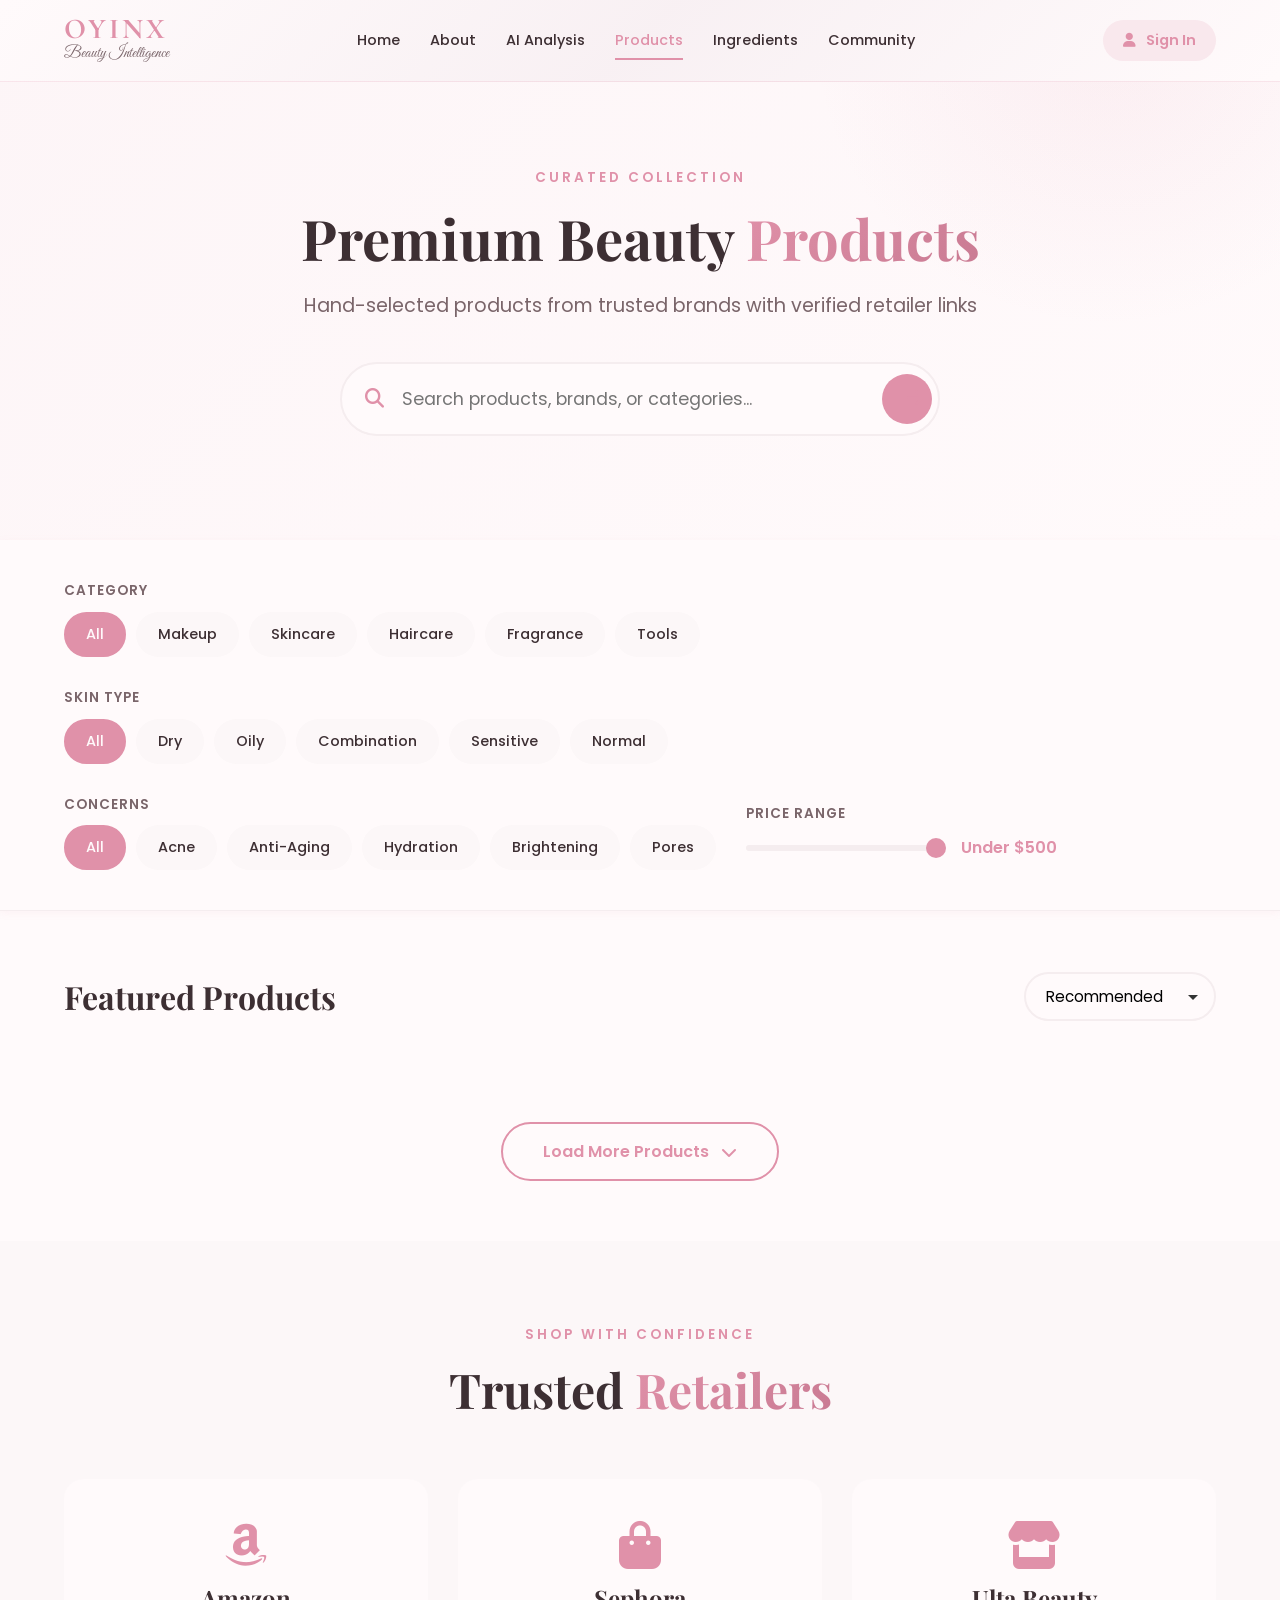
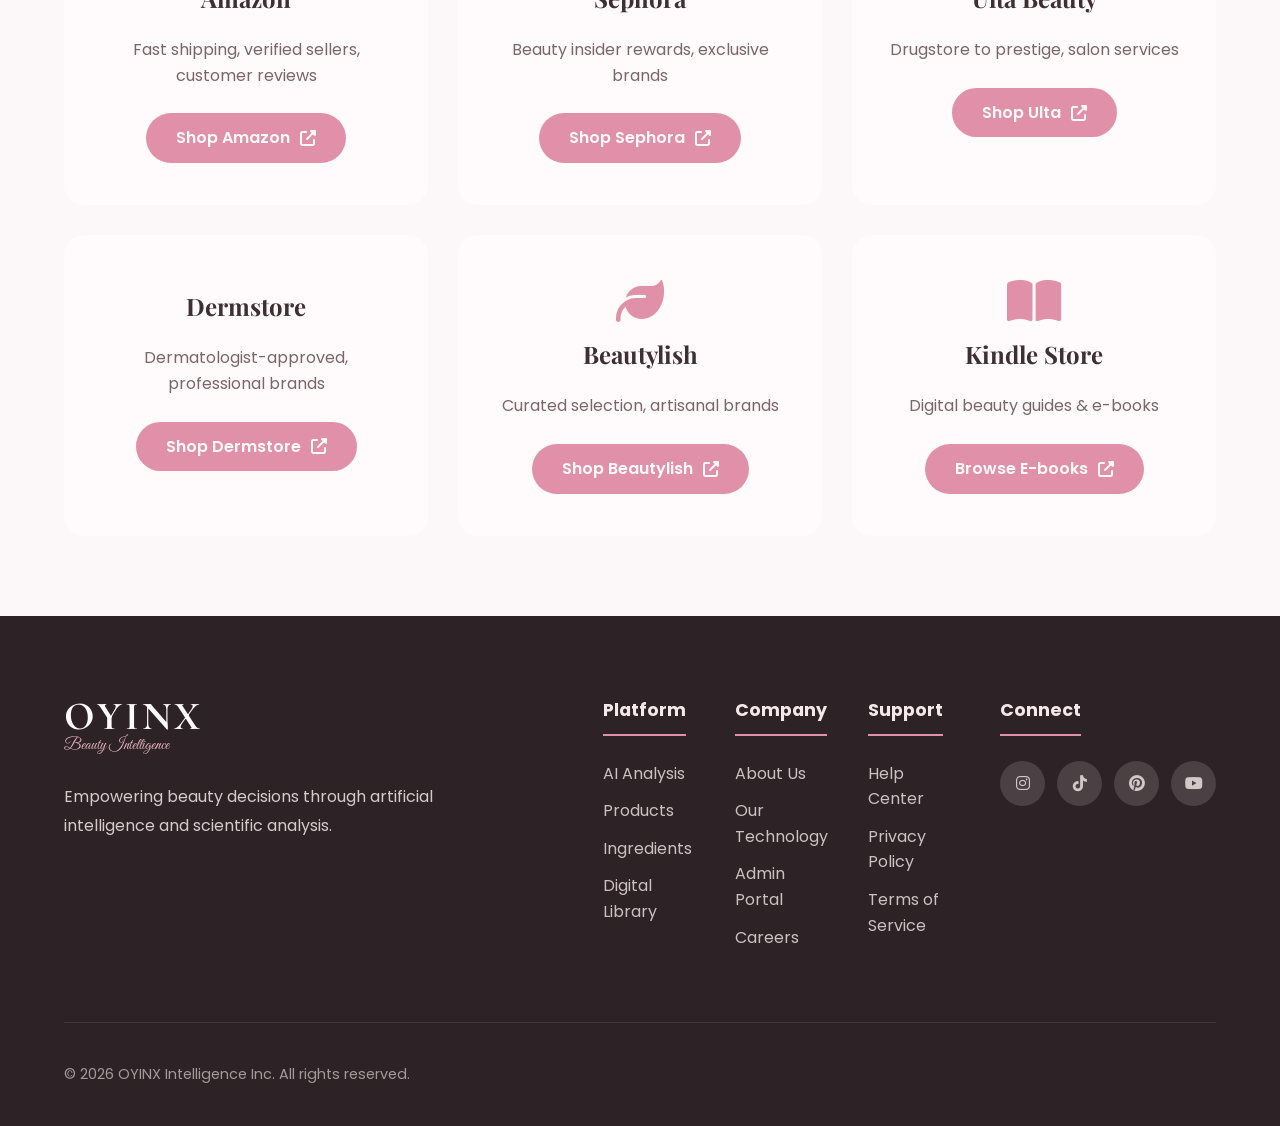
==== products.html @ 7af66461 "Reupdated" ====
<!-- products.html -->
<!DOCTYPE html>
<html lang="en">
<head>
    <meta charset="UTF-8">
    <meta name="viewport" content="width=device-width, initial-scale=1.0, maximum-scale=1.0, user-scalable=no">
    <title>Products | OYINX Beauty Intelligence</title>
    <link rel="stylesheet" href="style.css">
    <link rel="stylesheet" href="products.css">
    <link href="https://fonts.googleapis.com/css2?family=Poppins:wght@300;400;500;600;700&family=Great+Vibes&family=Playfair+Display:wght@400;500;600;700&family=Cormorant+Garamond:wght@400;500;600&display=swap" rel="stylesheet">
    <link rel="stylesheet" href="https://cdnjs.cloudflare.com/ajax/libs/font-awesome/6.4.0/css/all.min.css">
</head>
<body>

<!-- Loading Screen -->
<div class="loading-screen" id="loadingScreen">
    <div class="loader-container">
        <div class="loader-ring"></div>
        <div class="loader-ring"></div>
        <div class="loader-ring"></div>
        <div class="loader-text">OYINX</div>
    </div>
    <div class="loader-tagline">Loading Products...</div>
</div>

<!-- Header -->
<header id="header">
    <div class="header-inner">
        <div class="logo">
            <h1>OYINX</h1>
            <span class="cursive-logo">Beauty Intelligence</span>
        </div>

        <nav id="nav-links">
            <a href="index.html" class="nav-link">Home</a>
            <a href="index.html#about" class="nav-link">About</a>
            <a href="index.html#finder" class="nav-link">AI Analysis</a>
            <a href="products.html" class="nav-link active">Products</a>
            <a href="index.html#ingredients" class="nav-link">Ingredients</a>
            <a href="index.html#community" class="nav-link">Community</a>
        </nav>

        <div class="header-actions">
            <button class="user-btn" id="userBtn" onclick="toggleUserMenu()">
                <i class="fas fa-user"></i>
                <span>Sign In</span>
            </button>
            <div class="hamburger" id="hamburger">
                <span></span>
                <span></span>
                <span></span>
            </div>
        </div>
    </div>
</header>

<!-- Products Hero -->
<section class="products-hero">
    <div class="products-hero-content">
        <span class="section-subtitle">Curated Collection</span>
        <h1>Premium Beauty <span class="gradient-text">Products</span></h1>
        <p>Hand-selected products from trusted brands with verified retailer links</p>
        
        <div class="products-search-bar">
            <i class="fas fa-search"></i>
            <input type="text" placeholder="Search products, brands, or categories..." id="productSearch">
            <button class="search-btn"><i class="fas fa-arrow-right"></i></button>
        </div>
    </div>
</section>

<!-- Filters Section -->
<section class="products-filters-section">
    <div class="filters-container">
        <div class="filter-group">
            <label>Category</label>
            <div class="filter-chips" id="categoryFilters">
                <button class="filter-chip active" data-filter="all">All</button>
                <button class="filter-chip" data-filter="makeup">Makeup</button>
                <button class="filter-chip" data-filter="skincare">Skincare</button>
                <button class="filter-chip" data-filter="haircare">Haircare</button>
                <button class="filter-chip" data-filter="fragrance">Fragrance</button>
                <button class="filter-chip" data-filter="tools">Tools</button>
            </div>
        </div>
        
        <div class="filter-group">
            <label>Skin Type</label>
            <div class="filter-chips" id="skinTypeFilters">
                <button class="filter-chip active" data-filter="all">All</button>
                <button class="filter-chip" data-filter="dry">Dry</button>
                <button class="filter-chip" data-filter="oily">Oily</button>
                <button class="filter-chip" data-filter="combination">Combination</button>
                <button class="filter-chip" data-filter="sensitive">Sensitive</button>
                <button class="filter-chip" data-filter="normal">Normal</button>
            </div>
        </div>
        
        <div class="filter-group">
            <label>Concerns</label>
            <div class="filter-chips" id="concernFilters">
                <button class="filter-chip active" data-filter="all">All</button>
                <button class="filter-chip" data-filter="acne">Acne</button>
                <button class="filter-chip" data-filter="aging">Anti-Aging</button>
                <button class="filter-chip" data-filter="hydration">Hydration</button>
                <button class="filter-chip" data-filter="brightening">Brightening</button>
                <button class="filter-chip" data-filter="pores">Pores</button>
            </div>
        </div>
        
        <div class="filter-group">
            <label>Price Range</label>
            <div class="price-range">
                <input type="range" min="0" max="500" value="500" id="priceRange">
                <span id="priceValue">Under $500</span>
            </div>
        </div>
    </div>
</section>

<!-- Products Grid -->
<section class="products-grid-section">
    <div class="products-header">
        <h2>Featured Products</h2>
        <div class="sort-dropdown">
            <select id="sortProducts">
                <option value="recommended">Recommended</option>
                <option value="price-low">Price: Low to High</option>
                <option value="price-high">Price: High to Low</option>
                <option value="rating">Highest Rated</option>
                <option value="newest">Newest Arrivals</option>
            </select>
        </div>
    </div>
    
    <div class="products-grid" id="productsGrid">
        <!-- Products will be dynamically loaded -->
    </div>
    
    <div class="load-more-container">
        <button class="btn-outline load-more-btn" id="loadMoreBtn">
            <span>Load More Products</span>
            <i class="fas fa-chevron-down"></i>
        </button>
    </div>
</section>

<!-- Trusted Retailers -->
<section class="retailers-section">
    <div class="section-header">
        <span class="section-subtitle">Shop With Confidence</span>
        <h2 class="section-title">Trusted <span class="gradient-text">Retailers</span></h2>
    </div>
    
    <div class="retailers-grid">
        <div class="retailer-card">
            <div class="retailer-logo-large">
                <i class="fab fa-amazon"></i>
                <span>Amazon</span>
            </div>
            <p>Fast shipping, verified sellers, customer reviews</p>
            <a href="https://amazon.com" target="_blank" class="retailer-link-btn">Shop Amazon <i class="fas fa-external-link-alt"></i></a>
        </div>
        
        <div class="retailer-card">
            <div class="retailer-logo-large">
                <i class="fas fa-shopping-bag"></i>
                <span>Sephora</span>
            </div>
            <p>Beauty insider rewards, exclusive brands</p>
            <a href="https://sephora.com" target="_blank" class="retailer-link-btn">Shop Sephora <i class="fas fa-external-link-alt"></i></a>
        </div>
        
        <div class="retailer-card">
            <div class="retailer-logo-large">
                <i class="fas fa-store"></i>
                <span>Ulta Beauty</span>
            </div>
            <p>Drugstore to prestige, salon services</p>
            <a href="https://ulta.com" target="_blank" class="retailer-link-btn">Shop Ulta <i class="fas fa-external-link-alt"></i></a>
        </div>
        
        <div class="retailer-card">
            <div class="retailer-logo-large">
                <i class="fas fa-sparkles"></i>
                <span>Dermstore</span>
            </div>
            <p>Dermatologist-approved, professional brands</p>
            <a href="https://dermstore.com" target="_blank" class="retailer-link-btn">Shop Dermstore <i class="fas fa-external-link-alt"></i></a>
        </div>
        
        <div class="retailer-card">
            <div class="retailer-logo-large">
                <i class="fas fa-leaf"></i>
                <span>Beautylish</span>
            </div>
            <p>Curated selection, artisanal brands</p>
            <a href="https://beautylish.com" target="_blank" class="retailer-link-btn">Shop Beautylish <i class="fas fa-external-link-alt"></i></a>
        </div>
        
        <div class="retailer-card">
            <div class="retailer-logo-large">
                <i class="fas fa-book-open"></i>
                <span>Kindle Store</span>
            </div>
            <p>Digital beauty guides & e-books</p>
            <a href="https://amazon.com/kindle" target="_blank" class="retailer-link-btn">Browse E-books <i class="fas fa-external-link-alt"></i></a>
        </div>
    </div>
</section>

<!-- Product Detail Modal -->
<div class="product-modal" id="productModal">
    <div class="product-modal-content">
        <button class="close-modal" onclick="closeProductModal()"><i class="fas fa-times"></i></button>
        
        <div class="product-modal-grid">
            <div class="product-modal-images">
                <div class="main-image">
                    <img id="modalMainImage" src="" alt="">
                </div>
                <div class="thumbnail-grid" id="modalThumbnails"></div>
            </div>
            
            <div class="product-modal-info">
                <div class="modal-brand" id="modalBrand"></div>
                <h2 id="modalProductName"></h2>
                
                <div class="modal-rating">
                    <div class="stars" id="modalStars"></div>
                    <span id="modalReviewCount"></span>
                </div>
                
                <div class="modal-price" id="modalPrice"></div>
                
                <div class="modal-description" id="modalDescription"></div>
                
                <div class="modal-ingredients">
                    <h4>Key Ingredients</h4>
                    <div class="ingredient-tags" id="modalIngredients"></div>
                </div>
                
                <div class="modal-safety" id="modalSafety">
                    <div class="safety-badge safe" id="modalAllergyBadge">
                        <i class="fas fa-check-circle"></i>
                        <span>Safe for your allergies</span>
                    </div>
                </div>
                
                <div class="modal-retailers">
                    <h4>Available At</h4>
                    <div class="retailer-buttons" id="modalRetailers"></div>
                </div>
                
                <div class="modal-actions">
                    <button class="btn-primary save-to-profile" onclick="saveToProfile()">
                        <i class="fas fa-heart"></i> Save to Profile
                    </button>
                    <button class="btn-outline share-product" onclick="shareProduct()">
                        <i class="fas fa-share-alt"></i> Share
                    </button>
                </div>
            </div>
        </div>
        
        <div class="product-modal-details">
            <div class="details-tabs">
                <button class="detail-tab active" onclick="switchTab('details')">Details</button>
                <button class="detail-tab" onclick="switchTab('ingredients')">Full Ingredients</button>
                <button class="detail-tab" onclick="switchTab('reviews')">Reviews</button>
                <button class="detail-tab" onclick="switchTab('howToUse')">How to Use</button>
            </div>
            
            <div class="details-content" id="tabDetails">
                <div class="detail-section" id="tabContentDetails"></div>
            </div>
        </div>
    </div>
</div>

<!-- Footer -->
<footer class="footer">
    <div class="footer-main">
        <div class="footer-brand-section">
            <div class="logo">
                <h1>OYINX</h1>
                <span class="cursive-logo">Beauty Intelligence</span>
            </div>
            <p class="brand-mission">
                Empowering beauty decisions through artificial intelligence and scientific analysis.
            </p>
        </div>

        <div class="footer-links-grid">
            <div class="footer-column">
                <h4>Platform</h4>
                <ul>
                    <li><a href="index.html#finder">AI Analysis</a></li>
                    <li><a href="products.html">Products</a></li>
                    <li><a href="index.html#ingredients">Ingredients</a></li>
                    <li><a href="index.html#resources">Digital Library</a></li>
                </ul>
            </div>
            
            <div class="footer-column">
                <h4>Company</h4>
                <ul>
                    <li><a href="#">About Us</a></li>
                    <li><a href="#">Our Technology</a></li>
                    <li><a href="admin.html">Admin Portal</a></li>
                    <li><a href="#">Careers</a></li>
                </ul>
            </div>
            
            <div class="footer-column">
                <h4>Support</h4>
                <ul>
                    <li><a href="#">Help Center</a></li>
                    <li><a href="#">Privacy Policy</a></li>
                    <li><a href="#">Terms of Service</a></li>
                </ul>
            </div>
            
            <div class="footer-column">
                <h4>Connect</h4>
                <div class="social-grid">
                    <a href="#" class="social-icon"><i class="fab fa-instagram"></i></a>
                    <a href="#" class="social-icon"><i class="fab fa-tiktok"></i></a>
                    <a href="#" class="social-icon"><i class="fab fa-pinterest"></i></a>
                    <a href="#" class="social-icon"><i class="fab fa-youtube"></i></a>
                </div>
            </div>
        </div>
    </div>
    
    <div class="footer-bottom">
        <p class="copyright">© 2026 OYINX Intelligence Inc. All rights reserved.</p>
    </div>
</footer>

<!-- Toast Container -->
<div class="toast-container" id="toastContainer"></div>

<script src="https://cdnjs.cloudflare.com/ajax/libs/aos/2.3.4/aos.js"></script>
<script src="products.js"></script>
</body>
</html>
---- style.css ----
/* style.css */
:root {
  --primary-color: #E091A9;
  --primary-dark: #C97A92;
  --primary-light: #F9E8ED;
  --secondary-color: #FDF5F7;
  --accent-color: #F4D4DE;
  --text-color: #3D2F33;
  --text-light: #7A656A;
  --white: #FFFAFB;
  --black: #3D3235;
  --gray-100: #FCF7F8;
  --gray-200: #F5EDEF;
  --success: #7CB89F;
  --warning: #E6B86A;
  --error: #D67B7B;
  --info: #8AAAC7;
  --shadow-sm: 0 2px 8px rgba(224, 145, 169, 0.08);
  --shadow-md: 0 8px 30px rgba(224, 145, 169, 0.12);
  --shadow-lg: 0 20px 60px rgba(224, 145, 169, 0.15);
  --shadow-xl: 0 25px 80px rgba(224, 145, 169, 0.2);
  --transition: all 0.3s cubic-bezier(0.4, 0, 0.2, 1);
  --radius: 20px;
  --radius-sm: 12px;
  --radius-xs: 8px;
}

* {
  margin: 0;
  padding: 0;
  box-sizing: border-box;
}

html {
  scroll-behavior: smooth;
  font-size: 16px;
}

body {
  font-family: 'Poppins', sans-serif;
  background: var(--white);
  color: var(--text-color);
  overflow-x: hidden;
  line-height: 1.6;
  -webkit-font-smoothing: antialiased;
  -moz-osx-font-smoothing: grayscale;
}

/* Loading Screen */
.loading-screen {
  position: fixed;
  top: 0;
  left: 0;
  width: 100%;
  height: 100%;
  background: linear-gradient(135deg, var(--secondary-color), var(--white));
  display: flex;
  flex-direction: column;
  justify-content: center;
  align-items: center;
  z-index: 9999;
  transition: opacity 0.6s, visibility 0.6s;
}

.loading-screen.hidden {
  opacity: 0;
  visibility: hidden;
}

.loader-container {
  position: relative;
  width: 120px;
  height: 120px;
}

.loader-ring {
  position: absolute;
  border-radius: 50%;
  border: 3px solid transparent;
  border-top-color: var(--primary-color);
  animation: rotate 2s linear infinite;
}

.loader-ring:nth-child(1) {
  width: 120px;
  height: 120px;
  top: 0;
  left: 0;
  animation-duration: 2s;
}

.loader-ring:nth-child(2) {
  width: 90px;
  height: 90px;
  top: 15px;
  left: 15px;
  border-top-color: var(--accent-color);
  animation-duration: 1.5s;
  animation-direction: reverse;
}

.loader-ring:nth-child(3) {
  width: 60px;
  height: 60px;
  top: 30px;
  left: 30px;
  border-top-color: var(--primary-dark);
  animation-duration: 1s;
}

.loader-text {
  position: absolute;
  top: 50%;
  left: 50%;
  transform: translate(-50%, -50%);
  font-family: 'Great Vibes', cursive;
  font-size: 2rem;
  color: var(--primary-color);
  font-weight: 600;
}

.loader-tagline {
  margin-top: 30px;
  color: var(--text-light);
  font-size: 0.95rem;
  letter-spacing: 3px;
  text-transform: uppercase;
  animation: pulse 2s infinite;
}

@keyframes rotate {
  to { transform: rotate(360deg); }
}

@keyframes pulse {
  0%, 100% { opacity: 0.5; }
  50% { opacity: 1; }
}

/* Authentication Modal */
.auth-modal {
  position: fixed;
  top: 0;
  left: 0;
  width: 100%;
  height: 100%;
  background: rgba(90, 74, 78, 0.85);
  backdrop-filter: blur(10px);
  z-index: 3000;
  display: flex;
  align-items: center;
  justify-content: center;
  opacity: 0;
  visibility: hidden;
  transition: var(--transition);
  padding: 20px;
}

.auth-modal.active {
  opacity: 1;
  visibility: visible;
}

.auth-container {
  background: var(--white);
  border-radius: var(--radius);
  width: 100%;
  max-width: 500px;
  max-height: 90vh;
  overflow-y: auto;
  padding: 40px;
  position: relative;
  transform: scale(0.9) translateY(20px);
  transition: transform 0.4s ease;
  box-shadow: var(--shadow-xl);
}

.auth-modal.active .auth-container {
  transform: scale(1) translateY(0);
}

.close-auth {
  position: absolute;
  top: 20px;
  right: 20px;
  background: var(--gray-100);
  border: none;
  width: 40px;
  height: 40px;
  border-radius: 50%;
  cursor: pointer;
  font-size: 1.2rem;
  color: var(--text-color);
  transition: var(--transition);
}

.close-auth:hover {
  background: var(--primary-color);
  color: var(--white);
  transform: rotate(90deg);
}

.auth-tabs {
  display: flex;
  gap: 10px;
  margin-bottom: 30px;
  border-bottom: 2px solid var(--gray-200);
  padding-bottom: 20px;
}

.auth-tab {
  flex: 1;
  padding: 15px;
  background: none;
  border: none;
  font-family: 'Poppins', sans-serif;
  font-size: 1rem;
  font-weight: 600;
  color: var(--text-light);
  cursor: pointer;
  position: relative;
  transition: var(--transition);
}

.auth-tab.active {
  color: var(--primary-color);
}

.auth-tab.active::after {
  content: '';
  position: absolute;
  bottom: -22px;
  left: 0;
  width: 100%;
  height: 3px;
  background: var(--primary-color);
  border-radius: 3px;
}

.auth-form {
  display: none;
}

.auth-form.active {
  display: block;
  animation: fadeIn 0.4s ease;
}

@keyframes fadeIn {
  from { opacity: 0; transform: translateY(10px); }
  to { opacity: 1; transform: translateY(0); }
}

.auth-form h2 {
  font-family: 'Playfair Display', serif;
  font-size: 1.8rem;
  color: var(--text-color);
  margin-bottom: 8px;
}

.auth-subtitle {
  color: var(--text-light);
  margin-bottom: 30px;
  font-size: 0.95rem;
}

.input-group {
  position: relative;
  margin-bottom: 20px;
}

.input-group i {
  position: absolute;
  left: 18px;
  top: 50%;
  transform: translateY(-50%);
  color: var(--text-light);
  transition: var(--transition);
}

.input-group input,
.input-group select {
  width: 100%;
  padding: 16px 18px 16px 50px;
  border: 2px solid var(--gray-200);
  border-radius: var(--radius-sm);
  font-family: 'Poppins', sans-serif;
  font-size: 0.95rem;
  transition: var(--transition);
  background: var(--white);
}

.input-group input:focus,
.input-group select:focus {
  outline: none;
  border-color: var(--primary-color);
  box-shadow: 0 0 0 4px var(--primary-light);
}

.input-group input:focus + i {
  color: var(--primary-color);
}

.toggle-password {
  position: absolute;
  right: 15px;
  top: 50%;
  transform: translateY(-50%);
  background: none;
  border: none;
  color: var(--text-light);
  cursor: pointer;
  padding: 5px;
}

.input-row {
  display: grid;
  grid-template-columns: 1fr 1fr;
  gap: 15px;
}

.password-strength {
  height: 4px;
  background: var(--gray-200);
  border-radius: 2px;
  margin-top: 8px;
  overflow: hidden;
  position: relative;
}

.password-strength::after {
  content: '';
  position: absolute;
  left: 0;
  top: 0;
  height: 100%;
  width: 0;
  background: var(--error);
  transition: width 0.3s, background 0.3s;
}

.password-strength.weak::after { width: 33%; background: var(--error); }
.password-strength.medium::after { width: 66%; background: var(--warning); }
.password-strength.strong::after { width: 100%; background: var(--success); }

.form-options {
  display: flex;
  justify-content: space-between;
  align-items: center;
  margin-bottom: 25px;
  font-size: 0.9rem;
}

.remember-me {
  display: flex;
  align-items: center;
  gap: 8px;
  cursor: pointer;
  color: var(--text-color);
}

.remember-me input {
  width: 18px;
  height: 18px;
  accent-color: var(--primary-color);
}

.forgot-password {
  color: var(--primary-color);
  text-decoration: none;
  font-weight: 500;
}

.forgot-password:hover {
  text-decoration: underline;
}

.terms-check {
  margin-bottom: 25px;
  font-size: 0.9rem;
}

.terms-check label {
  display: flex;
  gap: 12px;
  cursor: pointer;
  color: var(--text-color);
  line-height: 1.5;
}

.terms-check input {
  width: 20px;
  height: 20px;
  accent-color: var(--primary-color);
  flex-shrink: 0;
  margin-top: 2px;
}

.terms-check a {
  color: var(--primary-color);
  text-decoration: none;
}

.auth-btn {
  width: 100%;
  padding: 18px;
  background: linear-gradient(135deg, var(--primary-color), var(--primary-dark));
  color: var(--white);
  border: none;
  border-radius: var(--radius-sm);
  font-size: 1rem;
  font-weight: 600;
  cursor: pointer;
  display: flex;
  align-items: center;
  justify-content: center;
  gap: 10px;
  transition: var(--transition);
  position: relative;
  overflow: hidden;
}

.auth-btn::before {
  content: '';
  position: absolute;
  top: 0;
  left: -100%;
  width: 100%;
  height: 100%;
  background: linear-gradient(90deg, transparent, rgba(255,255,255,0.3), transparent);
  transition: left 0.5s;
}

.auth-btn:hover::before {
  left: 100%;
}

.auth-btn:hover {
  transform: translateY(-2px);
  box-shadow: var(--shadow-md);
}

.social-auth {
  margin-top: 30px;
  text-align: center;
}

.social-auth p {
  color: var(--text-light);
  font-size: 0.9rem;
  margin-bottom: 20px;
  position: relative;
}

.social-auth p::before,
.social-auth p::after {
  content: '';
  position: absolute;
  top: 50%;
  width: 30%;
  height: 1px;
  background: var(--gray-200);
}

.social-auth p::before { left: 0; }
.social-auth p::after { right: 0; }

.social-buttons {
  display: flex;
  justify-content: center;
  gap: 15px;
}

.social-btn {
  width: 50px;
  height: 50px;
  border-radius: 50%;
  border: 2px solid var(--gray-200);
  background: var(--white);
  cursor: pointer;
  font-size: 1.3rem;
  transition: var(--transition);
  display: flex;
  align-items: center;
  justify-content: center;
}

.social-btn.google { color: #DB4437; }
.social-btn.apple { color: var(--black); }
.social-btn.facebook { color: #4267B2; }

.social-btn:hover {
  transform: translateY(-3px);
  box-shadow: var(--shadow-sm);
  border-color: currentColor;
}

/* User Menu */
.user-btn {
  display: flex;
  align-items: center;
  gap: 10px;
  padding: 10px 20px;
  background: var(--primary-light);
  border: none;
  border-radius: 30px;
  color: var(--primary-color);
  font-family: 'Poppins', sans-serif;
  font-weight: 600;
  cursor: pointer;
  transition: var(--transition);
  font-size: 0.9rem;
  white-space: nowrap;
}

.user-btn:hover {
  background: var(--primary-color);
  color: var(--white);
}

.user-btn.logged-in {
  background: var(--white);
  border: 2px solid var(--primary-light);
  padding: 5px 5px 5px 15px;
}

.user-menu {
  position: fixed;
  top: 80px;
  right: 30px;
  width: 320px;
  background: var(--white);
  border-radius: var(--radius);
  box-shadow: var(--shadow-xl);
  z-index: 2000;
  opacity: 0;
  visibility: hidden;
  transform: translateY(-10px);
  transition: var(--transition);
  padding: 25px;
}

.user-menu.active {
  opacity: 1;
  visibility: visible;
  transform: translateY(0);
}

.user-header {
  display: flex;
  align-items: center;
  gap: 15px;
  padding-bottom: 20px;
  border-bottom: 1px solid var(--gray-200);
  margin-bottom: 15px;
}

.user-avatar {
  width: 50px;
  height: 50px;
  border-radius: 50%;
  background: linear-gradient(135deg, var(--primary-color), var(--primary-dark));
  display: flex;
  align-items: center;
  justify-content: center;
  color: var(--white);
  font-weight: 600;
  font-size: 1.2rem;
  position: relative;
  overflow: hidden;
}

.user-avatar img {
  width: 100%;
  height: 100%;
  object-fit: cover;
}

.user-info h4 {
  color: var(--text-color);
  font-size: 1rem;
  margin-bottom: 3px;
}

.user-info span {
  color: var(--text-light);
  font-size: 0.85rem;
}

.user-links a {
  display: flex;
  align-items: center;
  gap: 12px;
  padding: 12px;
  color: var(--text-color);
  text-decoration: none;
  border-radius: var(--radius-xs);
  transition: var(--transition);
  font-size: 0.95rem;
}

.user-links a:hover {
  background: var(--primary-light);
  color: var(--primary-color);
}

.user-links a i {
  width: 20px;
  color: var(--text-light);
}

.user-links .divider {
  height: 1px;
  background: var(--gray-200);
  margin: 10px 0;
}

.logout-link {
  color: var(--error) !important;
}

.logout-link i {
  color: var(--error) !important;
}

/* Header */
header {
  position: fixed;
  top: 0;
  left: 0;
  right: 0;
  z-index: 1000;
 background: linear-gradient(135deg, rgba(255,250,251,0.98) 0%, rgba(248,240,243,0.98) 50%, rgba(255,250,251,0.98) 100%);
  backdrop-filter: blur(20px);
  -webkit-backdrop-filter: blur(20px);
  border-bottom: 1px solid rgba(224,145,169,0.2);
  transition: var(--transition);
  padding: 0;
}

.header-inner {
  display: flex;
  justify-content: space-between;
  align-items: center;
  padding: 15px 5%;
  max-width: 1600px;
  margin: 0 auto;
  width: 100%;
}

.header-scrolled {
  box-shadow: var(--shadow-sm);
}

.logo {
  display: flex;
  flex-direction: column;
  align-items: flex-start;
  gap: 2px;
}

.logo h1 {
  color: var(--primary-color);
  font-size: 1.8rem;
  font-weight: 700;
  letter-spacing: 3px;
  font-family: 'Cormorant Garamond', serif;
  line-height: 1;
}

.cursive-logo {
  font-family: 'Great Vibes', cursive;
  color: var(--text-light);
  font-size: 1rem;
  margin-top: -5px;
}

/* Navigation */
nav {
  display: flex;
  gap: 30px;
  align-items: center;
}

.nav-link {
  text-decoration: none;
  color: var(--text-color);
  font-weight: 500;
  font-size: 0.9rem;
  position: relative;
  transition: var(--transition);
  padding: 8px 0;
  white-space: nowrap;
}

.nav-link::after {
  content: '';
  position: absolute;
  bottom: 0;
  left: 0;
  width: 0;
  height: 2px;
  background: var(--primary-color);
  transition: width 0.3s ease;
}

.nav-link:hover,
.nav-link.active {
  color: var(--primary-color);
}

.nav-link:hover::after,
.nav-link.active::after {
  width: 100%;
}

/* Header Actions */
.header-actions {
  display: flex;
  align-items: center;
  gap: 15px;
}

/* Hamburger */
.hamburger {
  display: none;
  flex-direction: column;
  cursor: pointer;
  gap: 6px;
  z-index: 1001;
  padding: 10px;
  background: none;
  border: none;
}

.hamburger span {
  display: block;
  width: 28px;
  height: 2px;
  background: var(--text-color);
  border-radius: 2px;
  transition: 0.3s all ease;
}

.hamburger.active span:nth-child(1) {
  transform: rotate(45deg) translate(6px, 6px);
  background: var(--primary-color);
}

.hamburger.active span:nth-child(2) {
  opacity: 0;
}

.hamburger.active span:nth-child(3) {
  transform: rotate(-45deg) translate(6px, -6px);
  background: var(--primary-color);
}

/* Hero Section */
.hero {
  min-height: 100vh;
  position: relative;
  display: flex;
  align-items: center;
  justify-content: center;
  overflow: hidden;
  padding-top: 100px;
  padding-bottom: 60px;
}

.hero-particles {
  position: absolute;
  top: 0;
  left: 0;
  width: 100%;
  height: 100%;
  z-index: -3;
  opacity: 0.3;
}

.hero-bg-slider {
  position: absolute;
  top: 0;
  left: 0;
  width: 100%;
  height: 100%;
  z-index: -2;
}

.hero-slide {
  position: absolute;
  top: 0;
  left: 0;
  width: 100%;
  height: 100%;
  background-size: cover;
  background-position: center;
  opacity: 0;
  transition: opacity 1.5s ease-in-out;
}

.hero-slide.active {
  opacity: 1;
}

.hero-overlay {
  position: absolute;
  top: 0;
  left: 0;
  width: 100%;
  height: 100%;
  background: linear-gradient(135deg, rgba(253,245,247,0.95) 0%, rgba(255,250,251,0.9) 50%, rgba(224,145,169,0.05) 100%);
  z-index: -1;
}

.hero-content {
  text-align: center;
  max-width: 900px;
  padding: 0 20px;
  z-index: 1;
  width: 100%;
  margin: 0 auto;
  display: flex;
  flex-direction: column;
  align-items: center;
  justify-content: center;
}

.hero-badge {
  display: inline-flex;
  align-items: center;
  gap: 10px;
  background: rgba(224,145,169,0.12);
  color: var(--primary-color);
  padding: 12px 24px;
  border-radius: 50px;
  font-size: 0.9rem;
  font-weight: 600;
  margin-bottom: 30px;
  animation: float 3s ease-in-out infinite;
  white-space: nowrap;
}

@keyframes float {
  0%, 100% { transform: translateY(0); }
  50% { transform: translateY(-10px); }
}

.hero-title {
  font-family: 'Playfair Display', serif;
  font-size: 4rem;
  font-weight: 700;
  color: var(--text-color);
  line-height: 1.1;
  margin-bottom: 25px;
  text-align: center;
}

.highlight-text {
  background: linear-gradient(135deg, var(--primary-color), var(--primary-dark));
  -webkit-background-clip: text;
  -webkit-text-fill-color: transparent;
  background-clip: text;
}

.hero-subtitle {
  font-size: 1.2rem;
  color: var(--text-light);
  max-width: 600px;
  margin: 0 auto 40px;
  line-height: 1.7;
  text-align: center;
}

.hero-buttons {
  display: flex;
  gap: 20px;
  justify-content: center;
  margin-bottom: 60px;
  flex-wrap: wrap;
}

.btn-primary,
.btn-secondary,
.btn-outline {
  display: inline-flex;
  align-items: center;
  gap: 12px;
  padding: 18px 36px;
  border-radius: 50px;
  font-size: 1rem;
  font-weight: 600;
  cursor: pointer;
  transition: var(--transition);
  border: none;
  text-decoration: none;
  font-family: 'Poppins', sans-serif;
  white-space: nowrap;
}

.btn-primary {
  background: linear-gradient(135deg, var(--primary-color), var(--primary-dark));
  color: var(--white);
  box-shadow: 0 10px 30px rgba(224,145,169,0.3);
}

.btn-primary:hover {
  transform: translateY(-3px);
  box-shadow: 0 15px 40px rgba(224,145,169,0.4);
}

.btn-secondary {
  background: transparent;
  color: var(--text-color);
  border: 2px solid var(--text-color);
}

.btn-secondary:hover {
  background: var(--text-color);
  color: var(--white);
  transform: translateY(-3px);
}

.btn-outline {
  background: transparent;
  color: var(--primary-color);
  border: 2px solid var(--primary-color);
}

.btn-outline:hover {
  background: var(--primary-color);
  color: var(--white);
}

.btn-text-link {
  background: none;
  border: none;
  color: var(--primary-color);
  font-weight: 600;
  cursor: pointer;
  display: inline-flex;
  align-items: center;
  gap: 8px;
  font-family: 'Poppins', sans-serif;
  font-size: 0.95rem;
  transition: var(--transition);
}

.btn-text-link:hover {
  gap: 12px;
}

.hero-stats {
  display: flex;
  justify-content: center;
  gap: 60px;
  flex-wrap: wrap;
}

.stat-item {
  text-align: center;
}

.stat-number {
  display: block;
  font-family: 'Playfair Display', serif;
  font-size: 2.8rem;
  font-weight: 700;
  color: var(--primary-color);
  line-height: 1;
}

.stat-label {
  font-size: 0.9rem;
  color: var(--text-light);
  margin-top: 8px;
}

/* Section Styles */
section {
  padding: 100px 5%;
}

.section-header {
  text-align: center;
  margin-bottom: 60px;
}

.section-subtitle {
  display: inline-block;
  color: var(--primary-color);
  font-size: 0.85rem;
  font-weight: 600;
  text-transform: uppercase;
  letter-spacing: 3px;
  margin-bottom: 15px;
}

.section-title {
  font-family: 'Playfair Display', serif;
  font-size: 3rem;
  color: var(--text-color);
  margin-bottom: 20px;
  line-height: 1.2;
}

.section-description {
  color: var(--text-light);
  max-width: 600px;
  margin: 0 auto;
  font-size: 1.1rem;
}

.gradient-text {
  background: linear-gradient(135deg, var(--primary-color), var(--primary-dark));
  -webkit-background-clip: text;
  -webkit-text-fill-color: transparent;
  background-clip: text;
}

/* About Section */
.about {
  background: var(--gray-100);
}

.about-container {
  max-width: 1400px;
  margin: 0 auto;
  display: grid;
  grid-template-columns: 1fr 1fr;
  gap: 80px;
  align-items: center;
}

.about-image {
  position: relative;
}

.about-img-wrapper {
  position: relative;
  border-radius: var(--radius);
  overflow: hidden;
  box-shadow: var(--shadow-xl);
}

.about-img-wrapper img {
  width: 100%;
  height: auto;
  display: block;
}

.floating-card {
  position: absolute;
  background: var(--white);
  padding: 15px 20px;
  border-radius: var(--radius-sm);
  box-shadow: var(--shadow-lg);
  display: flex;
  align-items: center;
  gap: 12px;
  font-weight: 600;
  font-size: 0.9rem;
  animation: float 4s ease-in-out infinite;
  z-index: 2;
}

.floating-card i {
  color: var(--primary-color);
  font-size: 1.2rem;
}

.card-1 {
  top: 10%;
  right: -20px;
  animation-delay: 0s;
}

.card-2 {
  bottom: 15%;
  left: -20px;
  animation-delay: 2s;
}

.about-content {
  padding-left: 20px;
}

.about-text {
  font-size: 1.1rem;
  color: var(--text-light);
  margin-bottom: 40px;
  line-height: 1.8;
}

.about-features {
  display: flex;
  flex-direction: column;
  gap: 25px;
  margin-bottom: 40px;
}

.feature-item {
  display: flex;
  align-items: flex-start;
  gap: 20px;
}

.feature-icon {
  width: 55px;
  height: 55px;
  background: var(--white);
  border-radius: 15px;
  display: flex;
  align-items: center;
  justify-content: center;
  color: var(--primary-color);
  font-size: 1.4rem;
  flex-shrink: 0;
  box-shadow: var(--shadow-sm);
  transition: var(--transition);
}

.feature-item:hover .feature-icon {
  transform: scale(1.1) rotate(5deg);
  background: var(--primary-color);
  color: var(--white);
}

.feature-text h4 {
  color: var(--text-color);
  margin-bottom: 5px;
  font-size: 1.1rem;
}

.feature-text p {
  color: var(--text-light);
  font-size: 0.95rem;
  line-height: 1.6;
}

/* Finder Section */
.finder {
  background: linear-gradient(180deg, var(--secondary-color) 0%, var(--white) 100%);
}

.finder-description {
  max-width: 700px;
  margin: 0 auto;
  color: var(--text-light);
  font-size: 1.1rem;
}

.finder-container {
  max-width: 1400px;
  margin: 60px auto 0;
}

/* Steps */
.finder-steps {
  display: flex;
  justify-content: center;
  align-items: center;
  gap: 20px;
  margin-bottom: 50px;
  flex-wrap: wrap;
}

.step {
  display: flex;
  flex-direction: column;
  align-items: center;
  gap: 12px;
  opacity: 0.4;
  transition: var(--transition);
}

.step.active {
  opacity: 1;
}

.step.completed {
  opacity: 1;
}

.step.completed .step-icon {
  background: var(--success);
  border-color: var(--success);
  color: var(--white);
}

.step-icon {
  width: 60px;
  height: 60px;
  border-radius: 50%;
  background: var(--white);
  border: 3px solid var(--primary-light);
  color: var(--primary-color);
  display: flex;
  align-items: center;
  justify-content: center;
  font-size: 1.3rem;
  transition: var(--transition);
}

.step.active .step-icon {
  background: var(--primary-color);
  border-color: var(--primary-color);
  color: var(--white);
  box-shadow: 0 10px 30px rgba(224,145,169,0.3);
}

.step span {
  font-size: 0.85rem;
  font-weight: 600;
  color: var(--text-color);
}

.step-line {
  width: 60px;
  height: 3px;
  background: var(--primary-light);
  position: relative;
  border-radius: 3px;
}

.step-line::after {
  content: '';
  position: absolute;
  top: 0;
  left: 0;
  height: 100%;
  width: 0;
  background: var(--primary-color);
  border-radius: 3px;
  transition: width 0.5s ease;
}

.step-line.active::after {
  width: 100%;
}

/* Finder Workspace */
.finder-workspace {
  display: grid;
  grid-template-columns: 1fr 1fr;
  gap: 40px;
  margin-bottom: 60px;
}

.finder-panel {
  background: var(--white);
  border-radius: var(--radius);
  padding: 40px;
  box-shadow: var(--shadow-md);
  border: 1px solid var(--gray-200);
}

.panel-header {
  display: flex;
  align-items: center;
  gap: 15px;
  margin-bottom: 30px;
  padding-bottom: 20px;
  border-bottom: 2px solid var(--gray-100);
}

.panel-header i {
  font-size: 1.5rem;
  color: var(--primary-color);
}

.panel-header h3 {
  color: var(--text-color);
  font-size: 1.3rem;
}

/* Upload Zone */
.upload-zone {
  border: 3px dashed var(--primary-light);
  border-radius: var(--radius);
  padding: 40px;
  text-align: center;
  transition: var(--transition);
  cursor: pointer;
  margin-bottom: 30px;
  position: relative;
  overflow: hidden;
  background: var(--gray-100);
}

.upload-zone:hover {
  border-color: var(--primary-color);
  background: var(--primary-light);
  transform: translateY(-2px);
}

.upload-illustration {
  position: relative;
  width: 100px;
  height: 100px;
  margin: 0 auto 25px;
}

.face-outline {
  width: 100%;
  height: 100%;
  border: 3px solid var(--primary-color);
  border-radius: 50%;
  display: flex;
  align-items: center;
  justify-content: center;
  font-size: 2.5rem;
  color: var(--primary-color);
  position: relative;
  z-index: 1;
  background: var(--white);
}

.scan-line {
  position: absolute;
  top: 0;
  left: 0;
  width: 100%;
  height: 4px;
  background: linear-gradient(90deg, transparent, var(--primary-color), transparent);
  animation: scan 2s linear infinite;
  z-index: 2;
}

@keyframes scan {
  0% { top: 0; opacity: 0; }
  10% { opacity: 1; }
  90% { opacity: 1; }
  100% { top: 100%; opacity: 0; }
}

.upload-placeholder h4 {
  color: var(--text-color);
  font-size: 1.2rem;
  margin-bottom: 10px;
}

.upload-placeholder p {
  color: var(--text-light);
  margin-bottom: 15px;
  font-size: 0.95rem;
}

.upload-hint {
  display: inline-block;
  background: var(--white);
  padding: 8px 16px;
  border-radius: 20px;
  font-size: 0.8rem;
  color: var(--text-light);
}

.upload-preview {
  position: relative;
}

.upload-preview img {
  width: 100%;
  max-height: 300px;
  object-fit: cover;
  border-radius: var(--radius-sm);
}

.photo-actions {
  display: flex;
  gap: 10px;
  justify-content: center;
  margin-top: 20px;
}

.change-photo,
.enhance-photo {
  padding: 10px 20px;
  border-radius: 25px;
  border: none;
  cursor: pointer;
  font-family: 'Poppins', sans-serif;
  font-size: 0.9rem;
  display: flex;
  align-items: center;
  gap: 8px;
  transition: var(--transition);
}

.change-photo {
  background: var(--white);
  color: var(--text-color);
  box-shadow: var(--shadow-sm);
}

.enhance-photo {
  background: var(--primary-color);
  color: var(--white);
}

.change-photo:hover,
.enhance-photo:hover {
  transform: translateY(-2px);
  box-shadow: var(--shadow-md);
}

/* Form Styles */
.profile-form h4 {
  color: var(--text-color);
  margin-bottom: 25px;
  font-size: 1.1rem;
  display: flex;
  align-items: center;
  gap: 10px;
}

.form-grid {
  display: grid;
  grid-template-columns: 1fr 1fr;
  gap: 25px;
  margin-bottom: 25px;
}

.form-group {
  display: flex;
  flex-direction: column;
  gap: 10px;
}

.form-group label {
  font-size: 0.9rem;
  font-weight: 600;
  color: var(--text-color);
}

/* Tone Selector */
.tone-selector {
  display: flex;
  gap: 8px;
  flex-wrap: wrap;
}

.tone-option {
  width: 40px;
  height: 40px;
  border-radius: 50%;
  cursor: pointer;
  border: 3px solid transparent;
  transition: var(--transition);
  position: relative;
}

.tone-option:hover {
  transform: scale(1.1);
}

.tone-option.selected {
  border-color: var(--primary-color);
  box-shadow: 0 0 0 4px var(--primary-light);
}

.tone-option.selected::after {
  content: '\f00c';
  font-family: 'Font Awesome 6 Free';
  font-weight: 900;
  position: absolute;
  top: 50%;
  left: 50%;
  transform: translate(-50%, -50%);
  color: var(--white);
  font-size: 0.8rem;
  text-shadow: 0 1px 3px rgba(0,0,0,0.3);
}

/* Undertone Cards */
.undertone-cards {
  display: flex;
  gap: 10px;
}

.undertone-card {
  flex: 1;
  background: var(--white);
  border: 2px solid var(--gray-200);
  border-radius: var(--radius-sm);
  padding: 15px 10px;
  text-align: center;
  cursor: pointer;
  transition: var(--transition);
}

.undertone-card:hover {
  border-color: var(--primary-light);
  transform: translateY(-2px);
}

.undertone-card.selected {
  border-color: var(--primary-color);
  background: var(--primary-light);
}

.undertone-visual {
  width: 35px;
  height: 35px;
  border-radius: 50%;
  margin: 0 auto 10px;
  border: 3px solid var(--white);
  box-shadow: var(--shadow-sm);
}

.undertone-visual.cool {
  background: linear-gradient(135deg, #E8D5E0, #D8E0F0);
}

.undertone-visual.warm {
  background: linear-gradient(135deg, #F5E6D3, #F0D5C0);
}

.undertone-visual.neutral {
  background: linear-gradient(135deg, #F0E8E0, #E0D8D0);
}

.undertone-card span {
  display: block;
  font-weight: 600;
  font-size: 0.85rem;
  color: var(--text-color);
  margin-bottom: 3px;
}

.undertone-card small {
  font-size: 0.7rem;
  color: var(--text-light);
}

.form-group select {
  padding: 14px 18px;
  border: 2px solid var(--gray-200);
  border-radius: var(--radius-sm);
  background: var(--white);
  font-family: 'Poppins', sans-serif;
  font-size: 0.95rem;
  cursor: pointer;
  transition: var(--transition);
}

.form-group select:focus {
  outline: none;
  border-color: var(--primary-color);
}

.checkbox-group {
  margin-top: 10px;
}

.checkbox-label {
  display: flex;
  align-items: flex-start;
  gap: 15px;
  cursor: pointer;
  padding: 15px;
  background: var(--gray-100);
  border-radius: var(--radius-sm);
  transition: var(--transition);
}

.checkbox-label:hover {
  background: var(--primary-light);
}

.checkbox-label input {
  display: none;
}

.checkmark {
  width: 24px;
  height: 24px;
  border: 2px solid var(--gray-200);
  border-radius: 6px;
  display: flex;
  align-items: center;
  justify-content: center;
  transition: var(--transition);
  flex-shrink: 0;
  margin-top: 2px;
}

.checkbox-label input:checked + .checkmark {
  background: var(--primary-color);
  border-color: var(--primary-color);
}

.checkbox-label input:checked + .checkmark::after {
  content: '\f00c';
  font-family: 'Font Awesome 6 Free';
  font-weight: 900;
  color: var(--white);
  font-size: 0.8rem;
}

.checkbox-content strong {
  display: block;
  color: var(--text-color);
  margin-bottom: 3px;
  font-size: 0.95rem;
}

.checkbox-content small {
  color: var(--text-light);
  font-size: 0.85rem;
}

.allergy-input {
  margin-top: 15px;
  animation: slideDown 0.3s ease;
}

.allergy-input label {
  display: block;
  margin-bottom: 8px;
  font-size: 0.9rem;
  color: var(--text-color);
}

.allergy-input input {
  width: 100%;
  padding: 14px 18px;
  border: 2px solid var(--gray-200);
  border-radius: var(--radius-sm);
  font-family: 'Poppins', sans-serif;
  font-size: 0.95rem;
}

@keyframes slideDown {
  from { opacity: 0; transform: translateY(-10px); }
  to { opacity: 1; transform: translateY(0); }
}

/* Analyze Button */
.analyze-btn {
  width: 100%;
  padding: 20px;
  background: linear-gradient(135deg, var(--primary-color), var(--primary-dark));
  color: var(--white);
  border: none;
  border-radius: var(--radius-sm);
  font-size: 1.1rem;
  font-weight: 600;
  cursor: pointer;
  display: flex;
  align-items: center;
  justify-content: center;
  gap: 12px;
  transition: var(--transition);
  margin-top: 25px;
  position: relative;
  overflow: hidden;
}

.analyze-btn:hover:not(:disabled) {
  transform: translateY(-2px);
  box-shadow: var(--shadow-lg);
}

.analyze-btn:disabled {
  opacity: 0.8;
  cursor: not-allowed;
}

.btn-loader {
  display: flex;
  align-items: center;
  gap: 12px;
}

.spinner {
  width: 20px;
  height: 20px;
  border: 3px solid rgba(255,255,255,0.3);
  border-top-color: var(--white);
  border-radius: 50%;
  animation: spin 0.8s linear infinite;
}

@keyframes spin {
  to { transform: rotate(360deg); }
}

/* Results Panel */
.results-comparison {
  display: grid;
  grid-template-columns: 1fr auto 1fr;
  gap: 20px;
  margin-bottom: 30px;
  align-items: center;
}

.comparison-item {
  text-align: center;
}

.comparison-label {
  display: inline-block;
  background: var(--gray-100);
  padding: 8px 20px;
  border-radius: 20px;
  font-size: 0.85rem;
  font-weight: 600;
  color: var(--text-color);
  margin-bottom: 15px;
}

.image-container {
  position: relative;
  border-radius: var(--radius);
  overflow: hidden;
  box-shadow: var(--shadow-md);
  background: var(--gray-100);
  min-height: 300px;
}

.image-container img {
  width: 100%;
  height: 300px;
  object-fit: cover;
  display: block;
}

.comparison-divider {
  display: flex;
  flex-direction: column;
  align-items: center;
  gap: 10px;
}

.vs-badge {
  width: 50px;
  height: 50px;
  background: linear-gradient(135deg, var(--primary-color), var(--primary-dark));
  color: var(--white);
  border-radius: 50%;
  display: flex;
  align-items: center;
  justify-content: center;
  font-weight: 700;
  font-size: 0.9rem;
  box-shadow: var(--shadow-md);
}

/* Face Mesh Animation */
.face-mesh {
  position: absolute;
  top: 0;
  left: 0;
  width: 100%;
  height: 100%;
  pointer-events: none;
  opacity: 0;
  transition: opacity 0.5s;
}

.face-mesh.active {
  opacity: 1;
}

.face-mesh::before {
  content: '';
  position: absolute;
  top: 20%;
  left: 20%;
  right: 20%;
  bottom: 20%;
  border: 2px dashed var(--primary-color);
  border-radius: 50% 50% 45% 45%;
  animation: meshPulse 2s infinite;
}

@keyframes meshPulse {
  0%, 100% { transform: scale(1); opacity: 0.5; }
  50% { transform: scale(1.05); opacity: 1; }
}

/* Feature Markers */
.feature-markers {
  position: absolute;
  top: 0;
  left: 0;
  width: 100%;
  height: 100%;
}

.feature-marker {
  position: absolute;
  width: 40px;
  height: 40px;
  border: 3px solid var(--primary-color);
  border-radius: 50%;
  animation: markerPulse 2s infinite;
}

.feature-marker::after {
  content: attr(data-label);
  position: absolute;
  bottom: -25px;
  left: 50%;
  transform: translateX(-50%);
  background: var(--primary-color);
  color: var(--white);
  padding: 4px 12px;
  border-radius: 15px;
  font-size: 0.75rem;
  white-space: nowrap;
  font-weight: 600;
}

@keyframes markerPulse {
  0%, 100% { transform: scale(1); box-shadow: 0 0 0 0 rgba(224,145,169,0.4); }
  50% { transform: scale(1.1); box-shadow: 0 0 0 10px rgba(224,145,169,0); }
}

/* Analysis Dashboard */
.analysis-dashboard {
  display: grid;
  grid-template-columns: repeat(3, 1fr);
  gap: 20px;
}

.dashboard-card {
  background: var(--gray-100);
  border-radius: var(--radius-sm);
  padding: 25px;
  transition: var(--transition);
}

.dashboard-card:hover {
  transform: translateY(-5px);
  box-shadow: var(--shadow-md);
  background: var(--white);
}

.card-icon {
  width: 50px;
  height: 50px;
  background: var(--white);
  border-radius: 12px;
  display: flex;
  align-items: center;
  justify-content: center;
  color: var(--primary-color);
  font-size: 1.3rem;
  margin-bottom: 15px;
  box-shadow: var(--shadow-sm);
}

.dashboard-card h4 {
  color: var(--text-color);
  font-size: 1rem;
  margin-bottom: 10px;
}

.dashboard-card p {
  color: var(--text-light);
  font-size: 0.9rem;
  line-height: 1.5;
}

.profile-badges {
  display: flex;
  flex-wrap: wrap;
  gap: 8px;
  margin-top: 15px;
}

.profile-badge {
  background: var(--primary-color);
  color: var(--white);
  padding: 6px 14px;
  border-radius: 20px;
  font-size: 0.8rem;
  font-weight: 500;
}

.season-palette {
  display: flex;
  gap: 8px;
  margin-top: 15px;
  flex-wrap: wrap;
}

.season-color {
  width: 35px;
  height: 35px;
  border-radius: 50%;
  border: 3px solid var(--white);
  box-shadow: var(--shadow-sm);
  position: relative;
  cursor: pointer;
}

.season-color:hover::after {
  content: attr(data-name);
  position: absolute;
  bottom: -30px;
  left: 50%;
  transform: translateX(-50%);
  background: var(--text-color);
  color: var(--white);
  padding: 4px 10px;
  border-radius: 6px;
  font-size: 0.75rem;
  white-space: nowrap;
  z-index: 10;
}

.save-analysis {
  display: flex;
  gap: 15px;
  justify-content: center;
  margin-top: 30px;
  padding-top: 30px;
  border-top: 1px solid var(--gray-200);
  flex-wrap: wrap;
}

/* Recommendations Section */
.recommendations-section {
  background: var(--white);
  border-radius: var(--radius);
  padding: 50px;
  box-shadow: var(--shadow-md);
  display: none;
  border: 1px solid var(--gray-200);
}

.recommendations-section.active {
  display: block;
  animation: fadeIn 0.5s ease;
}

.recommendations-header {
  text-align: center;
  margin-bottom: 40px;
}

.recommendations-header h3 {
  font-family: 'Playfair Display', serif;
  font-size: 1.8rem;
  color: var(--text-color);
  margin-bottom: 15px;
  display: flex;
  align-items: center;
  justify-content: center;
  gap: 12px;
  flex-wrap: wrap;
}

.recommendations-header h3 i {
  color: var(--primary-color);
}

.affiliate-disclosure {
  color: var(--text-light);
  font-size: 0.9rem;
  display: flex;
  align-items: center;
  justify-content: center;
  gap: 8px;
  flex-wrap: wrap;
}

.affiliate-disclosure i {
  color: var(--info);
}

/* Category Tabs */
.category-tabs {
  display: flex;
  justify-content: center;
  gap: 10px;
  margin-bottom: 40px;
  flex-wrap: wrap;
}

.cat-tab {
  padding: 12px 24px;
  background: var(--gray-100);
  border: none;
  border-radius: 30px;
  font-family: 'Poppins', sans-serif;
  font-size: 0.9rem;
  font-weight: 500;
  color: var(--text-color);
  cursor: pointer;
  transition: var(--transition);
}

.cat-tab:hover {
  background: var(--primary-light);
  color: var(--primary-color);
}

.cat-tab.active {
  background: var(--primary-color);
  color: var(--white);
}

/* Product Recommendations Grid */
.recommendations-grid {
  display: grid;
  grid-template-columns: repeat(auto-fit, minmax(280px, 1fr));
  gap: 30px;
  margin-bottom: 50px;
}

.product-recommendation {
  background: var(--gray-100);
  border-radius: var(--radius);
  overflow: hidden;
  transition: var(--transition);
  border: 2px solid transparent;
}

.product-recommendation:hover {
  transform: translateY(-5px);
  box-shadow: var(--shadow-lg);
  border-color: var(--primary-light);
}

.product-rec-image {
  position: relative;
  height: 200px;
  overflow: hidden;
}

.product-rec-image img {
  width: 100%;
  height: 100%;
  object-fit: cover;
  transition: transform 0.5s ease;
}

.product-recommendation:hover .product-rec-image img {
  transform: scale(1.05);
}

.match-badge {
  position: absolute;
  top: 15px;
  left: 15px;
  background: linear-gradient(135deg, var(--success), #5A9A82);
  color: var(--white);
  padding: 8px 16px;
  border-radius: 20px;
  font-size: 0.85rem;
  font-weight: 700;
  display: flex;
  align-items: center;
  gap: 6px;
}

.match-badge::before {
  content: '';
  width: 8px;
  height: 8px;
  background: var(--white);
  border-radius: 50%;
  animation: pulse 2s infinite;
}

.allergy-warning {
  position: absolute;
  top: 15px;
  left: 15px;
  background: var(--error);
  color: var(--white);
  padding: 8px 16px;
  border-radius: 20px;
  font-size: 0.85rem;
  font-weight: 700;
  display: flex;
  align-items: center;
  gap: 6px;
}

.save-product {
  position: absolute;
  top: 15px;
  right: 15px;
  width: 40px;
  height: 40px;
  border-radius: 50%;
  background: var(--white);
  border: none;
  color: var(--text-light);
  cursor: pointer;
  display: flex;
  align-items: center;
  justify-content: center;
  transition: var(--transition);
  box-shadow: var(--shadow-sm);
}

.save-product:hover,
.save-product.saved {
  background: var(--primary-color);
  color: var(--white);
}

.product-rec-info {
  padding: 25px;
}

.product-rec-brand {
  color: var(--primary-color);
  font-size: 0.8rem;
  font-weight: 700;
  text-transform: uppercase;
  letter-spacing: 1px;
  margin-bottom: 8px;
}

.product-rec-name {
  color: var(--text-color);
  font-size: 1.1rem;
  font-weight: 600;
  margin-bottom: 10px;
  line-height: 1.3;
}

.product-rec-description {
  color: var(--text-light);
  font-size: 0.9rem;
  line-height: 1.5;
  margin-bottom: 15px;
}

.product-rec-meta {
  display: flex;
  flex-wrap: wrap;
  gap: 8px;
  margin-bottom: 20px;
}

.meta-tag {
  background: var(--white);
  padding: 6px 12px;
  border-radius: 15px;
  font-size: 0.8rem;
  color: var(--text-color);
  border: 1px solid var(--gray-200);
}

.meta-tag.allergy-free {
  background: #E8F4F0;
  color: #2D5A4A;
  border-color: #D0E8E0;
}

.retailer-links {
  display: grid;
  grid-template-columns: 1fr 1fr;
  gap: 10px;
}

.retailer-link {
  display: flex;
  align-items: center;
  justify-content: center;
  gap: 8px;
  padding: 12px;
  background: var(--white);
  border: 2px solid var(--gray-200);
  border-radius: var(--radius-xs);
  text-decoration: none;
  color: var(--text-color);
  font-weight: 600;
  font-size: 0.85rem;
  transition: var(--transition);
}

.retailer-link:hover {
  border-color: var(--primary-color);
  color: var(--primary-color);
  transform: translateY(-2px);
}

.retailer-link.primary {
  background: var(--primary-color);
  border-color: var(--primary-color);
  color: var(--white);
}

.retailer-link.primary:hover {
  background: var(--primary-dark);
}

/* Application Masterclass */
.application-masterclass {
  background: var(--gray-100);
  border-radius: var(--radius);
  padding: 40px;
}

.application-masterclass h4 {
  color: var(--text-color);
  margin-bottom: 30px;
  display: flex;
  align-items: center;
  gap: 12px;
}

.masterclass-timeline {
  display: flex;
  justify-content: space-between;
  position: relative;
  padding: 0 20px;
  overflow-x: auto;
  gap: 20px;
}

.masterclass-timeline::before {
  content: '';
  position: absolute;
  top: 30px;
  left: 50px;
  right: 50px;
  height: 3px;
  background: var(--gray-200);
}

.timeline-step {
  display: flex;
  flex-direction: column;
  align-items: center;
  gap: 15px;
  position: relative;
  z-index: 1;
  flex: 1;
  text-align: center;
  min-width: 100px;
}

.step-number {
  width: 60px;
  height: 60px;
  background: var(--white);
  border: 3px solid var(--primary-color);
  border-radius: 50%;
  display: flex;
  align-items: center;
  justify-content: center;
  font-weight: 700;
  color: var(--primary-color);
  font-size: 1.2rem;
  position: relative;
  flex-shrink: 0;
}

.step-number i {
  font-size: 1.3rem;
}

.timeline-content h5 {
  color: var(--text-color);
  font-size: 0.95rem;
  margin-bottom: 5px;
}

.timeline-content p {
  color: var(--text-light);
  font-size: 0.8rem;
  line-height: 1.4;
  max-width: 120px;
}

/* Ingredients Section */
.ingredients-section {
  background: linear-gradient(180deg, var(--secondary-color) 0%, var(--white) 100%);
}

.ingredients-search-container {
  max-width: 800px;
  margin: 0 auto 50px;
}

.ingredient-smart-search {
  position: relative;
  margin-bottom: 30px;
}

.ingredient-smart-search > i {
  position: absolute;
  left: 25px;
  top: 50%;
  transform: translateY(-50%);
  color: var(--primary-color);
  font-size: 1.2rem;
}

.ingredient-smart-search input {
  width: 100%;
  padding: 22px 60px 22px 60px;
  border: 2px solid var(--gray-200);
  border-radius: 50px;
  font-size: 1.1rem;
  font-family: 'Poppins', sans-serif;
  transition: var(--transition);
  background: var(--white);
}

.ingredient-smart-search input:focus {
  outline: none;
  border-color: var(--primary-color);
  box-shadow: 0 0 0 5px var(--primary-light);
}

.search-action {
  position: absolute;
  right: 8px;
  top: 50%;
  transform: translateY(-50%);
  width: 50px;
  height: 50px;
  background: var(--primary-color);
  border: none;
  border-radius: 50%;
  color: var(--white);
  cursor: pointer;
  transition: var(--transition);
}

.search-action:hover {
  background: var(--primary-dark);
  transform: translateY(-50%) scale(1.1);
}

.smart-filters {
  display: flex;
  justify-content: center;
  gap: 12px;
  flex-wrap: wrap;
}

.smart-filter {
  padding: 12px 24px;
  background: var(--white);
  border: 2px solid var(--gray-200);
  border-radius: 30px;
  font-family: 'Poppins', sans-serif;
  font-size: 0.9rem;
  font-weight: 500;
  color: var(--text-color);
  cursor: pointer;
  transition: var(--transition);
  display: flex;
  align-items: center;
  gap: 8px;
}

.smart-filter:hover {
  border-color: var(--primary-color);
  color: var(--primary-color);
}

.smart-filter.active {
  background: var(--primary-color);
  border-color: var(--primary-color);
  color: var(--white);
}

.ingredients-knowledge-grid {
  display: grid;
  grid-template-columns: repeat(auto-fit, minmax(300px, 1fr));
  gap: 30px;
  max-width: 1400px;
  margin: 0 auto 60px;
}

.safety-center {
  max-width: 1200px;
  margin: 0 auto;
}

.safety-header {
  text-align: center;
  margin-bottom: 40px;
}

.safety-header i {
  font-size: 3rem;
  color: var(--primary-color);
  margin-bottom: 15px;
}

.safety-header h3 {
  font-family: 'Playfair Display', serif;
  font-size: 2rem;
  color: var(--text-color);
}

.safety-grid {
  display: grid;
  grid-template-columns: repeat(3, 1fr);
  gap: 30px;
}

.safety-card {
  background: var(--white);
  border-radius: var(--radius);
  padding: 40px 30px;
  text-align: center;
  transition: var(--transition);
  border: 2px solid var(--gray-200);
}

.safety-card:hover {
  transform: translateY(-5px);
  border-color: var(--primary-color);
  box-shadow: var(--shadow-lg);
}

.safety-icon {
  width: 80px;
  height: 80px;
  border-radius: 50%;
  display: flex;
  align-items: center;
  justify-content: center;
  margin: 0 auto 25px;
  font-size: 2rem;
}

.safety-icon.warning {
  background: #FDF2E8;
  color: #A67C52;
}

.safety-icon.success {
  background: #E8F4F0;
  color: #2D5A4A;
}

.safety-icon.info {
  background: #E8F0F8;
  color: #4A6A8A;
}

.safety-card h4 {
  color: var(--text-color);
  margin-bottom: 15px;
  font-size: 1.2rem;
}

.safety-card p {
  color: var(--text-light);
  line-height: 1.6;
}

/* Resources Section */
.resources-section {
  background: var(--gray-100);
}

.resources-grid {
  display: grid;
  grid-template-columns: repeat(auto-fit, minmax(350px, 1fr));
  gap: 30px;
  max-width: 1400px;
  margin: 0 auto;
}

.resource-card {
  background: var(--white);
  border-radius: var(--radius);
  overflow: hidden;
  transition: var(--transition);
  border: 2px solid transparent;
}

.resource-card:hover {
  transform: translateY(-5px);
  box-shadow: var(--shadow-lg);
  border-color: var(--primary-light);
}

.resource-image {
  height: 200px;
  background: linear-gradient(135deg, var(--primary-color), var(--primary-dark));
  display: flex;
  align-items: center;
  justify-content: center;
  color: var(--white);
  font-size: 4rem;
}

.resource-content {
  padding: 30px;
  background: var(--white);
}

.resource-type {
  color: var(--primary-color);
  font-size: 0.8rem;
  font-weight: 700;
  text-transform: uppercase;
  letter-spacing: 1px;
  margin-bottom: 10px;
}

.resource-title {
  color: var(--text-color);
  font-size: 1.3rem;
  margin-bottom: 10px;
  font-family: 'Playfair Display', serif;
}

.resource-description {
  color: var(--text-light);
  font-size: 0.95rem;
  line-height: 1.6;
  margin-bottom: 20px;
}

.resource-meta {
  display: flex;
  justify-content: space-between;
  align-items: center;
  padding-top: 20px;
  border-top: 1px solid var(--gray-200);
}

.resource-price {
  font-size: 1.5rem;
  font-weight: 700;
  color: var(--primary-color);
}

.resource-btn {
  padding: 10px 25px;
  background: var(--primary-color);
  color: var(--white);
  border: none;
  border-radius: 25px;
  cursor: pointer;
  font-weight: 600;
  transition: var(--transition);
}

.resource-btn:hover {
  background: var(--primary-dark);
  transform: translateY(-2px);
}

/* Community Section */
.community-section {
  background: var(--gray-100);
}

.community-grid {
  display: grid;
  grid-template-columns: repeat(3, 1fr);
  gap: 30px;
  max-width: 1200px;
  margin: 0 auto;
}

.community-card {
  background: var(--white);
  border-radius: var(--radius);
  padding: 40px;
  text-align: center;
  transition: var(--transition);
  border: 2px solid transparent;
}

.community-card:hover {
  transform: translateY(-10px);
  box-shadow: var(--shadow-lg);
  border-color: var(--primary-light);
}

.community-visual {
  margin-bottom: 25px;
}

.before-after-mini {
  display: flex;
  gap: 10px;
  justify-content: center;
}

.before-after-mini img {
  width: 80px;
  height: 80px;
  object-fit: cover;
  border-radius: 50%;
  border: 3px solid var(--white);
  box-shadow: var(--shadow-sm);
}

.expert-avatars {
  display: flex;
  justify-content: center;
  align-items: center;
  margin-bottom: 25px;
}

.expert-avatars img {
  width: 60px;
  height: 60px;
  object-fit: cover;
  border-radius: 50%;
  border: 3px solid var(--white);
  box-shadow: var(--shadow-sm);
  margin-left: -15px;
}

.expert-avatars img:first-child {
  margin-left: 0;
}

.more-experts {
  width: 60px;
  height: 60px;
  background: var(--primary-color);
  color: var(--white);
  border-radius: 50%;
  display: flex;
  align-items: center;
  justify-content: center;
  font-weight: 700;
  margin-left: -15px;
  border: 3px solid var(--white);
}

.discussion-preview {
  text-align: left;
  margin-bottom: 25px;
}

.topic {
  background: var(--gray-100);
  padding: 15px;
  border-radius: var(--radius-xs);
  margin-bottom: 10px;
  font-size: 0.9rem;
  color: var(--text-color);
  border-left: 3px solid var(--primary-color);
}

.community-card h3 {
  color: var(--text-color);
  margin-bottom: 10px;
  font-size: 1.3rem;
}

.community-card p {
  color: var(--text-light);
  margin-bottom: 20px;
  font-size: 0.95rem;
}

/* Footer */
.footer {
   background: #2D2225;
  color: #F5E8EB;
  padding: 80px 5% 40px;
}

.footer-main {
  max-width: 1400px;
  margin: 0 auto;
  display: grid;
  grid-template-columns: 1.5fr 2fr;
  gap: 80px;
  margin-bottom: 60px;
}

.footer-brand-section .logo h1 {
  color: var(--white);
  font-size: 2.5rem;
}

.footer-brand-section .cursive-logo {
  color: #E8B4C4;
}

.brand-mission {
  color: rgba(245,232,235,0.85);
  line-height: 1.8;
  margin: 25px 0;
  max-width: 400px;
}

.footer-links-grid {
  display: grid;
  grid-template-columns: repeat(4, 1fr);
  gap: 40px;
}

.footer-column h4 {
  color: #F5E8EB;
  border-bottom: 2px solid var(--primary-color);  /* Add underline accent */
  padding-bottom: 10px;
  display: inline-block;
  margin-bottom: 25px;
  font-size: 1.1rem;
}

.footer-column ul {
  list-style: none;
}

.footer-column li {
  margin-bottom: 12px;
}

.footer-column a {
  color: rgba(245,232,235,0.8);
  text-decoration: none;
  transition: var(--transition);
  display: inline-flex;
  align-items: center;
  gap: 8px;
}

.footer-column a:hover {
  color: #E8B4C4;
  transform: translateX(5px);
}

.social-grid {
  display: flex;
  gap: 12px;
  margin-bottom: 25px;
}

.social-icon {
  width: 45px;
  height: 45px;
  background: rgba(245,232,235,0.15);
  border-radius: 50%;
  display: flex;
  align-items: center;
  justify-content: center;
  color: #F5E8EB;
  text-decoration: none;
  transition: var(--transition);
}

.social-icon:hover {
  background: var(--primary-color);
  color: var(--white);
  transform: translateY(-3px);
}

.newsletter-text {
   color: rgba(245,232,235,0.85);
  margin-bottom: 15px;
  font-size: 0.9rem;
}

.footer-newsletter {
  display: flex;
  gap: 10px;
}

.footer-newsletter input {
  flex: 1;
  padding: 14px 18px;
  border: none;
  border-radius: 30px;
  background: rgba(245,232,235,0.12);
  color: #F5E8EB;
  font-family: 'Poppins', sans-serif;
}

.footer-newsletter input::placeholder {
 color: rgba(245,232,235,0.5);
}

.footer-newsletter button {
  width: 45px;
  height: 45px;
  border-radius: 50%;
  background: var(--primary-color);
  border: none;
  color: var(--white);
  cursor: pointer;
  transition: var(--transition);
}

.footer-newsletter button:hover {
  background: var(--accent-color);
  color: var(--text-color);
  transform: scale(1.1);
}

.footer-bottom {
  max-width: 1400px;
  margin: 0 auto;
  padding-top: 40px;
  border-top: 1px solid rgba(255,250,251,0.1);
  display: flex;
  justify-content: space-between;
  align-items: center;
  flex-wrap: wrap;
  gap: 20px;
}

.copyright {
  color: rgba(245,232,235,0.6);
  font-size: 0.9rem;
}

/* Floating Actions */
.floating-actions {
  position: fixed;
  bottom: 30px;
  right: 30px;
  display: flex;
  flex-direction: column;
  gap: 15px;
  z-index: 999;
}

.fab-primary,
.fab-secondary {
  width: 60px;
  height: 60px;
  border-radius: 50%;
  border: none;
  cursor: pointer;
  display: flex;
  align-items: center;
  justify-content: center;
  font-size: 1.3rem;
  transition: var(--transition);
  box-shadow: var(--shadow-lg);
}

.fab-primary {
  background: linear-gradient(135deg, var(--primary-color), var(--primary-dark));
  color: var(--white);
}

.fab-secondary {
  background: var(--white);
  color: var(--text-color);
  opacity: 0;
  transform: translateY(20px);
  visibility: hidden;
}

.fab-secondary.visible {
  opacity: 1;
  transform: translateY(0);
  visibility: visible;
}

.fab-primary:hover,
.fab-secondary:hover {
  transform: scale(1.1) translateY(-5px);
  box-shadow: var(--shadow-xl);
}

/* Toast Container */
.toast-container {
  position: fixed;
  top: 100px;
  right: 30px;
  z-index: 4000;
  display: flex;
  flex-direction: column;
  gap: 15px;
  max-width: 400px;
}

.toast {
  background: var(--white);
  padding: 20px 25px;
  border-radius: var(--radius-sm);
  box-shadow: var(--shadow-xl);
  display: flex;
  align-items: center;
  gap: 15px;
  min-width: 350px;
  animation: slideInRight 0.4s ease;
  border-left: 4px solid var(--primary-color);
}

.toast.success { border-left-color: var(--success); }
.toast.error { border-left-color: var(--error); }
.toast.warning { border-left-color: var(--warning); }

@keyframes slideInRight {
  from {
    transform: translateX(100%);
    opacity: 0;
  }
  to {
    transform: translateX(0);
    opacity: 1;
  }
}

.toast-icon {
  font-size: 1.5rem;
  color: var(--primary-color);
}

.toast.success .toast-icon { color: var(--success); }
.toast.error .toast-icon { color: var(--error); }
.toast.warning .toast-icon { color: var(--warning); }

.toast-content h4 {
  color: var(--text-color);
  font-size: 1rem;
  margin-bottom: 3px;
}

.toast-content p {
  color: var(--text-light);
  font-size: 0.9rem;
}

/* ==================== */
/* COMPREHENSIVE MEDIA QUERIES */
/* ==================== */

/* Extra Large Devices (Large Desktops) */
@media (max-width: 1400px) {
  .hero-title {
    font-size: 3.5rem;
  }
  
  .about-container {
    gap: 60px;
  }
  
  .finder-workspace {
    gap: 30px;
  }
}

/* Large Devices (Desktops) */
@media (max-width: 1200px) {
  .hero-title {
    font-size: 3rem;
  }
  
  .section-title {
    font-size: 2.5rem;
  }
  
  .finder-workspace {
    grid-template-columns: 1fr;
  }
  
  .analysis-dashboard {
    grid-template-columns: 1fr;
  }
  
  .results-comparison {
    grid-template-columns: 1fr;
  }
  
  .comparison-divider {
    transform: rotate(90deg);
    margin: 10px 0;
  }
  
  .masterclass-timeline::before {
    display: none;
  }
  
  .community-grid {
    grid-template-columns: repeat(2, 1fr);
  }
  
  .safety-grid {
    grid-template-columns: repeat(2, 1fr);
  }
  
  .footer-main {
    gap: 60px;
  }
  
  .footer-links-grid {
    grid-template-columns: repeat(2, 1fr);
  }
}

/* Medium Devices (Tablets) */
@media (max-width: 992px) {
  html {
    font-size: 15px;
  }
  
  .header-inner {
    padding: 12px 4%;
  }
  
  nav {
    display: none;
    position: absolute;
    top: 100%;
    left: 0;
    right: 0;
    background: var(--white);
    flex-direction: column;
    padding: 30px;
    box-shadow: var(--shadow-lg);
    gap: 20px;
    max-height: calc(100vh - 80px);
    overflow-y: auto;
  }
  
  nav.show {
    display: flex;
  }
  
  .hamburger {
    display: flex;
  }
  
  .hero {
    padding-top: 90px;
    min-height: auto;
    padding-bottom: 80px;
  }
  
  .hero-title {
    font-size: 2.5rem;
  }
  
  .hero-subtitle {
    font-size: 1.1rem;
  }
  
  .hero-stats {
    flex-direction: row;
    gap: 30px;
  }
  
  .about-container {
    grid-template-columns: 1fr;
    gap: 50px;
  }
  
  .about-image {
    order: -1;
  }
  
  .floating-card {
    display: none;
  }
  
  .form-grid {
    grid-template-columns: 1fr;
  }
  
  .undertone-cards {
    flex-direction: column;
  }
  
  .recommendations-grid {
    grid-template-columns: repeat(auto-fit, minmax(250px, 1fr));
  }
  
  .retailer-links {
    grid-template-columns: 1fr;
  }
  
  .community-grid {
    grid-template-columns: 1fr;
  }
  
  .footer-main {
    grid-template-columns: 1fr;
    gap: 50px;
  }
  
  .footer-links-grid {
    grid-template-columns: repeat(2, 1fr);
  }
  
  section {
    padding: 80px 4%;
  }
  
  .finder-steps {
    flex-wrap: wrap;
    gap: 15px;
  }
  
  .step-line {
    display: none;
  }
  
  .user-menu {
    right: 15px;
    left: 15px;
    width: auto;
  }
  
  .toast-container {
    right: 15px;
    left: 15px;
    max-width: none;
  }
  
  .toast {
    min-width: auto;
    width: 100%;
  }
}

/* Small Devices (Landscape Phones) */
@media (max-width: 768px) {
  html {
    font-size: 14px;
  }
  
  .header-inner {
    padding: 10px 4%;
  }
  
  .logo h1 {
    font-size: 1.5rem;
    letter-spacing: 2px;
  }
  
  .cursive-logo {
    font-size: 0.85rem;
  }
  
  .user-btn {
    padding: 8px 15px;
    font-size: 0.85rem;
  }
  
  .user-btn span {
    display: none;
  }
  
  .hero {
    padding-top: 80px;
  }
  
  .hero-title {
    font-size: 2rem;
  }
  
  .hero-subtitle {
    font-size: 1rem;
  }
  
  .hero-buttons {
    flex-direction: column;
    width: 100%;
    padding: 0 20px;
  }
  
  .btn-primary,
  .btn-secondary {
    width: 100%;
    justify-content: center;
  }
  
  .hero-stats {
    flex-direction: column;
    gap: 25px;
  }
  
  .stat-number {
    font-size: 2.2rem;
  }
  
  .section-title {
    font-size: 2rem;
  }
  
  .finder-panel {
    padding: 25px;
  }
  
  .upload-zone {
    padding: 30px 20px;
  }
  
  .recommendations-section {
    padding: 30px 20px;
  }
  
  .category-tabs {
    gap: 8px;
  }
  
  .cat-tab {
    padding: 10px 18px;
    font-size: 0.85rem;
  }
  
  .safety-grid {
    grid-template-columns: 1fr;
  }
  
  .resources-grid {
    grid-template-columns: 1fr;
  }
  
  .footer {
    padding: 60px 4% 30px;
  }
  
  .footer-links-grid {
    grid-template-columns: 1fr;
    gap: 30px;
  }
  
  .footer-bottom {
    flex-direction: column;
    text-align: center;
  }
  
  .floating-actions {
    bottom: 20px;
    right: 20px;
  }
  
  .fab-primary,
  .fab-secondary {
    width: 50px;
    height: 50px;
    font-size: 1.1rem;
  }
  
  .auth-container {
    padding: 30px 20px;
  }
  
  .input-row {
    grid-template-columns: 1fr;
  }
  
  .social-buttons {
    gap: 10px;
  }
  
  .social-btn {
    width: 45px;
    height: 45px;
  }
}

/* Extra Small Devices (Portrait Phones) */
@media (max-width: 480px) {
  html {
    font-size: 13px;
  }
  
  .header-inner {
    padding: 10px 3%;
  }
  
  .logo h1 {
    font-size: 1.3rem;
    letter-spacing: 1px;
  }
  
  .cursive-logo {
    font-size: 0.75rem;
  }
  
  .hero-badge {
    font-size: 0.8rem;
    padding: 10px 18px;
  }
  
  .hero-title {
    font-size: 1.8rem;
  }
  
  .hero-subtitle {
    font-size: 0.95rem;
  }
  
  .section-title {
    font-size: 1.8rem;
  }
  
  .finder-steps {
    gap: 10px;
  }
  
  .step-icon {
    width: 50px;
    height: 50px;
    font-size: 1.1rem;
  }
  
  .step span {
    font-size: 0.75rem;
  }
  
  .tone-option {
    width: 35px;
    height: 35px;
  }
  
  .dashboard-card {
    padding: 20px;
  }
  
  .save-analysis {
    flex-direction: column;
  }
  
  .save-analysis button {
    width: 100%;
  }
  
  .ingredient-smart-search input {
    padding: 18px 50px 18px 50px;
    font-size: 1rem;
  }
  
  .smart-filters {
    gap: 8px;
  }
  
  .smart-filter {
    padding: 10px 18px;
    font-size: 0.85rem;
  }
  
  .community-card {
    padding: 30px 20px;
  }
  
  .before-after-mini img {
    width: 60px;
    height: 60px;
  }
  
  .expert-avatars img,
  .more-experts {
    width: 50px;
    height: 50px;
  }
}

/* Very Small Devices */
@media (max-width: 360px) {
  .hero-title {
    font-size: 1.6rem;
  }
  
  .btn-primary,
  .btn-secondary {
    padding: 15px 25px;
    font-size: 0.9rem;
  }
  
  .finder-panel {
    padding: 20px 15px;
  }
  
  .category-tabs {
    gap: 5px;
  }
  
  .cat-tab {
    padding: 8px 14px;
    font-size: 0.8rem;
  }
}

/* Height-based Media Queries for Landscape */
@media (max-height: 600px) and (orientation: landscape) {
  .hero {
    min-height: auto;
    padding-top: 80px;
    padding-bottom: 40px;
  }
  
  .hero-title {
    font-size: 2rem;
  }
  
  .hero-stats {
    display: none;
  }
}

/* High DPI / Retina Displays */
@media (-webkit-min-device-pixel-ratio: 2), (min-resolution: 192dpi) {
  .hero-slide {
    image-rendering: -webkit-optimize-contrast;
  }
}

/* Dark Mode Support */
@media (prefers-color-scheme: dark) {
  :root {
    --text-color: #F5E6EA;
    --text-light: #B8A8AC;
    --gray-100: #3D3235;
    --gray-200: #4D4245;
    --white: #2D2527;
  }
}

/* Print Styles */
@media print {
  header,
  .floating-actions,
  .toast-container,
  .auth-modal,
  .user-menu {
    display: none !important;
  }
  
  .hero {
    min-height: auto;
    padding: 40px 20px;
  }
  
  section {
    padding: 40px 20px;
    page-break-inside: avoid;
  }
}

/* Reduced Motion */
@media (prefers-reduced-motion: reduce) {
  * {
    animation-duration: 0.01ms !important;
    animation-iteration-count: 1 !important;
    transition-duration: 0.01ms !important;
  }
  
  html {
    scroll-behavior: auto;
  }
}
---- products.css ----
/* products.css */
/* Products Page Specific Styles */

.products-hero {
  min-height: 60vh;
  background: linear-gradient(135deg, var(--secondary-color) 0%, var(--white) 100%);
  display: flex;
  align-items: center;
  justify-content: center;
  padding: 120px 5% 60px;
  text-align: center;
  position: relative;
  overflow: hidden;
}

.products-hero::before {
  content: '';
  position: absolute;
  top: -50%;
  right: -10%;
  width: 600px;
  height: 600px;
  background: radial-gradient(circle, rgba(224,145,169,0.1) 0%, transparent 70%);
  border-radius: 50%;
}

.products-hero-content {
  max-width: 800px;
  position: relative;
  z-index: 1;
  width: 100%;
}

.products-hero h1 {
  font-family: 'Playfair Display', serif;
  font-size: 3.5rem;
  color: var(--text-color);
  margin-bottom: 20px;
  line-height: 1.2;
}

.products-hero p {
  color: var(--text-light);
  font-size: 1.2rem;
  margin-bottom: 40px;
}

.products-search-bar {
  position: relative;
  max-width: 600px;
  margin: 0 auto;
}

.products-search-bar i {
  position: absolute;
  left: 25px;
  top: 50%;
  transform: translateY(-50%);
  color: var(--primary-color);
  font-size: 1.2rem;
}

.products-search-bar input {
  width: 100%;
  padding: 22px 60px 22px 60px;
  border: 2px solid var(--gray-200);
  border-radius: 50px;
  font-size: 1.1rem;
  font-family: 'Poppins', sans-serif;
  transition: var(--transition);
  background: var(--white);
}

.products-search-bar input:focus {
  outline: none;
  border-color: var(--primary-color);
  box-shadow: 0 0 0 5px var(--primary-light);
}

.search-btn {
  position: absolute;
  right: 8px;
  top: 50%;
  transform: translateY(-50%);
  width: 50px;
  height: 50px;
  background: var(--primary-color);
  border: none;
  border-radius: 50%;
  color: var(--white);
  cursor: pointer;
  transition: var(--transition);
}

.search-btn:hover {
  background: var(--primary-dark);
  transform: translateY(-50%) scale(1.1);
}

/* Filters Section */
.products-filters-section {
  background: var(--white);
  padding: 40px 5%;
  border-bottom: 1px solid var(--gray-200);
  position: sticky;
  top: 70px;
  z-index: 100;
  box-shadow: var(--shadow-sm);
}

.filters-container {
  max-width: 1400px;
  margin: 0 auto;
  display: flex;
  flex-wrap: wrap;
  gap: 30px;
  align-items: center;
}

.filter-group {
  display: flex;
  flex-direction: column;
  gap: 10px;
}

.filter-group label {
  font-size: 0.85rem;
  font-weight: 600;
  color: var(--text-light);
  text-transform: uppercase;
  letter-spacing: 1px;
}

.filter-chips {
  display: flex;
  gap: 10px;
  flex-wrap: wrap;
}

.filter-chip {
  padding: 10px 20px;
  background: var(--gray-100);
  border: 2px solid transparent;
  border-radius: 25px;
  font-family: 'Poppins', sans-serif;
  font-size: 0.9rem;
  font-weight: 500;
  color: var(--text-color);
  cursor: pointer;
  transition: var(--transition);
  white-space: nowrap;
}

.filter-chip:hover {
  background: var(--primary-light);
  color: var(--primary-color);
}

.filter-chip.active {
  background: var(--primary-color);
  color: var(--white);
  border-color: var(--primary-color);
}

.price-range {
  display: flex;
  align-items: center;
  gap: 15px;
}

.price-range input[type="range"] {
  width: 200px;
  height: 6px;
  -webkit-appearance: none;
  background: var(--gray-200);
  border-radius: 3px;
  outline: none;
}

.price-range input[type="range"]::-webkit-slider-thumb {
  -webkit-appearance: none;
  width: 20px;
  height: 20px;
  background: var(--primary-color);
  border-radius: 50%;
  cursor: pointer;
  transition: var(--transition);
}

.price-range input[type="range"]::-webkit-slider-thumb:hover {
  transform: scale(1.2);
  box-shadow: 0 0 0 8px rgba(224,145,169,0.1);
}

#priceValue {
  font-weight: 600;
  color: var(--primary-color);
  min-width: 100px;
}

/* Products Grid Section */
.products-grid-section {
  padding: 60px 5%;
  max-width: 1400px;
  margin: 0 auto;
}

.products-header {
  display: flex;
  justify-content: space-between;
  align-items: center;
  margin-bottom: 40px;
  flex-wrap: wrap;
  gap: 20px;
}

.products-header h2 {
  font-family: 'Playfair Display', serif;
  font-size: 2rem;
  color: var(--text-color);
}

.sort-dropdown select {
  padding: 12px 40px 12px 20px;
  border: 2px solid var(--gray-200);
  border-radius: 25px;
  font-family: 'Poppins', sans-serif;
  font-size: 0.95rem;
  cursor: pointer;
  background: var(--white);
  appearance: none;
  background-image: url("data:image/svg+xml,%3Csvg xmlns='http://www.w3.org/2000/svg' width='12' height='12' viewBox='0 0 12 12'%3E%3Cpath fill='%23333' d='M6 9L1 4h10z'/%3E%3C/svg%3E");
  background-repeat: no-repeat;
  background-position: right 15px center;
}

.products-grid {
  display: grid;
  grid-template-columns: repeat(auto-fill, minmax(300px, 1fr));
  gap: 30px;
  margin-bottom: 60px;
}

.product-card {
  background: var(--white);
  border-radius: var(--radius);
  overflow: hidden;
  transition: var(--transition);
  border: 1px solid var(--gray-200);
  position: relative;
}

.product-card:hover {
  transform: translateY(-5px);
  box-shadow: var(--shadow-lg);
  border-color: var(--primary-light);
}

.product-image {
  position: relative;
  height: 280px;
  overflow: hidden;
  background: var(--gray-100);
}

.product-image img {
  width: 100%;
  height: 100%;
  object-fit: cover;
  transition: transform 0.5s ease;
}

.product-card:hover .product-image img {
  transform: scale(1.05);
}

.product-badges {
  position: absolute;
  top: 15px;
  left: 15px;
  display: flex;
  flex-direction: column;
  gap: 8px;
}

.badge {
  padding: 6px 12px;
  border-radius: 20px;
  font-size: 0.75rem;
  font-weight: 700;
  text-transform: uppercase;
}

.badge-new {
  background: var(--success);
  color: var(--white);
}

.badge-sale {
  background: var(--error);
  color: var(--white);
}

.badge-safe {
  background: #E8F4F0;
  color: #2D5A4A;
}

.product-actions {
  position: absolute;
  top: 15px;
  right: 15px;
  display: flex;
  flex-direction: column;
  gap: 10px;
  opacity: 0;
  transform: translateX(10px);
  transition: var(--transition);
}

.product-card:hover .product-actions {
  opacity: 1;
  transform: translateX(0);
}

.action-btn {
  width: 40px;
  height: 40px;
  border-radius: 50%;
  background: var(--white);
  border: none;
  color: var(--text-color);
  cursor: pointer;
  display: flex;
  align-items: center;
  justify-content: center;
  box-shadow: var(--shadow-sm);
  transition: var(--transition);
}

.action-btn:hover {
  background: var(--primary-color);
  color: var(--white);
  transform: scale(1.1);
}

.product-info {
  padding: 25px;
}

.product-brand {
  color: var(--primary-color);
  font-size: 0.8rem;
  font-weight: 700;
  text-transform: uppercase;
  letter-spacing: 1px;
  margin-bottom: 8px;
}

.product-name {
  color: var(--text-color);
  font-size: 1.1rem;
  font-weight: 600;
  margin-bottom: 10px;
  line-height: 1.3;
}

.product-rating {
  display: flex;
  align-items: center;
  gap: 10px;
  margin-bottom: 15px;
}

.stars {
  color: #E6B86A;
  font-size: 0.9rem;
}

.rating-count {
  color: var(--text-light);
  font-size: 0.85rem;
}

.product-price {
  display: flex;
  align-items: center;
  gap: 10px;
  margin-bottom: 15px;
}

.current-price {
  font-size: 1.4rem;
  font-weight: 700;
  color: var(--text-color);
}

.original-price {
  font-size: 1rem;
  color: var(--text-light);
  text-decoration: line-through;
}

.product-meta {
  display: flex;
  flex-wrap: wrap;
  gap: 8px;
  margin-bottom: 20px;
}

.product-tag {
  background: var(--gray-100);
  padding: 5px 12px;
  border-radius: 15px;
  font-size: 0.75rem;
  color: var(--text-color);
}

.product-footer {
  display: flex;
  gap: 10px;
}

.view-details-btn,
.buy-now-btn {
  flex: 1;
  padding: 12px;
  border-radius: 25px;
  font-family: 'Poppins', sans-serif;
  font-size: 0.9rem;
  font-weight: 600;
  cursor: pointer;
  transition: var(--transition);
  text-align: center;
  border: none;
}

.view-details-btn {
  background: var(--gray-100);
  color: var(--text-color);
}

.view-details-btn:hover {
  background: var(--gray-200);
}

.buy-now-btn {
  background: var(--primary-color);
  color: var(--white);
}

.buy-now-btn:hover {
  background: var(--primary-dark);
  transform: translateY(-2px);
}

.load-more-container {
  text-align: center;
}

.load-more-btn {
  padding: 15px 40px;
  color: var(--primary-color);
  border: 2px solid var(--primary-color);
}

.load-more-btn:hover {
  background: var(--primary-color);
  color: var(--white);
}

/* Retailers Section */
.retailers-section {
  padding: 80px 5%;
  background: var(--gray-100);
}

.retailers-grid {
  display: grid;
  grid-template-columns: repeat(auto-fit, minmax(300px, 1fr));
  gap: 30px;
  max-width: 1200px;
  margin: 0 auto;
}

.retailer-card {
  background: var(--white);
  border-radius: var(--radius);
  padding: 40px 30px;
  text-align: center;
  transition: var(--transition);
  border: 2px solid transparent;
}

.retailer-card:hover {
  transform: translateY(-5px);
  border-color: var(--primary-color);
  box-shadow: var(--shadow-lg);
}

.retailer-logo-large {
  font-size: 3rem;
  color: var(--primary-color);
  margin-bottom: 20px;
  display: flex;
  flex-direction: column;
  align-items: center;
  gap: 10px;
}

.retailer-logo-large span {
  font-size: 1.5rem;
  font-weight: 700;
  color: var(--text-color);
  font-family: 'Playfair Display', serif;
}

.retailer-card p {
  color: var(--text-light);
  margin-bottom: 25px;
  line-height: 1.6;
}

.retailer-link-btn {
  display: inline-flex;
  align-items: center;
  gap: 10px;
  padding: 12px 30px;
  background: var(--primary-color);
  color: var(--white);
  text-decoration: none;
  border-radius: 25px;
  font-weight: 600;
  transition: var(--transition);
}

.retailer-link-btn:hover {
  background: var(--primary-dark);
  transform: translateY(-2px);
}

/* Product Modal */
.product-modal {
  position: fixed;
  top: 0;
  left: 0;
  width: 100%;
  height: 100%;
  background: rgba(90, 74, 78, 0.85);
  backdrop-filter: blur(10px);
  z-index: 5000;
  display: flex;
  align-items: center;
  justify-content: center;
  opacity: 0;
  visibility: hidden;
  transition: var(--transition);
  padding: 20px;
}

.product-modal.active {
  opacity: 1;
  visibility: visible;
}

.product-modal-content {
  background: var(--white);
  border-radius: var(--radius);
  width: 100%;
  max-width: 1000px;
  max-height: 90vh;
  overflow-y: auto;
  position: relative;
  transform: scale(0.9);
  transition: transform 0.3s ease;
}

.product-modal.active .product-modal-content {
  transform: scale(1);
}

.close-modal {
  position: absolute;
  top: 20px;
  right: 20px;
  width: 40px;
  height: 40px;
  border-radius: 50%;
  background: var(--gray-100);
  border: none;
  color: var(--text-color);
  cursor: pointer;
  font-size: 1.2rem;
  z-index: 10;
  transition: var(--transition);
}

.close-modal:hover {
  background: var(--primary-color);
  color: var(--white);
  transform: rotate(90deg);
}

.product-modal-grid {
  display: grid;
  grid-template-columns: 1fr 1fr;
  gap: 40px;
  padding: 40px;
}

.product-modal-images {
  display: flex;
  flex-direction: column;
  gap: 20px;
}

.main-image {
  border-radius: var(--radius-sm);
  overflow: hidden;
  background: var(--gray-100);
}

.main-image img {
  width: 100%;
  height: auto;
  display: block;
}

.thumbnail-grid {
  display: flex;
  gap: 10px;
}

.thumbnail {
  width: 80px;
  height: 80px;
  border-radius: var(--radius-xs);
  overflow: hidden;
  cursor: pointer;
  border: 2px solid transparent;
  transition: var(--transition);
}

.thumbnail:hover,
.thumbnail.active {
  border-color: var(--primary-color);
}

.thumbnail img {
  width: 100%;
  height: 100%;
  object-fit: cover;
}

.product-modal-info {
  display: flex;
  flex-direction: column;
  gap: 20px;
}

.modal-brand {
  color: var(--primary-color);
  font-weight: 700;
  text-transform: uppercase;
  letter-spacing: 1px;
  font-size: 0.9rem;
}

.product-modal-info h2 {
  font-family: 'Playfair Display', serif;
  font-size: 2rem;
  color: var(--text-color);
  line-height: 1.2;
}

.modal-rating {
  display: flex;
  align-items: center;
  gap: 15px;
}

.modal-price {
  font-size: 2rem;
  font-weight: 700;
  color: var(--primary-color);
}

.modal-description {
  color: var(--text-light);
  line-height: 1.8;
}

.modal-ingredients h4,
.modal-retailers h4 {
  font-size: 1.1rem;
  margin-bottom: 15px;
  color: var(--text-color);
}

.ingredient-tags {
  display: flex;
  flex-wrap: wrap;
  gap: 10px;
}

.ingredient-tag {
  background: var(--gray-100);
  padding: 8px 16px;
  border-radius: 20px;
  font-size: 0.85rem;
  color: var(--text-color);
}

.modal-safety {
  padding: 20px;
  background: #E8F4F0;
  border-radius: var(--radius-sm);
  border-left: 4px solid var(--success);
}

.safety-badge {
  display: flex;
  align-items: center;
  gap: 10px;
  font-weight: 600;
  color: #2D5A4A;
}

.safety-badge.warning {
  background: #FDF2E8;
  color: #A67C52;
  border-left-color: var(--warning);
}

.retailer-buttons {
  display: flex;
  flex-direction: column;
  gap: 10px;
}

.retailer-btn {
  display: flex;
  align-items: center;
  justify-content: space-between;
  padding: 15px 20px;
  background: var(--white);
  border: 2px solid var(--gray-200);
  border-radius: var(--radius-sm);
  text-decoration: none;
  color: var(--text-color);
  font-weight: 600;
  transition: var(--transition);
}

.retailer-btn:hover {
  border-color: var(--primary-color);
  color: var(--primary-color);
  transform: translateX(5px);
}

.retailer-btn i:first-child {
  font-size: 1.3rem;
}

.modal-actions {
  display: flex;
  gap: 15px;
  margin-top: 20px;
}

.modal-actions button {
  flex: 1;
  padding: 15px;
  border-radius: 30px;
  font-family: 'Poppins', sans-serif;
  font-size: 1rem;
  font-weight: 600;
  cursor: pointer;
  transition: var(--transition);
  display: flex;
  align-items: center;
  justify-content: center;
  gap: 10px;
}

.save-to-profile {
  background: var(--primary-color);
  color: var(--white);
  border: none;
}

.save-to-profile:hover {
  background: var(--primary-dark);
}

.share-product {
  background: transparent;
  color: var(--text-color);
  border: 2px solid var(--gray-200);
}

.share-product:hover {
  border-color: var(--primary-color);
  color: var(--primary-color);
}

.product-modal-details {
  padding: 0 40px 40px;
  border-top: 1px solid var(--gray-200);
}

.details-tabs {
  display: flex;
  gap: 30px;
  padding: 30px 0;
  border-bottom: 2px solid var(--gray-200);
}

.detail-tab {
  background: none;
  border: none;
  font-family: 'Poppins', sans-serif;
  font-size: 1rem;
  font-weight: 600;
  color: var(--text-light);
  cursor: pointer;
  padding: 0 0 10px;
  position: relative;
  transition: var(--transition);
}

.detail-tab.active {
  color: var(--primary-color);
}

.detail-tab.active::after {
  content: '';
  position: absolute;
  bottom: -2px;
  left: 0;
  width: 100%;
  height: 2px;
  background: var(--primary-color);
}

.details-content {
  padding-top: 30px;
}

/* No Products */
.no-products {
  grid-column: 1 / -1;
  text-align: center;
  padding: 60px;
  color: var(--text-light);
}

.no-products i {
  font-size: 3rem;
  margin-bottom: 20px;
  color: var(--primary-light);
}

.no-products h3 {
  color: var(--text-color);
  margin-bottom: 10px;
}

/* Products Page Media Queries */
@media (max-width: 992px) {
  .products-hero h1 {
    font-size: 2.5rem;
  }
  
  .filters-container {
    flex-direction: column;
    align-items: stretch;
  }
  
  .filter-chips {
    overflow-x: auto;
    flex-wrap: nowrap;
    padding-bottom: 10px;
    -webkit-overflow-scrolling: touch;
  }
  
  .products-grid {
    grid-template-columns: repeat(auto-fill, minmax(260px, 1fr));
  }
  
  .product-modal-grid {
    grid-template-columns: 1fr;
  }
  
  .product-modal-images {
    order: -1;
  }
}

@media (max-width: 768px) {
  .products-hero {
    padding: 100px 4% 40px;
    min-height: auto;
  }
  
  .products-hero h1 {
    font-size: 2rem;
  }
  
  .products-search-bar input {
    padding: 18px 50px 18px 50px;
    font-size: 1rem;
  }
  
  .products-filters-section {
    top: 60px;
    padding: 20px 4%;
  }
  
  .products-grid {
    grid-template-columns: repeat(2, 1fr);
    gap: 15px;
  }
  
  .product-image {
    height: 200px;
  }
  
  .product-info {
    padding: 15px;
  }
  
  .product-name {
    font-size: 0.95rem;
  }
  
  .current-price {
    font-size: 1.1rem;
  }
  
  .product-footer {
    flex-direction: column;
  }
  
  .retailers-grid {
    grid-template-columns: 1fr;
  }
  
  .product-modal-content {
    max-height: 100vh;
    border-radius: 0;
  }
  
  .product-modal-grid {
    padding: 20px;
    gap: 20px;
  }
  
  .product-modal-info h2 {
    font-size: 1.5rem;
  }
  
  .modal-actions {
    flex-direction: column;
  }
  
  .details-tabs {
    gap: 15px;
    overflow-x: auto;
  }
}

@media (max-width: 480px) {
  .products-grid {
    grid-template-columns: 1fr;
  }
  
  .products-header {
    flex-direction: column;
    align-items: stretch;
  }
  
  .products-header h2 {
    text-align: center;
  }
  
  .sort-dropdown {
    width: 100%;
  }
  
  .sort-dropdown select {
    width: 100%;
  }
}
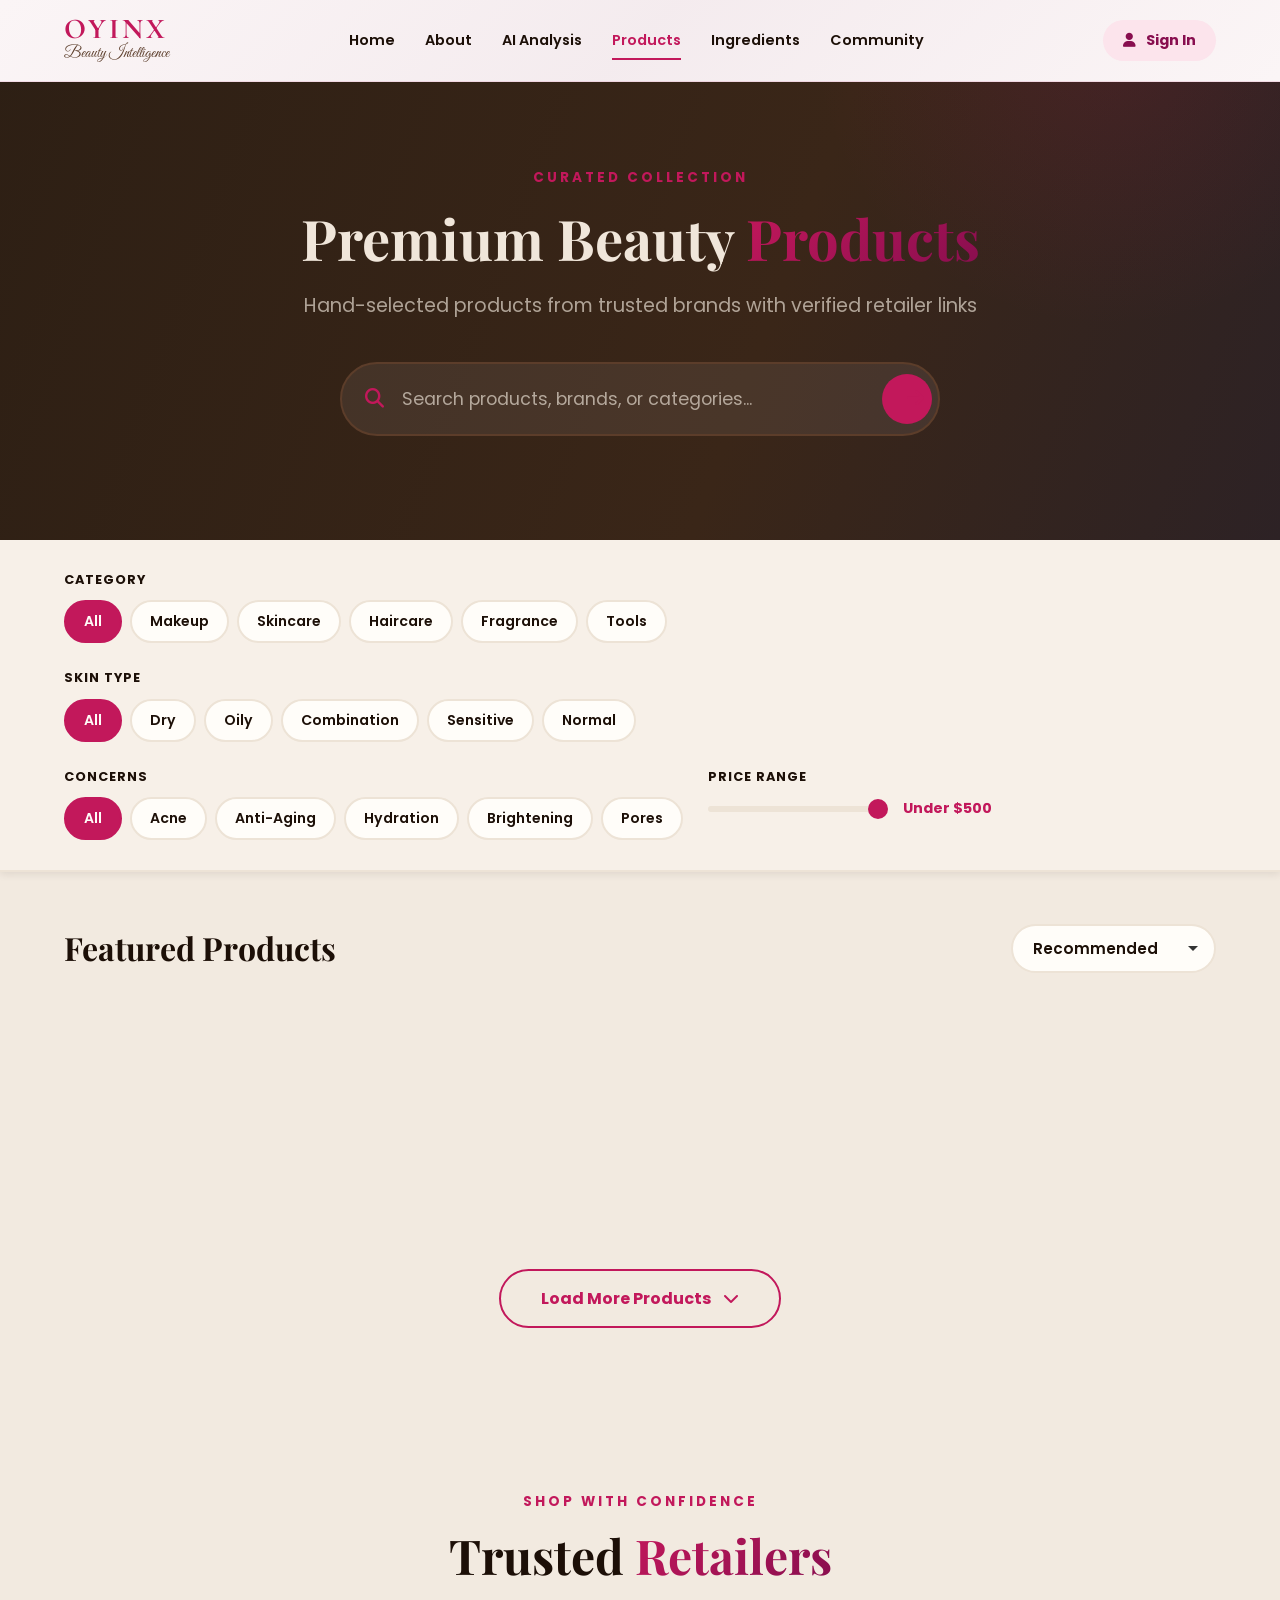
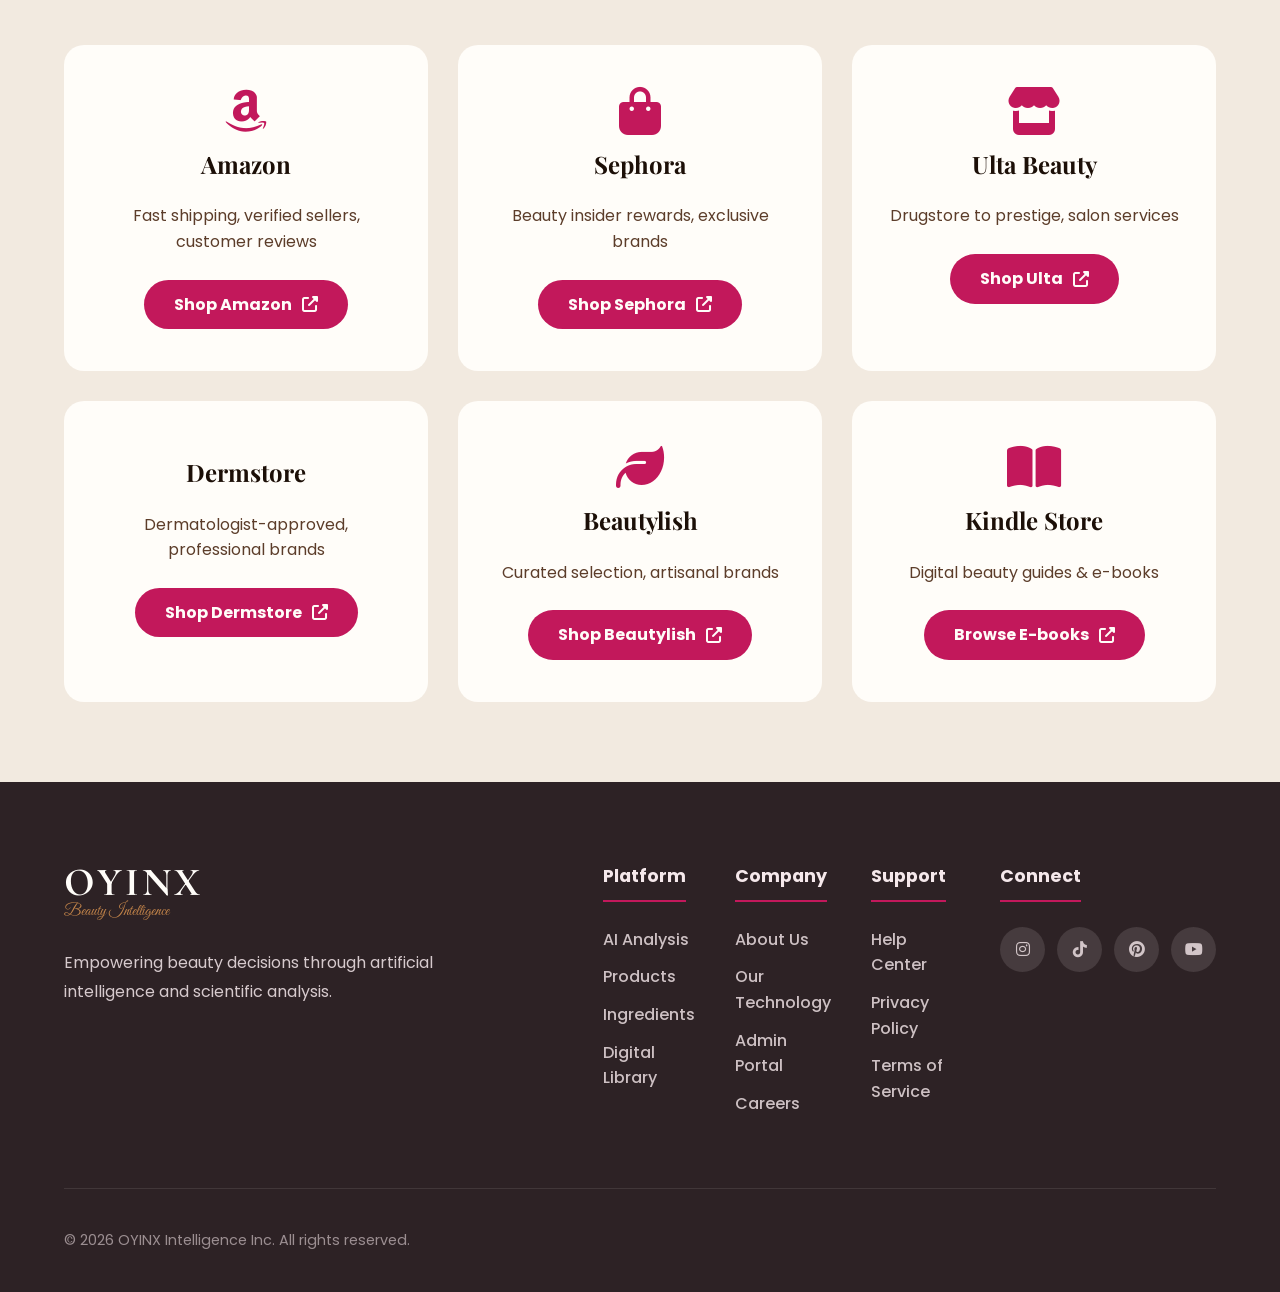
==== commit 49909956: "Restyled" ====
--- a/products.html
+++ b/products.html
@@ -134,7 +134,7 @@
     </div>
     
     <div class="products-grid" id="productsGrid">
-        <!-- Products will be dynamically loaded -->
+        <!-- Products loaded dynamically by products.js -->
     </div>
     
     <div class="load-more-container">
@@ -203,7 +203,7 @@
                 <i class="fas fa-book-open"></i>
                 <span>Kindle Store</span>
             </div>
-            <p>Digital beauty guides & e-books</p>
+            <p>Digital beauty guides &amp; e-books</p>
             <a href="https://amazon.com/kindle" target="_blank" class="retailer-link-btn">Browse E-books <i class="fas fa-external-link-alt"></i></a>
         </div>
     </div>
@@ -232,7 +232,6 @@
                 </div>
                 
                 <div class="modal-price" id="modalPrice"></div>
-                
                 <div class="modal-description" id="modalDescription"></div>
                 
                 <div class="modal-ingredients">
@@ -270,7 +269,6 @@
                 <button class="detail-tab" onclick="switchTab('reviews')">Reviews</button>
                 <button class="detail-tab" onclick="switchTab('howToUse')">How to Use</button>
             </div>
-            
             <div class="details-content" id="tabDetails">
                 <div class="detail-section" id="tabContentDetails"></div>
             </div>
--- a/style.css
+++ b/style.css
@@ -1,44 +1,73 @@
 /* style.css */
+/* ============================================================
+   OYINX — Dark Mocha + Parchment + Rose-Pink Palette
+   
+   Philosophy:
+   - Mocha/chocolate darks = the velvet the jewel sits on
+   - Parchment = warm card/panel surfaces (not washed-out cream)
+   - Rose-pink = the jewel — brand, CTA, accents
+   - Shadows tinted warm brown — no cold grey, no pink glow
+   ============================================================ */
 :root {
-  --primary-color: #E091A9;
-  --primary-dark: #C97A92;
-  --primary-light: #F9E8ED;
-  --secondary-color: #FDF5F7;
-  --accent-color: #F4D4DE;
-  --text-color: #3D2F33;
-  --text-light: #7A656A;
-  --white: #FFFAFB;
-  --black: #3D3235;
-  --gray-100: #FCF7F8;
-  --gray-200: #F5EDEF;
-  --success: #7CB89F;
-  --warning: #E6B86A;
-  --error: #D67B7B;
-  --info: #8AAAC7;
-  --shadow-sm: 0 2px 8px rgba(224, 145, 169, 0.08);
-  --shadow-md: 0 8px 30px rgba(224, 145, 169, 0.12);
-  --shadow-lg: 0 20px 60px rgba(224, 145, 169, 0.15);
-  --shadow-xl: 0 25px 80px rgba(224, 145, 169, 0.2);
+  /* ── Rose-pink brand ── */
+  --primary-color: #C2185B;
+  --primary-dark:  #880E4F;
+  --primary-light: #FCE4EC;
+
+  /* ── Dark mocha palette ── */
+  --mocha-deep:   #2D2225;   /* auth backdrop, darkest overlay — matches original footer */
+  --mocha-dark:   #2D1F14;   /* dark section backgrounds (About, Community) */
+  --mocha-mid:    #3A2618;   /* alternate dark sections (Ingredients) */
+  --mocha-warm:   #5C3D2A;   /* borders on dark, muted text on dark */
+
+  /* ── Parchment palette (cards / light panels) ── */
+  --parchment:    #F7F0E8;   /* main card/panel surface */
+  --parchment-2:  #EDE3D6;   /* deeper parchment — borders, dividers */
+  --parchment-3:  #F2EAE0;   /* alternating light section bg */
+
+  /* ── Copper/gold accent ── */
+  --accent-color: #C4854A;   /* warm copper — stat numbers, hover links */
+
+  /* ── Text ── */
+  --text-color:   #1C0F07;   /* near-black espresso on light */
+  --text-light:   #5C3D2A;   /* mocha-warm on light surfaces */
+  --text-on-dark: #F0E6DA;   /* parchment-light on dark surfaces */
+  --text-muted-dark: rgba(240,230,218,0.65); /* muted text on dark bg */
+
+  /* ── Whites / off-white ── */
+  --white:  #FFFDF9;         /* warm off-white — panel base */
+  --black:  #1C0F07;
+
+  /* ── Legacy tokens ── */
+  --secondary-color: #FDF2F6;      /* original soft pink — used by preloader gradient */
+  --gray-100: var(--parchment);
+  --gray-200: var(--parchment-2);
+
+  /* ── Status ── */
+  --success: #2E7D5A;
+  --warning: #C17820;
+  --error:   #B71C1C;
+  --info:    #1565C0;
+
+  /* ── Shadows — warm brown tint ── */
+  --shadow-sm: 0 2px 8px  rgba(45, 31, 20, 0.10);
+  --shadow-md: 0 8px 30px rgba(45, 31, 20, 0.14);
+  --shadow-lg: 0 20px 60px rgba(45, 31, 20, 0.18);
+  --shadow-xl: 0 25px 80px rgba(45, 31, 20, 0.22);
+
   --transition: all 0.3s cubic-bezier(0.4, 0, 0.2, 1);
-  --radius: 20px;
+  --radius:    20px;
   --radius-sm: 12px;
   --radius-xs: 8px;
 }
 
-* {
-  margin: 0;
-  padding: 0;
-  box-sizing: border-box;
-}
-
-html {
-  scroll-behavior: smooth;
-  font-size: 16px;
-}
+* { margin: 0; padding: 0; box-sizing: border-box; }
+
+html { scroll-behavior: smooth; font-size: 16px; }
 
 body {
   font-family: 'Poppins', sans-serif;
-  background: var(--white);
+  background: var(--parchment-3);
   color: var(--text-color);
   overflow-x: hidden;
   line-height: 1.6;
@@ -46,1074 +75,382 @@
   -moz-osx-font-smoothing: grayscale;
 }
 
-/* Loading Screen */
+/* ── Loading Screen — original light pink/white feel ── */
 .loading-screen {
-  position: fixed;
-  top: 0;
-  left: 0;
-  width: 100%;
-  height: 100%;
+  position: fixed; top: 0; left: 0; width: 100%; height: 100%;
   background: linear-gradient(135deg, var(--secondary-color), var(--white));
-  display: flex;
-  flex-direction: column;
-  justify-content: center;
-  align-items: center;
-  z-index: 9999;
-  transition: opacity 0.6s, visibility 0.6s;
-}
-
-.loading-screen.hidden {
-  opacity: 0;
-  visibility: hidden;
-}
-
-.loader-container {
-  position: relative;
-  width: 120px;
-  height: 120px;
-}
-
+  display: flex; flex-direction: column; justify-content: center; align-items: center;
+  z-index: 9999; transition: opacity 0.6s, visibility 0.6s;
+}
+.loading-screen.hidden { opacity: 0; visibility: hidden; }
+
+.loader-container { position: relative; width: 120px; height: 120px; }
 .loader-ring {
-  position: absolute;
-  border-radius: 50%;
-  border: 3px solid transparent;
-  border-top-color: var(--primary-color);
-  animation: rotate 2s linear infinite;
-}
-
-.loader-ring:nth-child(1) {
-  width: 120px;
-  height: 120px;
-  top: 0;
-  left: 0;
-  animation-duration: 2s;
-}
-
-.loader-ring:nth-child(2) {
-  width: 90px;
-  height: 90px;
-  top: 15px;
-  left: 15px;
-  border-top-color: var(--accent-color);
-  animation-duration: 1.5s;
-  animation-direction: reverse;
-}
-
-.loader-ring:nth-child(3) {
-  width: 60px;
-  height: 60px;
-  top: 30px;
-  left: 30px;
-  border-top-color: var(--primary-dark);
-  animation-duration: 1s;
-}
+  position: absolute; border-radius: 50%; border: 3px solid transparent;
+  border-top-color: var(--primary-color); animation: rotate 2s linear infinite;
+}
+.loader-ring:nth-child(1) { width: 120px; height: 120px; top: 0; left: 0; animation-duration: 2s; }
+.loader-ring:nth-child(2) { width: 90px; height: 90px; top: 15px; left: 15px; border-top-color: var(--accent-color); animation-duration: 1.5s; animation-direction: reverse; }
+.loader-ring:nth-child(3) { width: 60px; height: 60px; top: 30px; left: 30px; border-top-color: var(--primary-dark); animation-duration: 1s; }
 
 .loader-text {
-  position: absolute;
-  top: 50%;
-  left: 50%;
-  transform: translate(-50%, -50%);
-  font-family: 'Great Vibes', cursive;
-  font-size: 2rem;
-  color: var(--primary-color);
-  font-weight: 600;
-}
-
+  position: absolute; top: 50%; left: 50%; transform: translate(-50%, -50%);
+  font-family: 'Great Vibes', cursive; font-size: 2rem; color: var(--primary-color); font-weight: 600;
+}
 .loader-tagline {
-  margin-top: 30px;
-  color: var(--text-light);
-  font-size: 0.95rem;
-  letter-spacing: 3px;
-  text-transform: uppercase;
-  animation: pulse 2s infinite;
-}
-
-@keyframes rotate {
-  to { transform: rotate(360deg); }
-}
-
-@keyframes pulse {
-  0%, 100% { opacity: 0.5; }
-  50% { opacity: 1; }
-}
-
-/* Authentication Modal */
+  margin-top: 30px; color: var(--text-light); font-size: 0.95rem;
+  letter-spacing: 3px; text-transform: uppercase; animation: pulse 2s infinite;
+}
+
+@keyframes rotate { to { transform: rotate(360deg); } }
+@keyframes pulse { 0%, 100% { opacity: 0.5; } 50% { opacity: 1; } }
+
+/* ── Auth Modal ── */
 .auth-modal {
-  position: fixed;
-  top: 0;
-  left: 0;
-  width: 100%;
-  height: 100%;
-  background: rgba(90, 74, 78, 0.85);
-  backdrop-filter: blur(10px);
-  z-index: 3000;
-  display: flex;
-  align-items: center;
-  justify-content: center;
-  opacity: 0;
-  visibility: hidden;
-  transition: var(--transition);
-  padding: 20px;
-}
-
-.auth-modal.active {
-  opacity: 1;
-  visibility: visible;
-}
+  position: fixed; top: 0; left: 0; width: 100%; height: 100%;
+  background: rgba(45, 34, 37, 0.92);   /* #2D2225 warm brown-red — matches footer */
+  backdrop-filter: blur(12px); z-index: 3000;
+  display: flex; align-items: center; justify-content: center;
+  opacity: 0; visibility: hidden; transition: var(--transition); padding: 20px;
+}
+.auth-modal.active { opacity: 1; visibility: visible; }
 
 .auth-container {
-  background: var(--white);
-  border-radius: var(--radius);
-  width: 100%;
-  max-width: 500px;
-  max-height: 90vh;
-  overflow-y: auto;
-  padding: 40px;
-  position: relative;
-  transform: scale(0.9) translateY(20px);
-  transition: transform 0.4s ease;
+  background: var(--white); border-radius: var(--radius);
+  width: 100%; max-width: 500px; max-height: 90vh; overflow-y: auto;
+  padding: 40px; position: relative;
+  transform: scale(0.9) translateY(20px); transition: transform 0.4s ease;
   box-shadow: var(--shadow-xl);
-}
-
-.auth-modal.active .auth-container {
-  transform: scale(1) translateY(0);
-}
+  border: 1px solid var(--parchment-2);
+}
+.auth-modal.active .auth-container { transform: scale(1) translateY(0); }
 
 .close-auth {
-  position: absolute;
-  top: 20px;
-  right: 20px;
-  background: var(--gray-100);
-  border: none;
-  width: 40px;
-  height: 40px;
-  border-radius: 50%;
-  cursor: pointer;
-  font-size: 1.2rem;
-  color: var(--text-color);
-  transition: var(--transition);
-}
-
-.close-auth:hover {
-  background: var(--primary-color);
-  color: var(--white);
-  transform: rotate(90deg);
-}
+  position: absolute; top: 20px; right: 20px;
+  background: var(--parchment); border: none; width: 40px; height: 40px;
+  border-radius: 50%; cursor: pointer; font-size: 1.2rem;
+  color: var(--text-color); transition: var(--transition);
+}
+.close-auth:hover { background: var(--primary-color); color: var(--white); transform: rotate(90deg); }
 
 .auth-tabs {
-  display: flex;
-  gap: 10px;
-  margin-bottom: 30px;
-  border-bottom: 2px solid var(--gray-200);
-  padding-bottom: 20px;
-}
-
+  display: flex; gap: 10px; margin-bottom: 30px;
+  border-bottom: 2px solid var(--parchment-2); padding-bottom: 20px;
+}
 .auth-tab {
-  flex: 1;
-  padding: 15px;
-  background: none;
-  border: none;
-  font-family: 'Poppins', sans-serif;
-  font-size: 1rem;
-  font-weight: 600;
-  color: var(--text-light);
-  cursor: pointer;
-  position: relative;
-  transition: var(--transition);
-}
-
-.auth-tab.active {
-  color: var(--primary-color);
-}
-
+  flex: 1; padding: 15px; background: none; border: none;
+  font-family: 'Poppins', sans-serif; font-size: 1rem; font-weight: 600;
+  color: var(--text-light); cursor: pointer; position: relative; transition: var(--transition);
+}
+.auth-tab.active { color: var(--primary-color); }
 .auth-tab.active::after {
-  content: '';
-  position: absolute;
-  bottom: -22px;
-  left: 0;
-  width: 100%;
-  height: 3px;
-  background: var(--primary-color);
-  border-radius: 3px;
-}
-
-.auth-form {
-  display: none;
-}
-
-.auth-form.active {
-  display: block;
-  animation: fadeIn 0.4s ease;
-}
-
-@keyframes fadeIn {
-  from { opacity: 0; transform: translateY(10px); }
-  to { opacity: 1; transform: translateY(0); }
-}
+  content: ''; position: absolute; bottom: -22px; left: 0; width: 100%;
+  height: 3px; background: var(--primary-color); border-radius: 3px;
+}
+
+.auth-form { display: none; }
+.auth-form.active { display: block; animation: fadeIn 0.4s ease; }
+
+@keyframes fadeIn { from { opacity: 0; transform: translateY(10px); } to { opacity: 1; transform: translateY(0); } }
 
 .auth-form h2 {
-  font-family: 'Playfair Display', serif;
-  font-size: 1.8rem;
-  color: var(--text-color);
-  margin-bottom: 8px;
-}
-
-.auth-subtitle {
-  color: var(--text-light);
-  margin-bottom: 30px;
-  font-size: 0.95rem;
-}
-
-.input-group {
-  position: relative;
-  margin-bottom: 20px;
-}
-
-.input-group i {
-  position: absolute;
-  left: 18px;
-  top: 50%;
-  transform: translateY(-50%);
-  color: var(--text-light);
-  transition: var(--transition);
-}
-
-.input-group input,
-.input-group select {
-  width: 100%;
-  padding: 16px 18px 16px 50px;
-  border: 2px solid var(--gray-200);
-  border-radius: var(--radius-sm);
-  font-family: 'Poppins', sans-serif;
-  font-size: 0.95rem;
-  transition: var(--transition);
-  background: var(--white);
-}
-
-.input-group input:focus,
-.input-group select:focus {
-  outline: none;
-  border-color: var(--primary-color);
+  font-family: 'Playfair Display', serif; font-size: 1.8rem;
+  color: var(--text-color); margin-bottom: 8px;
+}
+.auth-subtitle { color: var(--text-light); margin-bottom: 30px; font-size: 0.95rem; }
+
+.input-group { position: relative; margin-bottom: 20px; }
+.input-group i { position: absolute; left: 18px; top: 50%; transform: translateY(-50%); color: var(--text-light); transition: var(--transition); }
+.input-group input, .input-group select {
+  width: 100%; padding: 16px 18px 16px 50px;
+  border: 2px solid var(--parchment-2); border-radius: var(--radius-sm);
+  font-family: 'Poppins', sans-serif; font-size: 0.95rem;
+  transition: var(--transition); background: var(--white); color: var(--text-color);
+}
+.input-group input:focus, .input-group select:focus {
+  outline: none; border-color: var(--primary-color);
   box-shadow: 0 0 0 4px var(--primary-light);
 }
-
-.input-group input:focus + i {
-  color: var(--primary-color);
-}
-
 .toggle-password {
-  position: absolute;
-  right: 15px;
-  top: 50%;
-  transform: translateY(-50%);
-  background: none;
-  border: none;
-  color: var(--text-light);
-  cursor: pointer;
-  padding: 5px;
-}
-
-.input-row {
-  display: grid;
-  grid-template-columns: 1fr 1fr;
-  gap: 15px;
-}
-
-.password-strength {
-  height: 4px;
-  background: var(--gray-200);
-  border-radius: 2px;
-  margin-top: 8px;
-  overflow: hidden;
-  position: relative;
-}
-
-.password-strength::after {
-  content: '';
-  position: absolute;
-  left: 0;
-  top: 0;
-  height: 100%;
-  width: 0;
-  background: var(--error);
-  transition: width 0.3s, background 0.3s;
-}
-
-.password-strength.weak::after { width: 33%; background: var(--error); }
+  position: absolute; right: 15px; top: 50%; transform: translateY(-50%);
+  background: none; border: none; color: var(--text-light); cursor: pointer; padding: 5px;
+}
+.input-row { display: grid; grid-template-columns: 1fr 1fr; gap: 15px; }
+
+.password-strength { height: 4px; background: var(--parchment-2); border-radius: 2px; margin-top: 8px; overflow: hidden; position: relative; }
+.password-strength::after { content: ''; position: absolute; left: 0; top: 0; height: 100%; width: 0; background: var(--error); transition: width 0.3s, background 0.3s; }
+.password-strength.weak::after  { width: 33%; background: var(--error); }
 .password-strength.medium::after { width: 66%; background: var(--warning); }
 .password-strength.strong::after { width: 100%; background: var(--success); }
 
-.form-options {
-  display: flex;
-  justify-content: space-between;
-  align-items: center;
-  margin-bottom: 25px;
-  font-size: 0.9rem;
-}
-
-.remember-me {
-  display: flex;
-  align-items: center;
-  gap: 8px;
-  cursor: pointer;
-  color: var(--text-color);
-}
-
-.remember-me input {
-  width: 18px;
-  height: 18px;
-  accent-color: var(--primary-color);
-}
-
-.forgot-password {
-  color: var(--primary-color);
-  text-decoration: none;
-  font-weight: 500;
-}
-
-.forgot-password:hover {
-  text-decoration: underline;
-}
-
-.terms-check {
-  margin-bottom: 25px;
-  font-size: 0.9rem;
-}
-
-.terms-check label {
-  display: flex;
-  gap: 12px;
-  cursor: pointer;
-  color: var(--text-color);
-  line-height: 1.5;
-}
-
-.terms-check input {
-  width: 20px;
-  height: 20px;
-  accent-color: var(--primary-color);
-  flex-shrink: 0;
-  margin-top: 2px;
-}
-
-.terms-check a {
-  color: var(--primary-color);
-  text-decoration: none;
-}
+.form-options { display: flex; justify-content: space-between; align-items: center; margin-bottom: 25px; font-size: 0.9rem; }
+.remember-me { display: flex; align-items: center; gap: 8px; cursor: pointer; color: var(--text-color); }
+.remember-me input { width: 18px; height: 18px; accent-color: var(--primary-color); }
+.forgot-password { color: var(--primary-color); text-decoration: none; font-weight: 600; }
+.forgot-password:hover { text-decoration: underline; }
+.terms-check { margin-bottom: 25px; font-size: 0.9rem; }
+.terms-check label { display: flex; gap: 12px; cursor: pointer; color: var(--text-color); line-height: 1.5; }
+.terms-check input { width: 20px; height: 20px; accent-color: var(--primary-color); flex-shrink: 0; margin-top: 2px; }
+.terms-check a { color: var(--primary-color); text-decoration: none; font-weight: 600; }
 
 .auth-btn {
-  width: 100%;
-  padding: 18px;
+  width: 100%; padding: 18px;
   background: linear-gradient(135deg, var(--primary-color), var(--primary-dark));
-  color: var(--white);
-  border: none;
-  border-radius: var(--radius-sm);
-  font-size: 1rem;
-  font-weight: 600;
-  cursor: pointer;
-  display: flex;
-  align-items: center;
-  justify-content: center;
-  gap: 10px;
-  transition: var(--transition);
-  position: relative;
-  overflow: hidden;
-}
-
+  color: var(--white); border: none; border-radius: var(--radius-sm);
+  font-size: 1rem; font-weight: 700; cursor: pointer;
+  display: flex; align-items: center; justify-content: center; gap: 10px;
+  transition: var(--transition); position: relative; overflow: hidden;
+}
 .auth-btn::before {
-  content: '';
-  position: absolute;
-  top: 0;
-  left: -100%;
-  width: 100%;
-  height: 100%;
-  background: linear-gradient(90deg, transparent, rgba(255,255,255,0.3), transparent);
+  content: ''; position: absolute; top: 0; left: -100%; width: 100%; height: 100%;
+  background: linear-gradient(90deg, transparent, rgba(255,255,255,0.15), transparent);
   transition: left 0.5s;
 }
-
-.auth-btn:hover::before {
-  left: 100%;
-}
-
-.auth-btn:hover {
-  transform: translateY(-2px);
-  box-shadow: var(--shadow-md);
-}
-
-.social-auth {
-  margin-top: 30px;
-  text-align: center;
-}
-
-.social-auth p {
-  color: var(--text-light);
-  font-size: 0.9rem;
-  margin-bottom: 20px;
-  position: relative;
-}
-
-.social-auth p::before,
-.social-auth p::after {
-  content: '';
-  position: absolute;
-  top: 50%;
-  width: 30%;
-  height: 1px;
-  background: var(--gray-200);
-}
-
-.social-auth p::before { left: 0; }
-.social-auth p::after { right: 0; }
-
-.social-buttons {
-  display: flex;
-  justify-content: center;
-  gap: 15px;
-}
-
+.auth-btn:hover::before { left: 100%; }
+.auth-btn:hover { transform: translateY(-2px); box-shadow: var(--shadow-md); }
+
+.social-auth { margin-top: 30px; text-align: center; }
+.social-auth p { color: var(--text-light); font-size: 0.9rem; margin-bottom: 20px; position: relative; }
+.social-auth p::before, .social-auth p::after { content: ''; position: absolute; top: 50%; width: 30%; height: 1px; background: var(--parchment-2); }
+.social-auth p::before { left: 0; } .social-auth p::after { right: 0; }
+.social-buttons { display: flex; justify-content: center; gap: 15px; }
 .social-btn {
-  width: 50px;
-  height: 50px;
-  border-radius: 50%;
-  border: 2px solid var(--gray-200);
-  background: var(--white);
-  cursor: pointer;
-  font-size: 1.3rem;
-  transition: var(--transition);
-  display: flex;
-  align-items: center;
-  justify-content: center;
-}
-
+  width: 50px; height: 50px; border-radius: 50%; border: 2px solid var(--parchment-2);
+  background: var(--white); cursor: pointer; font-size: 1.3rem;
+  transition: var(--transition); display: flex; align-items: center; justify-content: center;
+}
 .social-btn.google { color: #DB4437; }
-.social-btn.apple { color: var(--black); }
+.social-btn.apple  { color: var(--black); }
 .social-btn.facebook { color: #4267B2; }
-
-.social-btn:hover {
-  transform: translateY(-3px);
-  box-shadow: var(--shadow-sm);
-  border-color: currentColor;
-}
-
-/* User Menu */
+.social-btn:hover { transform: translateY(-3px); box-shadow: var(--shadow-sm); border-color: currentColor; }
+
+/* ── User Menu ── */
 .user-btn {
-  display: flex;
-  align-items: center;
-  gap: 10px;
-  padding: 10px 20px;
-  background: var(--primary-light);
-  border: none;
-  border-radius: 30px;
-  color: var(--primary-color);
-  font-family: 'Poppins', sans-serif;
-  font-weight: 600;
-  cursor: pointer;
-  transition: var(--transition);
-  font-size: 0.9rem;
-  white-space: nowrap;
-}
-
-.user-btn:hover {
-  background: var(--primary-color);
-  color: var(--white);
-}
-
-.user-btn.logged-in {
-  background: var(--white);
-  border: 2px solid var(--primary-light);
-  padding: 5px 5px 5px 15px;
-}
+  display: flex; align-items: center; gap: 10px; padding: 10px 20px;
+  background: var(--primary-light); border: none; border-radius: 30px;
+  color: var(--primary-dark); font-family: 'Poppins', sans-serif; font-weight: 700;
+  cursor: pointer; transition: var(--transition); font-size: 0.9rem; white-space: nowrap;
+}
+.user-btn:hover { background: var(--primary-color); color: var(--white); }
+.user-btn.logged-in { background: var(--white); border: 2px solid var(--parchment-2); padding: 5px 5px 5px 15px; }
 
 .user-menu {
-  position: fixed;
-  top: 80px;
-  right: 30px;
-  width: 320px;
-  background: var(--white);
-  border-radius: var(--radius);
-  box-shadow: var(--shadow-xl);
-  z-index: 2000;
-  opacity: 0;
-  visibility: hidden;
-  transform: translateY(-10px);
-  transition: var(--transition);
-  padding: 25px;
-}
-
-.user-menu.active {
-  opacity: 1;
-  visibility: visible;
-  transform: translateY(0);
-}
-
-.user-header {
-  display: flex;
-  align-items: center;
-  gap: 15px;
-  padding-bottom: 20px;
-  border-bottom: 1px solid var(--gray-200);
-  margin-bottom: 15px;
-}
-
+  position: fixed; top: 80px; right: 30px; width: 320px;
+  background: var(--white); border-radius: var(--radius);
+  box-shadow: var(--shadow-xl); z-index: 2000;
+  opacity: 0; visibility: hidden; transform: translateY(-10px);
+  transition: var(--transition); padding: 25px;
+  border: 1px solid var(--parchment-2);
+}
+.user-menu.active { opacity: 1; visibility: visible; transform: translateY(0); }
+.user-header { display: flex; align-items: center; gap: 15px; padding-bottom: 20px; border-bottom: 1px solid var(--parchment-2); margin-bottom: 15px; }
 .user-avatar {
-  width: 50px;
-  height: 50px;
-  border-radius: 50%;
+  width: 50px; height: 50px; border-radius: 50%;
   background: linear-gradient(135deg, var(--primary-color), var(--primary-dark));
-  display: flex;
-  align-items: center;
-  justify-content: center;
-  color: var(--white);
-  font-weight: 600;
-  font-size: 1.2rem;
-  position: relative;
-  overflow: hidden;
-}
-
-.user-avatar img {
-  width: 100%;
-  height: 100%;
-  object-fit: cover;
-}
-
-.user-info h4 {
-  color: var(--text-color);
-  font-size: 1rem;
-  margin-bottom: 3px;
-}
-
-.user-info span {
-  color: var(--text-light);
-  font-size: 0.85rem;
-}
-
+  display: flex; align-items: center; justify-content: center;
+  color: var(--white); font-weight: 700; font-size: 1.2rem; overflow: hidden;
+}
+.user-avatar img { width: 100%; height: 100%; object-fit: cover; }
+.user-info h4 { color: var(--text-color); font-size: 1rem; margin-bottom: 3px; }
+.user-info span { color: var(--text-light); font-size: 0.85rem; }
 .user-links a {
-  display: flex;
-  align-items: center;
-  gap: 12px;
-  padding: 12px;
-  color: var(--text-color);
-  text-decoration: none;
-  border-radius: var(--radius-xs);
-  transition: var(--transition);
-  font-size: 0.95rem;
-}
-
-.user-links a:hover {
-  background: var(--primary-light);
-  color: var(--primary-color);
-}
-
-.user-links a i {
-  width: 20px;
-  color: var(--text-light);
-}
-
-.user-links .divider {
-  height: 1px;
-  background: var(--gray-200);
-  margin: 10px 0;
-}
-
-.logout-link {
-  color: var(--error) !important;
-}
-
-.logout-link i {
-  color: var(--error) !important;
-}
-
-/* Header */
+  display: flex; align-items: center; gap: 12px; padding: 12px;
+  color: var(--text-color); text-decoration: none; border-radius: var(--radius-xs);
+  transition: var(--transition); font-size: 0.95rem; font-weight: 500;
+}
+.user-links a:hover { background: var(--parchment); color: var(--primary-color); }
+.user-links a i { width: 20px; color: var(--text-light); }
+.user-links .divider { height: 1px; background: var(--parchment-2); margin: 10px 0; }
+.logout-link { color: var(--error) !important; }
+.logout-link i { color: var(--error) !important; }
+
+/* ── Header ── */
 header {
-  position: fixed;
-  top: 0;
-  left: 0;
-  right: 0;
-  z-index: 1000;
- background: linear-gradient(135deg, rgba(255,250,251,0.98) 0%, rgba(248,240,243,0.98) 50%, rgba(255,250,251,0.98) 100%);
-  backdrop-filter: blur(20px);
-  -webkit-backdrop-filter: blur(20px);
-  border-bottom: 1px solid rgba(224,145,169,0.2);
-  transition: var(--transition);
-  padding: 0;
-}
-
+  position: fixed; top: 0; left: 0; right: 0; z-index: 1000;
+  background: linear-gradient(135deg, rgba(255,250,251,0.98) 0%, rgba(248,240,243,0.98) 50%, rgba(255,250,251,0.98) 100%);
+  backdrop-filter: blur(20px); -webkit-backdrop-filter: blur(20px);
+  border-bottom: 1px solid rgba(212, 100, 150, 0.18);
+  transition: var(--transition); padding: 0;
+}
 .header-inner {
-  display: flex;
-  justify-content: space-between;
-  align-items: center;
-  padding: 15px 5%;
-  max-width: 1600px;
-  margin: 0 auto;
-  width: 100%;
-}
-
-.header-scrolled {
-  box-shadow: var(--shadow-sm);
-}
-
-.logo {
-  display: flex;
-  flex-direction: column;
-  align-items: flex-start;
-  gap: 2px;
-}
-
+  display: flex; justify-content: space-between; align-items: center;
+  padding: 15px 5%; max-width: 1600px; margin: 0 auto; width: 100%;
+}
+.header-scrolled { box-shadow: var(--shadow-sm); }
+
+.logo { display: flex; flex-direction: column; align-items: flex-start; gap: 2px; }
 .logo h1 {
-  color: var(--primary-color);
-  font-size: 1.8rem;
-  font-weight: 700;
-  letter-spacing: 3px;
-  font-family: 'Cormorant Garamond', serif;
-  line-height: 1;
-}
-
-.cursive-logo {
-  font-family: 'Great Vibes', cursive;
-  color: var(--text-light);
-  font-size: 1rem;
-  margin-top: -5px;
-}
-
-/* Navigation */
-nav {
-  display: flex;
-  gap: 30px;
-  align-items: center;
-}
-
+  color: var(--primary-color); font-size: 1.8rem; font-weight: 700;
+  letter-spacing: 3px; font-family: 'Cormorant Garamond', serif; line-height: 1;
+}
+.cursive-logo { font-family: 'Great Vibes', cursive; color: var(--mocha-warm); font-size: 1rem; margin-top: -5px; }
+
+nav { display: flex; gap: 30px; align-items: center; }
 .nav-link {
-  text-decoration: none;
-  color: var(--text-color);
-  font-weight: 500;
-  font-size: 0.9rem;
-  position: relative;
-  transition: var(--transition);
-  padding: 8px 0;
-  white-space: nowrap;
-}
-
+  text-decoration: none; color: var(--text-color); font-weight: 600; font-size: 0.9rem;
+  position: relative; transition: var(--transition); padding: 8px 0; white-space: nowrap;
+}
 .nav-link::after {
-  content: '';
-  position: absolute;
-  bottom: 0;
-  left: 0;
-  width: 0;
-  height: 2px;
-  background: var(--primary-color);
-  transition: width 0.3s ease;
-}
-
-.nav-link:hover,
-.nav-link.active {
-  color: var(--primary-color);
-}
-
-.nav-link:hover::after,
-.nav-link.active::after {
-  width: 100%;
-}
-
-/* Header Actions */
-.header-actions {
-  display: flex;
-  align-items: center;
-  gap: 15px;
-}
-
-/* Hamburger */
-.hamburger {
-  display: none;
-  flex-direction: column;
-  cursor: pointer;
-  gap: 6px;
-  z-index: 1001;
-  padding: 10px;
-  background: none;
-  border: none;
-}
-
-.hamburger span {
-  display: block;
-  width: 28px;
-  height: 2px;
-  background: var(--text-color);
-  border-radius: 2px;
-  transition: 0.3s all ease;
-}
-
-.hamburger.active span:nth-child(1) {
-  transform: rotate(45deg) translate(6px, 6px);
-  background: var(--primary-color);
-}
-
-.hamburger.active span:nth-child(2) {
-  opacity: 0;
-}
-
-.hamburger.active span:nth-child(3) {
-  transform: rotate(-45deg) translate(6px, -6px);
-  background: var(--primary-color);
-}
-
-/* Hero Section */
+  content: ''; position: absolute; bottom: 0; left: 0; width: 0; height: 2px;
+  background: var(--primary-color); transition: width 0.3s ease;
+}
+.nav-link:hover, .nav-link.active { color: var(--primary-color); }
+.nav-link:hover::after, .nav-link.active::after { width: 100%; }
+
+.header-actions { display: flex; align-items: center; gap: 15px; }
+
+.hamburger { display: none; flex-direction: column; cursor: pointer; gap: 6px; z-index: 1001; padding: 10px; background: none; border: none; }
+.hamburger span { display: block; width: 28px; height: 2px; background: var(--text-color); border-radius: 2px; transition: 0.3s all ease; }
+.hamburger.active span:nth-child(1) { transform: rotate(45deg) translate(6px, 6px); background: var(--primary-color); }
+.hamburger.active span:nth-child(2) { opacity: 0; }
+.hamburger.active span:nth-child(3) { transform: rotate(-45deg) translate(6px, -6px); background: var(--primary-color); }
+
+/* ── Hero ── */
 .hero {
-  min-height: 100vh;
-  position: relative;
-  display: flex;
-  align-items: center;
-  justify-content: center;
-  overflow: hidden;
-  padding-top: 100px;
-  padding-bottom: 60px;
-}
-
-.hero-particles {
-  position: absolute;
-  top: 0;
-  left: 0;
-  width: 100%;
-  height: 100%;
-  z-index: -3;
-  opacity: 0.3;
-}
-
-.hero-bg-slider {
-  position: absolute;
-  top: 0;
-  left: 0;
-  width: 100%;
-  height: 100%;
-  z-index: -2;
-}
-
-.hero-slide {
-  position: absolute;
-  top: 0;
-  left: 0;
-  width: 100%;
-  height: 100%;
-  background-size: cover;
-  background-position: center;
-  opacity: 0;
-  transition: opacity 1.5s ease-in-out;
-}
-
-.hero-slide.active {
-  opacity: 1;
-}
-
+  min-height: 100vh; position: relative; display: flex;
+  align-items: center; justify-content: center; overflow: hidden;
+  padding-top: 100px; padding-bottom: 60px;
+}
+.hero-particles { position: absolute; top: 0; left: 0; width: 100%; height: 100%; z-index: -3; opacity: 0.3; }
+.hero-bg-slider { position: absolute; top: 0; left: 0; width: 100%; height: 100%; z-index: -2; }
+.hero-slide { position: absolute; top: 0; left: 0; width: 100%; height: 100%; background-size: cover; background-position: center; opacity: 0; transition: opacity 1.5s ease-in-out; }
+.hero-slide.active { opacity: 1; }
+
+/* Dark mocha overlay — photo shows through on the right, dark grounding on the left */
 .hero-overlay {
-  position: absolute;
-  top: 0;
-  left: 0;
-  width: 100%;
-  height: 100%;
-  background: linear-gradient(135deg, rgba(253,245,247,0.95) 0%, rgba(255,250,251,0.9) 50%, rgba(224,145,169,0.05) 100%);
+  position: absolute; top: 0; left: 0; width: 100%; height: 100%;
+  background: linear-gradient(
+    110deg,
+    rgba(45, 31, 20, 0.93) 0%,
+    rgba(45, 31, 20, 0.80) 35%,
+    rgba(58, 38, 24, 0.55) 60%,
+    rgba(28, 15, 7, 0.25) 100%
+  );
   z-index: -1;
 }
 
 .hero-content {
-  text-align: center;
-  max-width: 900px;
-  padding: 0 20px;
-  z-index: 1;
-  width: 100%;
-  margin: 0 auto;
-  display: flex;
-  flex-direction: column;
-  align-items: center;
-  justify-content: center;
+  text-align: center; max-width: 900px; padding: 0 20px; z-index: 1;
+  width: 100%; margin: 0 auto; display: flex; flex-direction: column;
+  align-items: center; justify-content: center;
 }
 
 .hero-badge {
-  display: inline-flex;
-  align-items: center;
-  gap: 10px;
-  background: rgba(224,145,169,0.12);
-  color: var(--primary-color);
-  padding: 12px 24px;
-  border-radius: 50px;
-  font-size: 0.9rem;
-  font-weight: 600;
-  margin-bottom: 30px;
-  animation: float 3s ease-in-out infinite;
-  white-space: nowrap;
-}
-
-@keyframes float {
-  0%, 100% { transform: translateY(0); }
-  50% { transform: translateY(-10px); }
-}
-
+  display: inline-flex; align-items: center; gap: 10px;
+  background: rgba(196, 133, 74, 0.20);   /* copper glow */
+  color: var(--accent-color);
+  padding: 12px 24px; border-radius: 50px; font-size: 0.9rem; font-weight: 700;
+  margin-bottom: 30px; animation: float 3s ease-in-out infinite; white-space: nowrap;
+  border: 1px solid rgba(196, 133, 74, 0.35);
+}
+
+@keyframes float { 0%, 100% { transform: translateY(0); } 50% { transform: translateY(-10px); } }
+
+/* Hero text is white/cream on the dark mocha overlay */
 .hero-title {
-  font-family: 'Playfair Display', serif;
-  font-size: 4rem;
-  font-weight: 700;
-  color: var(--text-color);
-  line-height: 1.1;
-  margin-bottom: 25px;
-  text-align: center;
-}
-
+  font-family: 'Playfair Display', serif; font-size: 4rem; font-weight: 700;
+  color: var(--text-on-dark); line-height: 1.1; margin-bottom: 25px; text-align: center;
+}
 .highlight-text {
-  background: linear-gradient(135deg, var(--primary-color), var(--primary-dark));
-  -webkit-background-clip: text;
-  -webkit-text-fill-color: transparent;
-  background-clip: text;
-}
-
+  background: linear-gradient(135deg, var(--primary-color), #E91E8C);
+  -webkit-background-clip: text; -webkit-text-fill-color: transparent; background-clip: text;
+}
 .hero-subtitle {
-  font-size: 1.2rem;
-  color: var(--text-light);
-  max-width: 600px;
-  margin: 0 auto 40px;
-  line-height: 1.7;
-  text-align: center;
-}
-
-.hero-buttons {
-  display: flex;
-  gap: 20px;
-  justify-content: center;
-  margin-bottom: 60px;
-  flex-wrap: wrap;
-}
-
-.btn-primary,
-.btn-secondary,
-.btn-outline {
-  display: inline-flex;
-  align-items: center;
-  gap: 12px;
-  padding: 18px 36px;
-  border-radius: 50px;
-  font-size: 1rem;
-  font-weight: 600;
-  cursor: pointer;
-  transition: var(--transition);
-  border: none;
-  text-decoration: none;
-  font-family: 'Poppins', sans-serif;
-  white-space: nowrap;
-}
-
+  font-size: 1.2rem; color: var(--text-muted-dark);
+  max-width: 600px; margin: 0 auto 40px; line-height: 1.7; text-align: center;
+}
+
+.hero-buttons { display: flex; gap: 20px; justify-content: center; margin-bottom: 60px; flex-wrap: wrap; }
+
+.btn-primary, .btn-secondary, .btn-outline {
+  display: inline-flex; align-items: center; gap: 12px; padding: 18px 36px;
+  border-radius: 50px; font-size: 1rem; font-weight: 700; cursor: pointer;
+  transition: var(--transition); border: none; text-decoration: none;
+  font-family: 'Poppins', sans-serif; white-space: nowrap;
+}
 .btn-primary {
   background: linear-gradient(135deg, var(--primary-color), var(--primary-dark));
-  color: var(--white);
-  box-shadow: 0 10px 30px rgba(224,145,169,0.3);
-}
-
-.btn-primary:hover {
-  transform: translateY(-3px);
-  box-shadow: 0 15px 40px rgba(224,145,169,0.4);
-}
-
+  color: var(--white); box-shadow: 0 10px 30px rgba(194, 24, 91, 0.40);
+}
+.btn-primary:hover { transform: translateY(-3px); box-shadow: 0 15px 40px rgba(194, 24, 91, 0.50); }
+/* On dark hero, secondary is parchment-outlined */
 .btn-secondary {
-  background: transparent;
-  color: var(--text-color);
-  border: 2px solid var(--text-color);
-}
-
-.btn-secondary:hover {
-  background: var(--text-color);
-  color: var(--white);
-  transform: translateY(-3px);
-}
-
-.btn-outline {
-  background: transparent;
-  color: var(--primary-color);
-  border: 2px solid var(--primary-color);
-}
-
-.btn-outline:hover {
-  background: var(--primary-color);
-  color: var(--white);
-}
-
+  background: transparent; color: var(--text-on-dark);
+  border: 2px solid rgba(240, 230, 218, 0.70);
+}
+.btn-secondary:hover { background: rgba(240, 230, 218, 0.15); color: var(--white); transform: translateY(-3px); }
+.btn-outline { background: transparent; color: var(--primary-color); border: 2px solid var(--primary-color); }
+.btn-outline:hover { background: var(--primary-color); color: var(--white); }
 .btn-text-link {
-  background: none;
-  border: none;
-  color: var(--primary-color);
-  font-weight: 600;
-  cursor: pointer;
-  display: inline-flex;
-  align-items: center;
-  gap: 8px;
-  font-family: 'Poppins', sans-serif;
-  font-size: 0.95rem;
-  transition: var(--transition);
-}
-
-.btn-text-link:hover {
-  gap: 12px;
-}
-
-.hero-stats {
-  display: flex;
-  justify-content: center;
-  gap: 60px;
-  flex-wrap: wrap;
-}
-
-.stat-item {
-  text-align: center;
-}
-
+  background: none; border: none; color: var(--primary-color); font-weight: 700;
+  cursor: pointer; display: inline-flex; align-items: center; gap: 8px;
+  font-family: 'Poppins', sans-serif; font-size: 0.95rem; transition: var(--transition);
+}
+.btn-text-link:hover { gap: 12px; }
+
+.hero-stats { display: flex; justify-content: center; gap: 60px; flex-wrap: wrap; }
+.stat-item { text-align: center; }
 .stat-number {
-  display: block;
-  font-family: 'Playfair Display', serif;
-  font-size: 2.8rem;
-  font-weight: 700;
-  color: var(--primary-color);
-  line-height: 1;
-}
-
-.stat-label {
-  font-size: 0.9rem;
-  color: var(--text-light);
-  margin-top: 8px;
-}
-
-/* Section Styles */
-section {
-  padding: 100px 5%;
-}
-
-.section-header {
-  text-align: center;
-  margin-bottom: 60px;
-}
-
+  display: block; font-family: 'Playfair Display', serif; font-size: 2.8rem;
+  font-weight: 700; color: var(--accent-color); line-height: 1;   /* copper gold stat numbers */
+}
+.stat-label { font-size: 0.9rem; color: var(--text-muted-dark); margin-top: 8px; font-weight: 500; }
+
+/* ── Sections ── */
+section { padding: 100px 5%; }
+.section-header { text-align: center; margin-bottom: 60px; }
 .section-subtitle {
-  display: inline-block;
-  color: var(--primary-color);
-  font-size: 0.85rem;
-  font-weight: 600;
-  text-transform: uppercase;
-  letter-spacing: 3px;
-  margin-bottom: 15px;
-}
-
+  display: inline-block; color: var(--primary-color); font-size: 0.85rem;
+  font-weight: 700; text-transform: uppercase; letter-spacing: 3px; margin-bottom: 15px;
+}
 .section-title {
-  font-family: 'Playfair Display', serif;
-  font-size: 3rem;
-  color: var(--text-color);
-  margin-bottom: 20px;
-  line-height: 1.2;
-}
-
-.section-description {
-  color: var(--text-light);
-  max-width: 600px;
-  margin: 0 auto;
-  font-size: 1.1rem;
-}
-
+  font-family: 'Playfair Display', serif; font-size: 3rem;
+  color: var(--text-color); margin-bottom: 20px; line-height: 1.2;
+}
+.section-description { color: var(--text-light); max-width: 600px; margin: 0 auto; font-size: 1.1rem; }
 .gradient-text {
   background: linear-gradient(135deg, var(--primary-color), var(--primary-dark));
-  -webkit-background-clip: text;
-  -webkit-text-fill-color: transparent;
-  background-clip: text;
-}
-
-/* About Section */
-.about {
-  background: var(--gray-100);
-}
-
+  -webkit-background-clip: text; -webkit-text-fill-color: transparent; background-clip: text;
+}
+
+/* ── About ── Dark mocha section ── */
+.about { background: var(--mocha-dark); }
+/* Text needs to be light on dark bg */
+.about .section-subtitle { color: var(--accent-color); }
+.about .section-title { color: var(--text-on-dark); }
+.about .gradient-text {
+  background: linear-gradient(135deg, var(--primary-color), #E91E8C);
+  -webkit-background-clip: text; -webkit-text-fill-color: transparent; background-clip: text;
+}
 .about-container {
-  max-width: 1400px;
-  margin: 0 auto;
-  display: grid;
-  grid-template-columns: 1fr 1fr;
-  gap: 80px;
-  align-items: center;
-}
-
-.about-image {
-  position: relative;
-}
-
-.about-img-wrapper {
-  position: relative;
-  border-radius: var(--radius);
-  overflow: hidden;
-  box-shadow: var(--shadow-xl);
-}
-
-.about-img-wrapper img {
-  width: 100%;
-  height: auto;
-  display: block;
-}
-
+  max-width: 1400px; margin: 0 auto;
+  display: grid; grid-template-columns: 1fr 1fr; gap: 80px; align-items: center;
+}
+.about-image { position: relative; }
+.about-img-wrapper { position: relative; border-radius: var(--radius); overflow: hidden; box-shadow: var(--shadow-xl); }
+.about-img-wrapper img { width: 100%; height: auto; display: block; }
 .floating-card {
-  position: absolute;
-  background: var(--white);
-  padding: 15px 20px;
-  border-radius: var(--radius-sm);
-  box-shadow: var(--shadow-lg);
-  display: flex;
-  align-items: center;
-  gap: 12px;
-  font-weight: 600;
-  font-size: 0.9rem;
-  animation: float 4s ease-in-out infinite;
-  z-index: 2;
-}
-
-.floating-card i {
-  color: var(--primary-color);
-  font-size: 1.2rem;
-}
-
-.card-1 {
-  top: 10%;
-  right: -20px;
-  animation-delay: 0s;
-}
-
-.card-2 {
-  bottom: 15%;
-  left: -20px;
-  animation-delay: 2s;
-}
-
-.about-content {
-  padding-left: 20px;
-}
-
-.about-text {
-  font-size: 1.1rem;
-  color: var(--text-light);
-  margin-bottom: 40px;
-  line-height: 1.8;
-}
-
-.about-features {
-  display: flex;
-  flex-direction: column;
-  gap: 25px;
-  margin-bottom: 40px;
-}
-
-.feature-item {
-  display: flex;
-  align-items: flex-start;
-  gap: 20px;
-}
-
+  position: absolute; background: var(--parchment); padding: 15px 20px;
+  border-radius: var(--radius-sm); box-shadow: var(--shadow-lg);
+  display: flex; align-items: center; gap: 12px; font-weight: 700; font-size: 0.9rem;
+  color: var(--text-color); animation: float 4s ease-in-out infinite; z-index: 2;
+}
+.floating-card i { color: var(--primary-color); font-size: 1.2rem; }
+.card-1 { top: 10%; right: -20px; animation-delay: 0s; }
+.card-2 { bottom: 15%; left: -20px; animation-delay: 2s; }
+.about-content { padding-left: 20px; }
+.about-text { font-size: 1.1rem; color: var(--text-muted-dark); margin-bottom: 40px; line-height: 1.8; }
+.about-features { display: flex; flex-direction: column; gap: 25px; margin-bottom: 40px; }
+.feature-item { display: flex; align-items: flex-start; gap: 20px; }
 .feature-icon {
   width: 55px;
   height: 55px;
-  background: var(--white);
+  background: var(--brown);        /* white background */
   border-radius: 15px;
   display: flex;
   align-items: center;
   justify-content: center;
-  color: var(--primary-color);
+  color: var(--primary-color);     /* rose-pink icon */
   font-size: 1.4rem;
   flex-shrink: 0;
   box-shadow: var(--shadow-sm);
@@ -1122,2326 +459,472 @@
 
 .feature-item:hover .feature-icon {
   transform: scale(1.1) rotate(5deg);
-  background: var(--primary-color);
-  color: var(--white);
-}
-
-.feature-text h4 {
-  color: var(--text-color);
-  margin-bottom: 5px;
-  font-size: 1.1rem;
-}
-
-.feature-text p {
-  color: var(--text-light);
-  font-size: 0.95rem;
-  line-height: 1.6;
-}
-
-/* Finder Section */
-.finder {
-  background: linear-gradient(180deg, var(--secondary-color) 0%, var(--white) 100%);
-}
-
-.finder-description {
-  max-width: 700px;
-  margin: 0 auto;
-  color: var(--text-light);
-  font-size: 1.1rem;
-}
-
-.finder-container {
-  max-width: 1400px;
-  margin: 60px auto 0;
-}
-
-/* Steps */
-.finder-steps {
-  display: flex;
-  justify-content: center;
-  align-items: center;
-  gap: 20px;
-  margin-bottom: 50px;
-  flex-wrap: wrap;
-}
-
-.step {
-  display: flex;
-  flex-direction: column;
-  align-items: center;
-  gap: 12px;
-  opacity: 0.4;
-  transition: var(--transition);
-}
-
-.step.active {
-  opacity: 1;
-}
-
-.step.completed {
-  opacity: 1;
-}
-
-.step.completed .step-icon {
-  background: var(--success);
-  border-color: var(--success);
-  color: var(--white);
-}
-
+  background: var(--primary-color);   /* pink bg on hover */
+  color: var(--white);                /* white icon on hover */
+}
+.feature-text h4 { color: var(--text-on-dark); margin-bottom: 5px; font-size: 1.1rem; }
+.feature-text p { color: var(--text-muted-dark); font-size: 0.95rem; line-height: 1.6; }
+
+/* ── Finder ── Parchment section ── */
+.finder { background: var(--parchment-3); }
+.finder-description { max-width: 700px; margin: 0 auto; color: var(--text-light); font-size: 1.1rem; }
+.finder-container { max-width: 1400px; margin: 60px auto 0; }
+
+.finder-steps { display: flex; justify-content: center; align-items: center; gap: 20px; margin-bottom: 50px; flex-wrap: wrap; }
+.step { display: flex; flex-direction: column; align-items: center; gap: 12px; opacity: 0.4; transition: var(--transition); }
+.step.active { opacity: 1; }
+.step.completed { opacity: 1; }
+.step.completed .step-icon { background: var(--success); border-color: var(--success); color: var(--white); }
 .step-icon {
-  width: 60px;
-  height: 60px;
-  border-radius: 50%;
-  background: var(--white);
-  border: 3px solid var(--primary-light);
-  color: var(--primary-color);
-  display: flex;
-  align-items: center;
-  justify-content: center;
-  font-size: 1.3rem;
-  transition: var(--transition);
-}
-
+  width: 60px; height: 60px; border-radius: 50%; background: var(--parchment);
+  border: 3px solid var(--parchment-2); color: var(--primary-color);
+  display: flex; align-items: center; justify-content: center;
+  font-size: 1.3rem; transition: var(--transition);
+}
 .step.active .step-icon {
-  background: var(--primary-color);
-  border-color: var(--primary-color);
-  color: var(--white);
-  box-shadow: 0 10px 30px rgba(224,145,169,0.3);
-}
-
-.step span {
-  font-size: 0.85rem;
-  font-weight: 600;
-  color: var(--text-color);
-}
-
-.step-line {
-  width: 60px;
-  height: 3px;
-  background: var(--primary-light);
-  position: relative;
-  border-radius: 3px;
-}
-
+  background: var(--primary-color); border-color: var(--primary-color); color: var(--white);
+  box-shadow: 0 10px 30px rgba(194, 24, 91, 0.35);
+}
+.step span { font-size: 0.85rem; font-weight: 600; color: var(--text-color); }
+.step-line { width: 60px; height: 3px; background: var(--parchment-2); position: relative; border-radius: 3px; }
 .step-line::after {
-  content: '';
-  position: absolute;
-  top: 0;
-  left: 0;
-  height: 100%;
-  width: 0;
-  background: var(--primary-color);
-  border-radius: 3px;
-  transition: width 0.5s ease;
-}
-
-.step-line.active::after {
-  width: 100%;
-}
-
-/* Finder Workspace */
-.finder-workspace {
-  display: grid;
-  grid-template-columns: 1fr 1fr;
-  gap: 40px;
-  margin-bottom: 60px;
-}
-
+  content: ''; position: absolute; top: 0; left: 0; height: 100%; width: 0;
+  background: var(--primary-color); border-radius: 3px; transition: width 0.5s ease;
+}
+.step-line.active::after { width: 100%; }
+
+.finder-workspace { display: grid; grid-template-columns: 1fr 1fr; gap: 40px; margin-bottom: 60px; }
 .finder-panel {
-  background: var(--white);
-  border-radius: var(--radius);
-  padding: 40px;
-  box-shadow: var(--shadow-md);
-  border: 1px solid var(--gray-200);
-}
-
+  background: var(--white); border-radius: var(--radius); padding: 40px;
+  box-shadow: var(--shadow-md); border: 1px solid var(--parchment-2);
+}
 .panel-header {
-  display: flex;
-  align-items: center;
-  gap: 15px;
-  margin-bottom: 30px;
-  padding-bottom: 20px;
-  border-bottom: 2px solid var(--gray-100);
-}
-
-.panel-header i {
-  font-size: 1.5rem;
-  color: var(--primary-color);
-}
-
-.panel-header h3 {
-  color: var(--text-color);
-  font-size: 1.3rem;
-}
-
-/* Upload Zone */
+  display: flex; align-items: center; gap: 15px; margin-bottom: 30px;
+  padding-bottom: 20px; border-bottom: 2px solid var(--parchment);
+}
+.panel-header i { font-size: 1.5rem; color: var(--primary-color); }
+.panel-header h3 { color: var(--text-color); font-size: 1.3rem; font-weight: 700; }
+
 .upload-zone {
-  border: 3px dashed var(--primary-light);
-  border-radius: var(--radius);
-  padding: 40px;
-  text-align: center;
-  transition: var(--transition);
-  cursor: pointer;
-  margin-bottom: 30px;
-  position: relative;
-  overflow: hidden;
-  background: var(--gray-100);
-}
-
-.upload-zone:hover {
-  border-color: var(--primary-color);
-  background: var(--primary-light);
-  transform: translateY(-2px);
-}
-
-.upload-illustration {
-  position: relative;
-  width: 100px;
-  height: 100px;
-  margin: 0 auto 25px;
-}
-
+  border: 3px dashed var(--parchment-2); border-radius: var(--radius); padding: 40px;
+  text-align: center; transition: var(--transition); cursor: pointer;
+  margin-bottom: 30px; position: relative; overflow: hidden; background: var(--parchment);
+}
+.upload-zone:hover { border-color: var(--primary-color); background: var(--primary-light); transform: translateY(-2px); }
+.upload-illustration { position: relative; width: 100px; height: 100px; margin: 0 auto 25px; }
 .face-outline {
-  width: 100%;
-  height: 100%;
-  border: 3px solid var(--primary-color);
-  border-radius: 50%;
-  display: flex;
-  align-items: center;
-  justify-content: center;
-  font-size: 2.5rem;
-  color: var(--primary-color);
-  position: relative;
-  z-index: 1;
-  background: var(--white);
-}
-
+  width: 100%; height: 100%; border: 3px solid var(--primary-color); border-radius: 50%;
+  display: flex; align-items: center; justify-content: center;
+  font-size: 2.5rem; color: var(--primary-color); z-index: 1; background: var(--white);
+}
 .scan-line {
-  position: absolute;
-  top: 0;
-  left: 0;
-  width: 100%;
-  height: 4px;
+  position: absolute; top: 0; left: 0; width: 100%; height: 4px;
   background: linear-gradient(90deg, transparent, var(--primary-color), transparent);
-  animation: scan 2s linear infinite;
-  z-index: 2;
-}
-
-@keyframes scan {
-  0% { top: 0; opacity: 0; }
-  10% { opacity: 1; }
-  90% { opacity: 1; }
-  100% { top: 100%; opacity: 0; }
-}
-
-.upload-placeholder h4 {
-  color: var(--text-color);
-  font-size: 1.2rem;
-  margin-bottom: 10px;
-}
-
-.upload-placeholder p {
-  color: var(--text-light);
-  margin-bottom: 15px;
-  font-size: 0.95rem;
-}
-
-.upload-hint {
-  display: inline-block;
-  background: var(--white);
-  padding: 8px 16px;
-  border-radius: 20px;
-  font-size: 0.8rem;
-  color: var(--text-light);
-}
-
-.upload-preview {
-  position: relative;
-}
-
-.upload-preview img {
-  width: 100%;
-  max-height: 300px;
-  object-fit: cover;
-  border-radius: var(--radius-sm);
-}
-
-.photo-actions {
-  display: flex;
-  gap: 10px;
-  justify-content: center;
-  margin-top: 20px;
-}
-
-.change-photo,
-.enhance-photo {
-  padding: 10px 20px;
-  border-radius: 25px;
-  border: none;
-  cursor: pointer;
-  font-family: 'Poppins', sans-serif;
-  font-size: 0.9rem;
-  display: flex;
-  align-items: center;
-  gap: 8px;
-  transition: var(--transition);
-}
-
-.change-photo {
-  background: var(--white);
-  color: var(--text-color);
-  box-shadow: var(--shadow-sm);
-}
-
-.enhance-photo {
-  background: var(--primary-color);
-  color: var(--white);
-}
-
-.change-photo:hover,
-.enhance-photo:hover {
-  transform: translateY(-2px);
-  box-shadow: var(--shadow-md);
-}
-
-/* Form Styles */
-.profile-form h4 {
-  color: var(--text-color);
-  margin-bottom: 25px;
-  font-size: 1.1rem;
-  display: flex;
-  align-items: center;
-  gap: 10px;
-}
-
-.form-grid {
-  display: grid;
-  grid-template-columns: 1fr 1fr;
-  gap: 25px;
-  margin-bottom: 25px;
-}
-
-.form-group {
-  display: flex;
-  flex-direction: column;
-  gap: 10px;
-}
-
-.form-group label {
-  font-size: 0.9rem;
-  font-weight: 600;
-  color: var(--text-color);
-}
-
-/* Tone Selector */
-.tone-selector {
-  display: flex;
-  gap: 8px;
-  flex-wrap: wrap;
-}
-
-.tone-option {
-  width: 40px;
-  height: 40px;
-  border-radius: 50%;
-  cursor: pointer;
-  border: 3px solid transparent;
-  transition: var(--transition);
-  position: relative;
-}
-
-.tone-option:hover {
-  transform: scale(1.1);
-}
-
-.tone-option.selected {
-  border-color: var(--primary-color);
-  box-shadow: 0 0 0 4px var(--primary-light);
-}
-
+  animation: scan 2s linear infinite; z-index: 2;
+}
+@keyframes scan { 0% { top: 0; opacity: 0; } 10% { opacity: 1; } 90% { opacity: 1; } 100% { top: 100%; opacity: 0; } }
+.upload-placeholder h4 { color: var(--text-color); font-size: 1.2rem; margin-bottom: 10px; font-weight: 700; }
+.upload-placeholder p { color: var(--text-light); margin-bottom: 15px; font-size: 0.95rem; }
+.upload-hint { display: inline-block; background: var(--white); padding: 8px 16px; border-radius: 20px; font-size: 0.8rem; color: var(--text-light); font-weight: 500; }
+.upload-preview { position: relative; }
+.upload-preview img { width: 100%; max-height: 300px; object-fit: cover; border-radius: var(--radius-sm); }
+.photo-actions { display: flex; gap: 10px; justify-content: center; margin-top: 20px; }
+.change-photo, .enhance-photo {
+  padding: 10px 20px; border-radius: 25px; border: none; cursor: pointer;
+  font-family: 'Poppins', sans-serif; font-size: 0.9rem;
+  display: flex; align-items: center; gap: 8px; transition: var(--transition); font-weight: 600;
+}
+.change-photo { background: var(--parchment); color: var(--text-color); box-shadow: var(--shadow-sm); }
+.enhance-photo { background: var(--primary-color); color: var(--white); }
+.change-photo:hover, .enhance-photo:hover { transform: translateY(-2px); box-shadow: var(--shadow-md); }
+
+.profile-form h4 { color: var(--text-color); margin-bottom: 25px; font-size: 1.1rem; display: flex; align-items: center; gap: 10px; font-weight: 700; }
+.form-grid { display: grid; grid-template-columns: 1fr 1fr; gap: 25px; margin-bottom: 25px; }
+.form-group { display: flex; flex-direction: column; gap: 10px; }
+.form-group label { font-size: 0.9rem; font-weight: 700; color: var(--text-color); }
+
+.tone-selector { display: flex; gap: 8px; flex-wrap: wrap; }
+.tone-option { width: 40px; height: 40px; border-radius: 50%; cursor: pointer; border: 3px solid transparent; transition: var(--transition); position: relative; }
+.tone-option:hover { transform: scale(1.1); }
+.tone-option.selected { border-color: var(--primary-color); box-shadow: 0 0 0 4px var(--primary-light); }
 .tone-option.selected::after {
-  content: '\f00c';
-  font-family: 'Font Awesome 6 Free';
-  font-weight: 900;
-  position: absolute;
-  top: 50%;
-  left: 50%;
-  transform: translate(-50%, -50%);
-  color: var(--white);
-  font-size: 0.8rem;
-  text-shadow: 0 1px 3px rgba(0,0,0,0.3);
-}
-
-/* Undertone Cards */
-.undertone-cards {
-  display: flex;
-  gap: 10px;
-}
-
+  content: '\f00c'; font-family: 'Font Awesome 6 Free'; font-weight: 900;
+  position: absolute; top: 50%; left: 50%; transform: translate(-50%, -50%);
+  color: var(--white); font-size: 0.8rem; text-shadow: 0 1px 3px rgba(0,0,0,0.4);
+}
+
+.undertone-cards { display: flex; gap: 10px; }
 .undertone-card {
-  flex: 1;
-  background: var(--white);
-  border: 2px solid var(--gray-200);
-  border-radius: var(--radius-sm);
-  padding: 15px 10px;
-  text-align: center;
-  cursor: pointer;
-  transition: var(--transition);
-}
-
-.undertone-card:hover {
-  border-color: var(--primary-light);
-  transform: translateY(-2px);
-}
-
-.undertone-card.selected {
-  border-color: var(--primary-color);
-  background: var(--primary-light);
-}
-
-.undertone-visual {
-  width: 35px;
-  height: 35px;
-  border-radius: 50%;
-  margin: 0 auto 10px;
-  border: 3px solid var(--white);
-  box-shadow: var(--shadow-sm);
-}
-
-.undertone-visual.cool {
-  background: linear-gradient(135deg, #E8D5E0, #D8E0F0);
-}
-
-.undertone-visual.warm {
-  background: linear-gradient(135deg, #F5E6D3, #F0D5C0);
-}
-
-.undertone-visual.neutral {
-  background: linear-gradient(135deg, #F0E8E0, #E0D8D0);
-}
-
-.undertone-card span {
-  display: block;
-  font-weight: 600;
-  font-size: 0.85rem;
-  color: var(--text-color);
-  margin-bottom: 3px;
-}
-
-.undertone-card small {
-  font-size: 0.7rem;
-  color: var(--text-light);
-}
+  flex: 1; background: var(--white); border: 2px solid var(--parchment-2);
+  border-radius: var(--radius-sm); padding: 15px 10px; text-align: center; cursor: pointer; transition: var(--transition);
+}
+.undertone-card:hover { border-color: var(--accent-color); transform: translateY(-2px); }
+.undertone-card.selected { border-color: var(--primary-color); background: var(--primary-light); }
+.undertone-visual { width: 35px; height: 35px; border-radius: 50%; margin: 0 auto 10px; border: 3px solid var(--white); box-shadow: var(--shadow-sm); }
+.undertone-visual.cool    { background: linear-gradient(135deg, #E8D5E0, #D8E0F0); }
+.undertone-visual.warm    { background: linear-gradient(135deg, #C4854A, #D4956A); }
+.undertone-visual.neutral { background: linear-gradient(135deg, #A0826D, #C4A882); }
+.undertone-card span  { display: block; font-weight: 700; font-size: 0.85rem; color: var(--text-color); margin-bottom: 3px; }
+.undertone-card small { font-size: 0.7rem; color: var(--text-light); }
 
 .form-group select {
-  padding: 14px 18px;
-  border: 2px solid var(--gray-200);
-  border-radius: var(--radius-sm);
-  background: var(--white);
-  font-family: 'Poppins', sans-serif;
-  font-size: 0.95rem;
-  cursor: pointer;
-  transition: var(--transition);
-}
-
-.form-group select:focus {
-  outline: none;
-  border-color: var(--primary-color);
-}
-
-.checkbox-group {
-  margin-top: 10px;
-}
-
+  padding: 14px 18px; border: 2px solid var(--parchment-2); border-radius: var(--radius-sm);
+  background: var(--white); font-family: 'Poppins', sans-serif; font-size: 0.95rem;
+  cursor: pointer; transition: var(--transition); color: var(--text-color);
+}
+.form-group select:focus { outline: none; border-color: var(--primary-color); }
+
+.checkbox-group { margin-top: 10px; }
 .checkbox-label {
-  display: flex;
-  align-items: flex-start;
-  gap: 15px;
-  cursor: pointer;
-  padding: 15px;
-  background: var(--gray-100);
-  border-radius: var(--radius-sm);
-  transition: var(--transition);
-}
-
-.checkbox-label:hover {
-  background: var(--primary-light);
-}
-
-.checkbox-label input {
-  display: none;
-}
-
+  display: flex; align-items: flex-start; gap: 15px; cursor: pointer;
+  padding: 15px; background: var(--parchment); border-radius: var(--radius-sm); transition: var(--transition);
+}
+.checkbox-label:hover { background: var(--primary-light); }
+.checkbox-label input { display: none; }
 .checkmark {
-  width: 24px;
-  height: 24px;
-  border: 2px solid var(--gray-200);
-  border-radius: 6px;
-  display: flex;
-  align-items: center;
-  justify-content: center;
-  transition: var(--transition);
-  flex-shrink: 0;
-  margin-top: 2px;
-}
-
-.checkbox-label input:checked + .checkmark {
-  background: var(--primary-color);
-  border-color: var(--primary-color);
-}
-
-.checkbox-label input:checked + .checkmark::after {
-  content: '\f00c';
-  font-family: 'Font Awesome 6 Free';
-  font-weight: 900;
-  color: var(--white);
-  font-size: 0.8rem;
-}
-
-.checkbox-content strong {
-  display: block;
-  color: var(--text-color);
-  margin-bottom: 3px;
-  font-size: 0.95rem;
-}
-
-.checkbox-content small {
-  color: var(--text-light);
-  font-size: 0.85rem;
-}
-
-.allergy-input {
-  margin-top: 15px;
-  animation: slideDown 0.3s ease;
-}
-
-.allergy-input label {
-  display: block;
-  margin-bottom: 8px;
-  font-size: 0.9rem;
-  color: var(--text-color);
-}
-
-.allergy-input input {
-  width: 100%;
-  padding: 14px 18px;
-  border: 2px solid var(--gray-200);
-  border-radius: var(--radius-sm);
-  font-family: 'Poppins', sans-serif;
-  font-size: 0.95rem;
-}
-
-@keyframes slideDown {
-  from { opacity: 0; transform: translateY(-10px); }
-  to { opacity: 1; transform: translateY(0); }
-}
-
-/* Analyze Button */
+  width: 24px; height: 24px; border: 2px solid var(--parchment-2); border-radius: 6px;
+  display: flex; align-items: center; justify-content: center; transition: var(--transition); flex-shrink: 0; margin-top: 2px;
+}
+.checkbox-label input:checked + .checkmark { background: var(--primary-color); border-color: var(--primary-color); }
+.checkbox-label input:checked + .checkmark::after { content: '\f00c'; font-family: 'Font Awesome 6 Free'; font-weight: 900; color: var(--white); font-size: 0.8rem; }
+.checkbox-content strong { display: block; color: var(--text-color); margin-bottom: 3px; font-size: 0.95rem; }
+.checkbox-content small  { color: var(--text-light); font-size: 0.85rem; }
+.allergy-input { margin-top: 15px; animation: slideDown 0.3s ease; }
+.allergy-input label { display: block; margin-bottom: 8px; font-size: 0.9rem; color: var(--text-color); font-weight: 600; }
+.allergy-input input { width: 100%; padding: 14px 18px; border: 2px solid var(--parchment-2); border-radius: var(--radius-sm); font-family: 'Poppins', sans-serif; font-size: 0.95rem; color: var(--text-color); background: var(--white); }
+@keyframes slideDown { from { opacity: 0; transform: translateY(-10px); } to { opacity: 1; transform: translateY(0); } }
+
 .analyze-btn {
-  width: 100%;
-  padding: 20px;
+  width: 100%; padding: 20px;
   background: linear-gradient(135deg, var(--primary-color), var(--primary-dark));
-  color: var(--white);
-  border: none;
-  border-radius: var(--radius-sm);
-  font-size: 1.1rem;
-  font-weight: 600;
-  cursor: pointer;
-  display: flex;
-  align-items: center;
-  justify-content: center;
-  gap: 12px;
-  transition: var(--transition);
-  margin-top: 25px;
-  position: relative;
-  overflow: hidden;
-}
-
-.analyze-btn:hover:not(:disabled) {
-  transform: translateY(-2px);
-  box-shadow: var(--shadow-lg);
-}
-
-.analyze-btn:disabled {
-  opacity: 0.8;
-  cursor: not-allowed;
-}
-
-.btn-loader {
-  display: flex;
-  align-items: center;
-  gap: 12px;
-}
-
-.spinner {
-  width: 20px;
-  height: 20px;
-  border: 3px solid rgba(255,255,255,0.3);
-  border-top-color: var(--white);
-  border-radius: 50%;
-  animation: spin 0.8s linear infinite;
-}
-
-@keyframes spin {
-  to { transform: rotate(360deg); }
-}
-
-/* Results Panel */
-.results-comparison {
-  display: grid;
-  grid-template-columns: 1fr auto 1fr;
-  gap: 20px;
-  margin-bottom: 30px;
-  align-items: center;
-}
-
-.comparison-item {
-  text-align: center;
-}
-
-.comparison-label {
-  display: inline-block;
-  background: var(--gray-100);
-  padding: 8px 20px;
-  border-radius: 20px;
-  font-size: 0.85rem;
-  font-weight: 600;
-  color: var(--text-color);
-  margin-bottom: 15px;
-}
-
-.image-container {
-  position: relative;
-  border-radius: var(--radius);
-  overflow: hidden;
-  box-shadow: var(--shadow-md);
-  background: var(--gray-100);
-  min-height: 300px;
-}
-
-.image-container img {
-  width: 100%;
-  height: 300px;
-  object-fit: cover;
-  display: block;
-}
-
-.comparison-divider {
-  display: flex;
-  flex-direction: column;
-  align-items: center;
-  gap: 10px;
-}
-
-.vs-badge {
-  width: 50px;
-  height: 50px;
-  background: linear-gradient(135deg, var(--primary-color), var(--primary-dark));
-  color: var(--white);
-  border-radius: 50%;
-  display: flex;
-  align-items: center;
-  justify-content: center;
-  font-weight: 700;
-  font-size: 0.9rem;
-  box-shadow: var(--shadow-md);
-}
-
-/* Face Mesh Animation */
-.face-mesh {
-  position: absolute;
-  top: 0;
-  left: 0;
-  width: 100%;
-  height: 100%;
-  pointer-events: none;
-  opacity: 0;
-  transition: opacity 0.5s;
-}
-
-.face-mesh.active {
-  opacity: 1;
-}
-
-.face-mesh::before {
-  content: '';
-  position: absolute;
-  top: 20%;
-  left: 20%;
-  right: 20%;
-  bottom: 20%;
-  border: 2px dashed var(--primary-color);
-  border-radius: 50% 50% 45% 45%;
-  animation: meshPulse 2s infinite;
-}
-
-@keyframes meshPulse {
-  0%, 100% { transform: scale(1); opacity: 0.5; }
-  50% { transform: scale(1.05); opacity: 1; }
-}
-
-/* Feature Markers */
-.feature-markers {
-  position: absolute;
-  top: 0;
-  left: 0;
-  width: 100%;
-  height: 100%;
-}
-
-.feature-marker {
-  position: absolute;
-  width: 40px;
-  height: 40px;
-  border: 3px solid var(--primary-color);
-  border-radius: 50%;
-  animation: markerPulse 2s infinite;
-}
-
-.feature-marker::after {
-  content: attr(data-label);
-  position: absolute;
-  bottom: -25px;
-  left: 50%;
-  transform: translateX(-50%);
-  background: var(--primary-color);
-  color: var(--white);
-  padding: 4px 12px;
-  border-radius: 15px;
-  font-size: 0.75rem;
-  white-space: nowrap;
-  font-weight: 600;
-}
-
-@keyframes markerPulse {
-  0%, 100% { transform: scale(1); box-shadow: 0 0 0 0 rgba(224,145,169,0.4); }
-  50% { transform: scale(1.1); box-shadow: 0 0 0 10px rgba(224,145,169,0); }
-}
-
-/* Analysis Dashboard */
-.analysis-dashboard {
-  display: grid;
-  grid-template-columns: repeat(3, 1fr);
-  gap: 20px;
-}
-
-.dashboard-card {
-  background: var(--gray-100);
-  border-radius: var(--radius-sm);
-  padding: 25px;
-  transition: var(--transition);
-}
-
-.dashboard-card:hover {
-  transform: translateY(-5px);
-  box-shadow: var(--shadow-md);
-  background: var(--white);
-}
-
-.card-icon {
-  width: 50px;
-  height: 50px;
-  background: var(--white);
-  border-radius: 12px;
-  display: flex;
-  align-items: center;
-  justify-content: center;
-  color: var(--primary-color);
-  font-size: 1.3rem;
-  margin-bottom: 15px;
-  box-shadow: var(--shadow-sm);
-}
-
-.dashboard-card h4 {
-  color: var(--text-color);
-  font-size: 1rem;
-  margin-bottom: 10px;
-}
-
-.dashboard-card p {
-  color: var(--text-light);
-  font-size: 0.9rem;
-  line-height: 1.5;
-}
-
-.profile-badges {
-  display: flex;
-  flex-wrap: wrap;
-  gap: 8px;
-  margin-top: 15px;
-}
-
-.profile-badge {
-  background: var(--primary-color);
-  color: var(--white);
-  padding: 6px 14px;
-  border-radius: 20px;
-  font-size: 0.8rem;
-  font-weight: 500;
-}
-
-.season-palette {
-  display: flex;
-  gap: 8px;
-  margin-top: 15px;
-  flex-wrap: wrap;
-}
-
-.season-color {
-  width: 35px;
-  height: 35px;
-  border-radius: 50%;
-  border: 3px solid var(--white);
-  box-shadow: var(--shadow-sm);
-  position: relative;
-  cursor: pointer;
-}
-
-.season-color:hover::after {
-  content: attr(data-name);
-  position: absolute;
-  bottom: -30px;
-  left: 50%;
-  transform: translateX(-50%);
-  background: var(--text-color);
-  color: var(--white);
-  padding: 4px 10px;
-  border-radius: 6px;
-  font-size: 0.75rem;
-  white-space: nowrap;
-  z-index: 10;
-}
-
-.save-analysis {
-  display: flex;
-  gap: 15px;
-  justify-content: center;
-  margin-top: 30px;
-  padding-top: 30px;
-  border-top: 1px solid var(--gray-200);
-  flex-wrap: wrap;
-}
-
-/* Recommendations Section */
+  color: var(--white); border: none; border-radius: var(--radius-sm); font-size: 1.1rem;
+  font-weight: 700; cursor: pointer; display: flex; align-items: center; justify-content: center;
+  gap: 12px; transition: var(--transition); margin-top: 25px; position: relative; overflow: hidden;
+}
+.analyze-btn:hover:not(:disabled) { transform: translateY(-2px); box-shadow: var(--shadow-lg); }
+.analyze-btn:disabled { opacity: 0.8; cursor: not-allowed; }
+.btn-loader { display: flex; align-items: center; gap: 12px; }
+.spinner { width: 20px; height: 20px; border: 3px solid rgba(255,255,255,0.3); border-top-color: var(--white); border-radius: 50%; animation: spin 0.8s linear infinite; }
+@keyframes spin { to { transform: rotate(360deg); } }
+
+/* ── Results Panel ── */
+.results-comparison { display: grid; grid-template-columns: 1fr auto 1fr; gap: 20px; margin-bottom: 30px; align-items: center; }
+.comparison-item { text-align: center; }
+.comparison-label { display: inline-block; background: var(--parchment); padding: 8px 20px; border-radius: 20px; font-size: 0.85rem; font-weight: 700; color: var(--text-color); margin-bottom: 15px; }
+.image-container { position: relative; border-radius: var(--radius); overflow: hidden; box-shadow: var(--shadow-md); background: var(--parchment); min-height: 300px; }
+.image-container img { width: 100%; height: 300px; object-fit: cover; display: block; }
+.comparison-divider { display: flex; flex-direction: column; align-items: center; gap: 10px; }
+.vs-badge { width: 50px; height: 50px; background: linear-gradient(135deg, var(--primary-color), var(--primary-dark)); color: var(--white); border-radius: 50%; display: flex; align-items: center; justify-content: center; font-weight: 700; font-size: 0.9rem; box-shadow: var(--shadow-md); }
+
+.face-mesh { position: absolute; top: 0; left: 0; width: 100%; height: 100%; pointer-events: none; opacity: 0; transition: opacity 0.5s; }
+.face-mesh.active { opacity: 1; }
+.face-mesh::before { content: ''; position: absolute; top: 20%; left: 20%; right: 20%; bottom: 20%; border: 2px dashed var(--primary-color); border-radius: 50% 50% 45% 45%; animation: meshPulse 2s infinite; }
+@keyframes meshPulse { 0%, 100% { transform: scale(1); opacity: 0.5; } 50% { transform: scale(1.05); opacity: 1; } }
+
+.feature-markers { position: absolute; top: 0; left: 0; width: 100%; height: 100%; }
+.feature-marker { position: absolute; width: 40px; height: 40px; border: 3px solid var(--primary-color); border-radius: 50%; animation: markerPulse 2s infinite; }
+.feature-marker::after { content: attr(data-label); position: absolute; bottom: -25px; left: 50%; transform: translateX(-50%); background: var(--primary-color); color: var(--white); padding: 4px 12px; border-radius: 15px; font-size: 0.75rem; white-space: nowrap; font-weight: 700; }
+@keyframes markerPulse { 0%, 100% { transform: scale(1); box-shadow: 0 0 0 0 rgba(194, 24, 91, 0.4); } 50% { transform: scale(1.1); box-shadow: 0 0 0 10px rgba(194, 24, 91, 0); } }
+
+.analysis-dashboard { display: grid; grid-template-columns: repeat(3, 1fr); gap: 20px; }
+.dashboard-card { background: var(--parchment); border-radius: var(--radius-sm); padding: 25px; transition: var(--transition); }
+.dashboard-card:hover { transform: translateY(-5px); box-shadow: var(--shadow-md); background: var(--white); }
+.card-icon { width: 50px; height: 50px; background: var(--white); border-radius: 12px; display: flex; align-items: center; justify-content: center; color: var(--primary-color); font-size: 1.3rem; margin-bottom: 15px; box-shadow: var(--shadow-sm); }
+.dashboard-card h4 { color: var(--text-color); font-size: 1rem; margin-bottom: 10px; font-weight: 700; }
+.dashboard-card p { color: var(--text-light); font-size: 0.9rem; line-height: 1.5; }
+.profile-badges { display: flex; flex-wrap: wrap; gap: 8px; margin-top: 15px; }
+.profile-badge { background: var(--primary-color); color: var(--white); padding: 6px 14px; border-radius: 20px; font-size: 0.8rem; font-weight: 600; }
+.season-palette { display: flex; gap: 8px; margin-top: 15px; flex-wrap: wrap; }
+.season-color { width: 35px; height: 35px; border-radius: 50%; border: 3px solid var(--white); box-shadow: var(--shadow-sm); position: relative; cursor: pointer; }
+.season-color:hover::after { content: attr(data-name); position: absolute; bottom: -30px; left: 50%; transform: translateX(-50%); background: var(--text-color); color: var(--white); padding: 4px 10px; border-radius: 6px; font-size: 0.75rem; white-space: nowrap; z-index: 10; }
+
+.save-analysis { display: flex; gap: 15px; justify-content: center; margin-top: 30px; padding-top: 30px; border-top: 1px solid var(--parchment-2); flex-wrap: wrap; }
+
+/* ── Recommendations ── */
 .recommendations-section {
-  background: var(--white);
-  border-radius: var(--radius);
-  padding: 50px;
-  box-shadow: var(--shadow-md);
-  display: none;
-  border: 1px solid var(--gray-200);
-}
-
-.recommendations-section.active {
-  display: block;
-  animation: fadeIn 0.5s ease;
-}
-
-.recommendations-header {
-  text-align: center;
-  margin-bottom: 40px;
-}
-
-.recommendations-header h3 {
-  font-family: 'Playfair Display', serif;
-  font-size: 1.8rem;
-  color: var(--text-color);
-  margin-bottom: 15px;
-  display: flex;
-  align-items: center;
-  justify-content: center;
-  gap: 12px;
-  flex-wrap: wrap;
-}
-
-.recommendations-header h3 i {
-  color: var(--primary-color);
-}
-
-.affiliate-disclosure {
-  color: var(--text-light);
-  font-size: 0.9rem;
-  display: flex;
-  align-items: center;
-  justify-content: center;
-  gap: 8px;
-  flex-wrap: wrap;
-}
-
-.affiliate-disclosure i {
-  color: var(--info);
-}
-
-/* Category Tabs */
-.category-tabs {
-  display: flex;
-  justify-content: center;
-  gap: 10px;
-  margin-bottom: 40px;
-  flex-wrap: wrap;
-}
-
-.cat-tab {
-  padding: 12px 24px;
-  background: var(--gray-100);
-  border: none;
-  border-radius: 30px;
-  font-family: 'Poppins', sans-serif;
-  font-size: 0.9rem;
-  font-weight: 500;
-  color: var(--text-color);
-  cursor: pointer;
-  transition: var(--transition);
-}
-
-.cat-tab:hover {
-  background: var(--primary-light);
-  color: var(--primary-color);
-}
-
-.cat-tab.active {
-  background: var(--primary-color);
-  color: var(--white);
-}
-
-/* Product Recommendations Grid */
-.recommendations-grid {
-  display: grid;
-  grid-template-columns: repeat(auto-fit, minmax(280px, 1fr));
-  gap: 30px;
-  margin-bottom: 50px;
-}
-
-.product-recommendation {
-  background: var(--gray-100);
-  border-radius: var(--radius);
-  overflow: hidden;
-  transition: var(--transition);
-  border: 2px solid transparent;
-}
-
-.product-recommendation:hover {
-  transform: translateY(-5px);
-  box-shadow: var(--shadow-lg);
-  border-color: var(--primary-light);
-}
-
-.product-rec-image {
-  position: relative;
-  height: 200px;
-  overflow: hidden;
-}
-
-.product-rec-image img {
-  width: 100%;
-  height: 100%;
-  object-fit: cover;
-  transition: transform 0.5s ease;
-}
-
-.product-recommendation:hover .product-rec-image img {
-  transform: scale(1.05);
-}
-
-.match-badge {
-  position: absolute;
-  top: 15px;
-  left: 15px;
-  background: linear-gradient(135deg, var(--success), #5A9A82);
-  color: var(--white);
-  padding: 8px 16px;
-  border-radius: 20px;
-  font-size: 0.85rem;
-  font-weight: 700;
-  display: flex;
-  align-items: center;
-  gap: 6px;
-}
-
-.match-badge::before {
-  content: '';
-  width: 8px;
-  height: 8px;
-  background: var(--white);
-  border-radius: 50%;
-  animation: pulse 2s infinite;
-}
-
-.allergy-warning {
-  position: absolute;
-  top: 15px;
-  left: 15px;
-  background: var(--error);
-  color: var(--white);
-  padding: 8px 16px;
-  border-radius: 20px;
-  font-size: 0.85rem;
-  font-weight: 700;
-  display: flex;
-  align-items: center;
-  gap: 6px;
-}
-
-.save-product {
-  position: absolute;
-  top: 15px;
-  right: 15px;
-  width: 40px;
-  height: 40px;
-  border-radius: 50%;
-  background: var(--white);
-  border: none;
-  color: var(--text-light);
-  cursor: pointer;
-  display: flex;
-  align-items: center;
-  justify-content: center;
-  transition: var(--transition);
-  box-shadow: var(--shadow-sm);
-}
-
-.save-product:hover,
-.save-product.saved {
-  background: var(--primary-color);
-  color: var(--white);
-}
-
-.product-rec-info {
-  padding: 25px;
-}
-
-.product-rec-brand {
-  color: var(--primary-color);
-  font-size: 0.8rem;
-  font-weight: 700;
-  text-transform: uppercase;
-  letter-spacing: 1px;
-  margin-bottom: 8px;
-}
-
-.product-rec-name {
-  color: var(--text-color);
-  font-size: 1.1rem;
-  font-weight: 600;
-  margin-bottom: 10px;
-  line-height: 1.3;
-}
-
-.product-rec-description {
-  color: var(--text-light);
-  font-size: 0.9rem;
-  line-height: 1.5;
-  margin-bottom: 15px;
-}
-
-.product-rec-meta {
-  display: flex;
-  flex-wrap: wrap;
-  gap: 8px;
-  margin-bottom: 20px;
-}
-
-.meta-tag {
-  background: var(--white);
-  padding: 6px 12px;
-  border-radius: 15px;
-  font-size: 0.8rem;
-  color: var(--text-color);
-  border: 1px solid var(--gray-200);
-}
-
-.meta-tag.allergy-free {
-  background: #E8F4F0;
-  color: #2D5A4A;
-  border-color: #D0E8E0;
-}
-
-.retailer-links {
-  display: grid;
-  grid-template-columns: 1fr 1fr;
-  gap: 10px;
-}
-
-.retailer-link {
-  display: flex;
-  align-items: center;
-  justify-content: center;
-  gap: 8px;
-  padding: 12px;
-  background: var(--white);
-  border: 2px solid var(--gray-200);
-  border-radius: var(--radius-xs);
-  text-decoration: none;
-  color: var(--text-color);
-  font-weight: 600;
-  font-size: 0.85rem;
-  transition: var(--transition);
-}
-
-.retailer-link:hover {
-  border-color: var(--primary-color);
-  color: var(--primary-color);
-  transform: translateY(-2px);
-}
-
-.retailer-link.primary {
-  background: var(--primary-color);
-  border-color: var(--primary-color);
-  color: var(--white);
-}
-
-.retailer-link.primary:hover {
-  background: var(--primary-dark);
-}
-
-/* Application Masterclass */
-.application-masterclass {
-  background: var(--gray-100);
-  border-radius: var(--radius);
-  padding: 40px;
-}
-
-.application-masterclass h4 {
-  color: var(--text-color);
-  margin-bottom: 30px;
-  display: flex;
-  align-items: center;
-  gap: 12px;
-}
-
-.masterclass-timeline {
-  display: flex;
-  justify-content: space-between;
-  position: relative;
-  padding: 0 20px;
-  overflow-x: auto;
-  gap: 20px;
-}
-
-.masterclass-timeline::before {
-  content: '';
-  position: absolute;
-  top: 30px;
-  left: 50px;
-  right: 50px;
-  height: 3px;
-  background: var(--gray-200);
-}
-
-.timeline-step {
-  display: flex;
-  flex-direction: column;
-  align-items: center;
-  gap: 15px;
-  position: relative;
-  z-index: 1;
-  flex: 1;
-  text-align: center;
-  min-width: 100px;
-}
-
-.step-number {
-  width: 60px;
-  height: 60px;
-  background: var(--white);
-  border: 3px solid var(--primary-color);
-  border-radius: 50%;
-  display: flex;
-  align-items: center;
-  justify-content: center;
-  font-weight: 700;
-  color: var(--primary-color);
-  font-size: 1.2rem;
-  position: relative;
-  flex-shrink: 0;
-}
-
-.step-number i {
-  font-size: 1.3rem;
-}
-
-.timeline-content h5 {
-  color: var(--text-color);
-  font-size: 0.95rem;
-  margin-bottom: 5px;
-}
-
-.timeline-content p {
-  color: var(--text-light);
-  font-size: 0.8rem;
-  line-height: 1.4;
-  max-width: 120px;
-}
-
-/* Ingredients Section */
-.ingredients-section {
-  background: linear-gradient(180deg, var(--secondary-color) 0%, var(--white) 100%);
-}
-
-.ingredients-search-container {
-  max-width: 800px;
-  margin: 0 auto 50px;
-}
-
-.ingredient-smart-search {
-  position: relative;
-  margin-bottom: 30px;
-}
-
-.ingredient-smart-search > i {
-  position: absolute;
-  left: 25px;
-  top: 50%;
-  transform: translateY(-50%);
-  color: var(--primary-color);
-  font-size: 1.2rem;
-}
-
-.ingredient-smart-search input {
-  width: 100%;
-  padding: 22px 60px 22px 60px;
-  border: 2px solid var(--gray-200);
-  border-radius: 50px;
-  font-size: 1.1rem;
-  font-family: 'Poppins', sans-serif;
-  transition: var(--transition);
-  background: var(--white);
-}
-
-.ingredient-smart-search input:focus {
-  outline: none;
-  border-color: var(--primary-color);
-  box-shadow: 0 0 0 5px var(--primary-light);
-}
-
-.search-action {
-  position: absolute;
-  right: 8px;
-  top: 50%;
-  transform: translateY(-50%);
-  width: 50px;
-  height: 50px;
-  background: var(--primary-color);
-  border: none;
-  border-radius: 50%;
-  color: var(--white);
-  cursor: pointer;
-  transition: var(--transition);
-}
-
-.search-action:hover {
-  background: var(--primary-dark);
-  transform: translateY(-50%) scale(1.1);
-}
-
-.smart-filters {
-  display: flex;
-  justify-content: center;
-  gap: 12px;
-  flex-wrap: wrap;
-}
-
-.smart-filter {
-  padding: 12px 24px;
-  background: var(--white);
-  border: 2px solid var(--gray-200);
-  border-radius: 30px;
-  font-family: 'Poppins', sans-serif;
-  font-size: 0.9rem;
-  font-weight: 500;
-  color: var(--text-color);
-  cursor: pointer;
-  transition: var(--transition);
-  display: flex;
-  align-items: center;
-  gap: 8px;
-}
-
-.smart-filter:hover {
-  border-color: var(--primary-color);
-  color: var(--primary-color);
-}
-
-.smart-filter.active {
-  background: var(--primary-color);
-  border-color: var(--primary-color);
-  color: var(--white);
-}
-
-.ingredients-knowledge-grid {
-  display: grid;
-  grid-template-columns: repeat(auto-fit, minmax(300px, 1fr));
-  gap: 30px;
-  max-width: 1400px;
-  margin: 0 auto 60px;
-}
-
-.safety-center {
-  max-width: 1200px;
-  margin: 0 auto;
-}
-
-.safety-header {
-  text-align: center;
-  margin-bottom: 40px;
-}
-
-.safety-header i {
-  font-size: 3rem;
-  color: var(--primary-color);
-  margin-bottom: 15px;
-}
-
-.safety-header h3 {
-  font-family: 'Playfair Display', serif;
-  font-size: 2rem;
-  color: var(--text-color);
-}
-
-.safety-grid {
-  display: grid;
-  grid-template-columns: repeat(3, 1fr);
-  gap: 30px;
-}
-
-.safety-card {
-  background: var(--white);
-  border-radius: var(--radius);
-  padding: 40px 30px;
-  text-align: center;
-  transition: var(--transition);
-  border: 2px solid var(--gray-200);
-}
-
-.safety-card:hover {
-  transform: translateY(-5px);
-  border-color: var(--primary-color);
-  box-shadow: var(--shadow-lg);
-}
-
-.safety-icon {
-  width: 80px;
-  height: 80px;
-  border-radius: 50%;
-  display: flex;
-  align-items: center;
-  justify-content: center;
-  margin: 0 auto 25px;
-  font-size: 2rem;
-}
-
-.safety-icon.warning {
-  background: #FDF2E8;
-  color: #A67C52;
-}
-
-.safety-icon.success {
-  background: #E8F4F0;
-  color: #2D5A4A;
-}
-
-.safety-icon.info {
-  background: #E8F0F8;
-  color: #4A6A8A;
-}
-
-.safety-card h4 {
-  color: var(--text-color);
-  margin-bottom: 15px;
-  font-size: 1.2rem;
-}
-
-.safety-card p {
-  color: var(--text-light);
-  line-height: 1.6;
-}
-
-/* Resources Section */
-.resources-section {
-  background: var(--gray-100);
-}
-
-.resources-grid {
-  display: grid;
-  grid-template-columns: repeat(auto-fit, minmax(350px, 1fr));
-  gap: 30px;
-  max-width: 1400px;
-  margin: 0 auto;
-}
-
-.resource-card {
-  background: var(--white);
-  border-radius: var(--radius);
-  overflow: hidden;
-  transition: var(--transition);
-  border: 2px solid transparent;
-}
-
-.resource-card:hover {
-  transform: translateY(-5px);
-  box-shadow: var(--shadow-lg);
-  border-color: var(--primary-light);
-}
-
-.resource-image {
-  height: 200px;
-  background: linear-gradient(135deg, var(--primary-color), var(--primary-dark));
-  display: flex;
-  align-items: center;
-  justify-content: center;
-  color: var(--white);
-  font-size: 4rem;
-}
-
-.resource-content {
-  padding: 30px;
-  background: var(--white);
-}
-
-.resource-type {
-  color: var(--primary-color);
-  font-size: 0.8rem;
-  font-weight: 700;
-  text-transform: uppercase;
-  letter-spacing: 1px;
-  margin-bottom: 10px;
-}
-
-.resource-title {
-  color: var(--text-color);
-  font-size: 1.3rem;
-  margin-bottom: 10px;
-  font-family: 'Playfair Display', serif;
-}
-
-.resource-description {
-  color: var(--text-light);
-  font-size: 0.95rem;
-  line-height: 1.6;
-  margin-bottom: 20px;
-}
-
-.resource-meta {
-  display: flex;
-  justify-content: space-between;
-  align-items: center;
-  padding-top: 20px;
-  border-top: 1px solid var(--gray-200);
-}
-
-.resource-price {
-  font-size: 1.5rem;
-  font-weight: 700;
-  color: var(--primary-color);
-}
-
-.resource-btn {
-  padding: 10px 25px;
-  background: var(--primary-color);
-  color: var(--white);
-  border: none;
-  border-radius: 25px;
-  cursor: pointer;
-  font-weight: 600;
-  transition: var(--transition);
-}
-
-.resource-btn:hover {
-  background: var(--primary-dark);
-  transform: translateY(-2px);
-}
-
-/* Community Section */
-.community-section {
-  background: var(--gray-100);
-}
-
-.community-grid {
-  display: grid;
-  grid-template-columns: repeat(3, 1fr);
-  gap: 30px;
-  max-width: 1200px;
-  margin: 0 auto;
-}
-
-.community-card {
-  background: var(--white);
-  border-radius: var(--radius);
-  padding: 40px;
-  text-align: center;
-  transition: var(--transition);
-  border: 2px solid transparent;
-}
-
-.community-card:hover {
-  transform: translateY(-10px);
-  box-shadow: var(--shadow-lg);
-  border-color: var(--primary-light);
-}
-
-.community-visual {
-  margin-bottom: 25px;
-}
-
-.before-after-mini {
-  display: flex;
-  gap: 10px;
-  justify-content: center;
-}
-
-.before-after-mini img {
-  width: 80px;
-  height: 80px;
-  object-fit: cover;
-  border-radius: 50%;
-  border: 3px solid var(--white);
-  box-shadow: var(--shadow-sm);
-}
-
-.expert-avatars {
-  display: flex;
-  justify-content: center;
-  align-items: center;
-  margin-bottom: 25px;
-}
-
-.expert-avatars img {
-  width: 60px;
-  height: 60px;
-  object-fit: cover;
-  border-radius: 50%;
-  border: 3px solid var(--white);
-  box-shadow: var(--shadow-sm);
-  margin-left: -15px;
-}
-
-.expert-avatars img:first-child {
-  margin-left: 0;
-}
-
-.more-experts {
-  width: 60px;
-  height: 60px;
-  background: var(--primary-color);
-  color: var(--white);
-  border-radius: 50%;
-  display: flex;
-  align-items: center;
-  justify-content: center;
-  font-weight: 700;
-  margin-left: -15px;
-  border: 3px solid var(--white);
-}
-
-.discussion-preview {
-  text-align: left;
-  margin-bottom: 25px;
-}
-
-.topic {
-  background: var(--gray-100);
-  padding: 15px;
-  border-radius: var(--radius-xs);
-  margin-bottom: 10px;
-  font-size: 0.9rem;
-  color: var(--text-color);
-  border-left: 3px solid var(--primary-color);
-}
-
-.community-card h3 {
-  color: var(--text-color);
-  margin-bottom: 10px;
-  font-size: 1.3rem;
-}
-
-.community-card p {
-  color: var(--text-light);
-  margin-bottom: 20px;
-  font-size: 0.95rem;
-}
-
-/* Footer */
-.footer {
-   background: #2D2225;
-  color: #F5E8EB;
-  padding: 80px 5% 40px;
-}
-
-.footer-main {
-  max-width: 1400px;
-  margin: 0 auto;
-  display: grid;
-  grid-template-columns: 1.5fr 2fr;
-  gap: 80px;
-  margin-bottom: 60px;
-}
-
-.footer-brand-section .logo h1 {
-  color: var(--white);
-  font-size: 2.5rem;
-}
-
-.footer-brand-section .cursive-logo {
-  color: #E8B4C4;
-}
-
-.brand-mission {
-  color: rgba(245,232,235,0.85);
-  line-height: 1.8;
-  margin: 25px 0;
-  max-width: 400px;
-}
-
-.footer-links-grid {
-  display: grid;
-  grid-template-columns: repeat(4, 1fr);
-  gap: 40px;
-}
-
-.footer-column h4 {
-  color: #F5E8EB;
-  border-bottom: 2px solid var(--primary-color);  /* Add underline accent */
-  padding-bottom: 10px;
-  display: inline-block;
-  margin-bottom: 25px;
-  font-size: 1.1rem;
-}
-
-.footer-column ul {
-  list-style: none;
-}
-
-.footer-column li {
-  margin-bottom: 12px;
-}
-
-.footer-column a {
-  color: rgba(245,232,235,0.8);
-  text-decoration: none;
-  transition: var(--transition);
-  display: inline-flex;
-  align-items: center;
-  gap: 8px;
-}
-
-.footer-column a:hover {
-  color: #E8B4C4;
-  transform: translateX(5px);
-}
-
-.social-grid {
-  display: flex;
-  gap: 12px;
-  margin-bottom: 25px;
-}
-
-.social-icon {
-  width: 45px;
-  height: 45px;
-  background: rgba(245,232,235,0.15);
-  border-radius: 50%;
-  display: flex;
-  align-items: center;
-  justify-content: center;
-  color: #F5E8EB;
-  text-decoration: none;
-  transition: var(--transition);
-}
-
-.social-icon:hover {
-  background: var(--primary-color);
-  color: var(--white);
-  transform: translateY(-3px);
-}
-
-.newsletter-text {
-   color: rgba(245,232,235,0.85);
-  margin-bottom: 15px;
-  font-size: 0.9rem;
-}
-
-.footer-newsletter {
-  display: flex;
-  gap: 10px;
-}
-
-.footer-newsletter input {
-  flex: 1;
-  padding: 14px 18px;
-  border: none;
-  border-radius: 30px;
-  background: rgba(245,232,235,0.12);
-  color: #F5E8EB;
-  font-family: 'Poppins', sans-serif;
-}
-
-.footer-newsletter input::placeholder {
- color: rgba(245,232,235,0.5);
-}
-
-.footer-newsletter button {
-  width: 45px;
-  height: 45px;
-  border-radius: 50%;
-  background: var(--primary-color);
-  border: none;
-  color: var(--white);
-  cursor: pointer;
-  transition: var(--transition);
-}
-
-.footer-newsletter button:hover {
-  background: var(--accent-color);
-  color: var(--text-color);
-  transform: scale(1.1);
-}
-
-.footer-bottom {
-  max-width: 1400px;
-  margin: 0 auto;
-  padding-top: 40px;
-  border-top: 1px solid rgba(255,250,251,0.1);
-  display: flex;
-  justify-content: space-between;
-  align-items: center;
-  flex-wrap: wrap;
-  gap: 20px;
-}
-
-.copyright {
-  color: rgba(245,232,235,0.6);
-  font-size: 0.9rem;
-}
-
-/* Floating Actions */
-.floating-actions {
-  position: fixed;
-  bottom: 30px;
-  right: 30px;
-  display: flex;
-  flex-direction: column;
-  gap: 15px;
-  z-index: 999;
-}
-
-.fab-primary,
-.fab-secondary {
-  width: 60px;
-  height: 60px;
-  border-radius: 50%;
-  border: none;
-  cursor: pointer;
-  display: flex;
-  align-items: center;
-  justify-content: center;
-  font-size: 1.3rem;
-  transition: var(--transition);
-  box-shadow: var(--shadow-lg);
-}
-
-.fab-primary {
-  background: linear-gradient(135deg, var(--primary-color), var(--primary-dark));
-  color: var(--white);
-}
-
-.fab-secondary {
-  background: var(--white);
-  color: var(--text-color);
-  opacity: 0;
-  transform: translateY(20px);
-  visibility: hidden;
-}
-
-.fab-secondary.visible {
-  opacity: 1;
-  transform: translateY(0);
-  visibility: visible;
-}
-
-.fab-primary:hover,
-.fab-secondary:hover {
-  transform: scale(1.1) translateY(-5px);
-  box-shadow: var(--shadow-xl);
-}
-
-/* Toast Container */
-.toast-container {
-  position: fixed;
-  top: 100px;
-  right: 30px;
-  z-index: 4000;
-  display: flex;
-  flex-direction: column;
-  gap: 15px;
-  max-width: 400px;
-}
-
-.toast {
-  background: var(--white);
-  padding: 20px 25px;
-  border-radius: var(--radius-sm);
-  box-shadow: var(--shadow-xl);
-  display: flex;
-  align-items: center;
-  gap: 15px;
-  min-width: 350px;
-  animation: slideInRight 0.4s ease;
-  border-left: 4px solid var(--primary-color);
-}
-
+  background: var(--white); border-radius: var(--radius); padding: 50px;
+  box-shadow: var(--shadow-md); display: none; border: 1px solid var(--parchment-2);
+}
+.recommendations-section.active { display: block; animation: fadeIn 0.5s ease; }
+.recommendations-header { text-align: center; margin-bottom: 40px; }
+.recommendations-header h3 { font-family: 'Playfair Display', serif; font-size: 1.8rem; color: var(--text-color); margin-bottom: 15px; display: flex; align-items: center; justify-content: center; gap: 12px; flex-wrap: wrap; }
+.recommendations-header h3 i { color: var(--primary-color); }
+.affiliate-disclosure { color: var(--text-light); font-size: 0.9rem; display: flex; align-items: center; justify-content: center; gap: 8px; flex-wrap: wrap; }
+.affiliate-disclosure i { color: var(--info); }
+
+.category-tabs { display: flex; justify-content: center; gap: 10px; margin-bottom: 40px; flex-wrap: wrap; }
+.cat-tab { padding: 12px 24px; background: var(--parchment); border: none; border-radius: 30px; font-family: 'Poppins', sans-serif; font-size: 0.9rem; font-weight: 600; color: var(--text-color); cursor: pointer; transition: var(--transition); }
+.cat-tab:hover { background: var(--parchment-2); color: var(--primary-color); }
+.cat-tab.active { background: var(--primary-color); color: var(--white); }
+
+.recommendations-grid { display: grid; grid-template-columns: repeat(auto-fit, minmax(280px, 1fr)); gap: 30px; margin-bottom: 50px; }
+.product-recommendation { background: var(--parchment); border-radius: var(--radius); overflow: hidden; transition: var(--transition); border: 2px solid transparent; }
+.product-recommendation:hover { transform: translateY(-5px); box-shadow: var(--shadow-lg); border-color: var(--parchment-2); }
+.product-rec-image { position: relative; height: 200px; overflow: hidden; }
+.product-rec-image img { width: 100%; height: 100%; object-fit: cover; transition: transform 0.5s ease; }
+.product-recommendation:hover .product-rec-image img { transform: scale(1.05); }
+.match-badge { position: absolute; top: 15px; left: 15px; background: linear-gradient(135deg, var(--success), #1B5E3A); color: var(--white); padding: 8px 16px; border-radius: 20px; font-size: 0.85rem; font-weight: 700; display: flex; align-items: center; gap: 6px; }
+.match-badge::before { content: ''; width: 8px; height: 8px; background: var(--white); border-radius: 50%; animation: pulse 2s infinite; }
+.allergy-warning { position: absolute; top: 15px; left: 15px; background: var(--error); color: var(--white); padding: 8px 16px; border-radius: 20px; font-size: 0.85rem; font-weight: 700; display: flex; align-items: center; gap: 6px; }
+.save-product { position: absolute; top: 15px; right: 15px; width: 40px; height: 40px; border-radius: 50%; background: var(--white); border: none; color: var(--text-light); cursor: pointer; display: flex; align-items: center; justify-content: center; transition: var(--transition); box-shadow: var(--shadow-sm); }
+.save-product:hover, .save-product.saved { background: var(--primary-color); color: var(--white); }
+.product-rec-info { padding: 25px; }
+.product-rec-brand { color: var(--primary-color); font-size: 0.8rem; font-weight: 700; text-transform: uppercase; letter-spacing: 1px; margin-bottom: 8px; }
+.product-rec-name { color: var(--text-color); font-size: 1.1rem; font-weight: 700; margin-bottom: 10px; line-height: 1.3; }
+.product-rec-description { color: var(--text-light); font-size: 0.9rem; line-height: 1.5; margin-bottom: 15px; }
+.product-rec-meta { display: flex; flex-wrap: wrap; gap: 8px; margin-bottom: 20px; }
+.meta-tag { background: var(--white); padding: 6px 12px; border-radius: 15px; font-size: 0.8rem; color: var(--text-color); border: 1px solid var(--parchment-2); font-weight: 500; }
+.meta-tag.allergy-free { background: #E8F4EE; color: #1B5E3A; border-color: #C8E6D8; font-weight: 700; }
+.retailer-links { display: grid; grid-template-columns: 1fr 1fr; gap: 10px; }
+.retailer-link { display: flex; align-items: center; justify-content: center; gap: 8px; padding: 12px; background: var(--white); border: 2px solid var(--parchment-2); border-radius: var(--radius-xs); text-decoration: none; color: var(--text-color); font-weight: 700; font-size: 0.85rem; transition: var(--transition); }
+.retailer-link:hover { border-color: var(--primary-color); color: var(--primary-color); transform: translateY(-2px); }
+.retailer-link.primary { background: var(--primary-color); border-color: var(--primary-color); color: var(--white); }
+.retailer-link.primary:hover { background: var(--primary-dark); }
+
+.application-masterclass { background: var(--parchment); border-radius: var(--radius); padding: 40px; }
+.application-masterclass h4 { color: var(--text-color); margin-bottom: 30px; display: flex; align-items: center; gap: 12px; font-weight: 700; font-size: 1.1rem; }
+.masterclass-timeline { display: flex; justify-content: space-between; position: relative; padding: 0 20px; overflow-x: auto; gap: 20px; }
+.masterclass-timeline::before { content: ''; position: absolute; top: 30px; left: 50px; right: 50px; height: 3px; background: var(--parchment-2); }
+.timeline-step { display: flex; flex-direction: column; align-items: center; gap: 15px; position: relative; z-index: 1; flex: 1; text-align: center; min-width: 100px; }
+.step-number { width: 60px; height: 60px; background: var(--white); border: 3px solid var(--primary-color); border-radius: 50%; display: flex; align-items: center; justify-content: center; font-weight: 700; color: var(--primary-color); font-size: 1.2rem; flex-shrink: 0; }
+.timeline-content h5 { color: var(--text-color); font-size: 0.95rem; margin-bottom: 5px; font-weight: 700; }
+.timeline-content p  { color: var(--text-light); font-size: 0.8rem; line-height: 1.4; max-width: 120px; }
+
+/* ── Ingredients ── Dark mocha section ── */
+.ingredients-section { background: var(--mocha-mid); }
+.ingredients-section .section-subtitle { color: var(--accent-color); }
+.ingredients-section .section-title { color: var(--text-on-dark); }
+.ingredients-search-container { max-width: 800px; margin: 0 auto 50px; }
+.ingredient-smart-search { position: relative; margin-bottom: 30px; }
+.ingredient-smart-search > i { position: absolute; left: 25px; top: 50%; transform: translateY(-50%); color: var(--primary-color); font-size: 1.2rem; }
+.ingredient-smart-search input { width: 100%; padding: 22px 60px 22px 60px; border: 2px solid var(--mocha-warm); border-radius: 50px; font-size: 1.1rem; font-family: 'Poppins', sans-serif; transition: var(--transition); background: rgba(247,240,232,0.08); color: var(--text-on-dark); }
+.ingredient-smart-search input::placeholder { color: var(--text-muted-dark); }
+.ingredient-smart-search input:focus { outline: none; border-color: var(--primary-color); box-shadow: 0 0 0 5px rgba(194,24,91,0.15); background: rgba(247,240,232,0.12); }
+.search-action { position: absolute; right: 8px; top: 50%; transform: translateY(-50%); width: 50px; height: 50px; background: var(--primary-color); border: none; border-radius: 50%; color: var(--white); cursor: pointer; transition: var(--transition); }
+.search-action:hover { background: var(--primary-dark); transform: translateY(-50%) scale(1.1); }
+.smart-filters { display: flex; justify-content: center; gap: 12px; flex-wrap: wrap; }
+.smart-filter { padding: 12px 24px; background: rgba(247,240,232,0.08); border: 2px solid var(--mocha-warm); border-radius: 30px; font-family: 'Poppins', sans-serif; font-size: 0.9rem; font-weight: 600; color: var(--text-on-dark); cursor: pointer; transition: var(--transition); display: flex; align-items: center; gap: 8px; }
+.smart-filter:hover { border-color: var(--accent-color); color: var(--accent-color); }
+.smart-filter.active { background: var(--primary-color); border-color: var(--primary-color); color: var(--white); }
+.ingredients-knowledge-grid { display: grid; grid-template-columns: repeat(auto-fit, minmax(300px, 1fr)); gap: 30px; max-width: 1400px; margin: 0 auto 60px; }
+
+.safety-center { max-width: 1200px; margin: 0 auto; }
+.safety-header { text-align: center; margin-bottom: 40px; }
+.safety-header i { font-size: 3rem; color: var(--accent-color); margin-bottom: 15px; }
+.safety-header h3 { font-family: 'Playfair Display', serif; font-size: 2rem; color: var(--text-on-dark); }
+.safety-grid { display: grid; grid-template-columns: repeat(3, 1fr); gap: 30px; }
+.safety-card { background: rgba(247,240,232,0.06); border-radius: var(--radius); padding: 40px 30px; text-align: center; transition: var(--transition); border: 2px solid var(--mocha-warm); }
+.safety-card:hover { transform: translateY(-5px); border-color: var(--primary-color); box-shadow: var(--shadow-lg); background: rgba(247,240,232,0.10); }
+.safety-icon { width: 80px; height: 80px; border-radius: 50%; display: flex; align-items: center; justify-content: center; margin: 0 auto 25px; font-size: 2rem; }
+.safety-icon.warning { background: rgba(193,120,32,0.15); color: var(--warning); }
+.safety-icon.success { background: rgba(46,125,90,0.15);  color: #5DBF8A; }
+.safety-icon.info    { background: rgba(21,101,192,0.15); color: #64A8E8; }
+.safety-card h4 { color: var(--text-on-dark); margin-bottom: 15px; font-size: 1.2rem; font-weight: 700; }
+.safety-card p  { color: var(--text-muted-dark); line-height: 1.6; }
+
+/* ── Resources ── Parchment section ── */
+.resources-section { background: var(--parchment-3); }
+.resources-grid { display: grid; grid-template-columns: repeat(auto-fit, minmax(350px, 1fr)); gap: 30px; max-width: 1400px; margin: 0 auto; }
+.resource-card { background: var(--white); border-radius: var(--radius); overflow: hidden; transition: var(--transition); border: 2px solid transparent; }
+.resource-card:hover { transform: translateY(-5px); box-shadow: var(--shadow-lg); border-color: var(--parchment-2); }
+.resource-image { height: 200px; background: linear-gradient(135deg, var(--primary-color), var(--primary-dark)); display: flex; align-items: center; justify-content: center; color: var(--white); font-size: 4rem; }
+.resource-content { padding: 30px; background: var(--white); }
+.resource-type { color: var(--primary-color); font-size: 0.8rem; font-weight: 700; text-transform: uppercase; letter-spacing: 1px; margin-bottom: 10px; }
+.resource-title { color: var(--text-color); font-size: 1.3rem; margin-bottom: 10px; font-family: 'Playfair Display', serif; }
+.resource-description { color: var(--text-light); font-size: 0.95rem; line-height: 1.6; margin-bottom: 20px; }
+.resource-meta { display: flex; justify-content: space-between; align-items: center; padding-top: 20px; border-top: 1px solid var(--parchment-2); }
+.resource-price { font-size: 1.5rem; font-weight: 700; color: var(--primary-color); }
+.resource-btn { padding: 10px 25px; background: var(--primary-color); color: var(--white); border: none; border-radius: 25px; cursor: pointer; font-weight: 700; transition: var(--transition); }
+.resource-btn:hover { background: var(--primary-dark); transform: translateY(-2px); }
+
+/* ── Community ── Dark mocha section ── */
+.community-section { background: var(--mocha-dark); }
+.community-section .section-subtitle { color: var(--accent-color); }
+.community-section .section-title { color: var(--text-on-dark); }
+.community-grid { display: grid; grid-template-columns: repeat(3, 1fr); gap: 30px; max-width: 1200px; margin: 0 auto; }
+.community-card { background: rgba(247,240,232,0.06); border-radius: var(--radius); padding: 40px; text-align: center; transition: var(--transition); border: 2px solid var(--mocha-warm); }
+.community-card:hover { transform: translateY(-10px); box-shadow: var(--shadow-lg); border-color: var(--primary-color); background: rgba(247,240,232,0.10); }
+.community-visual { margin-bottom: 25px; }
+.before-after-mini { display: flex; gap: 10px; justify-content: center; }
+.before-after-mini img { width: 80px; height: 80px; object-fit: cover; border-radius: 50%; border: 3px solid var(--mocha-warm); box-shadow: var(--shadow-sm); }
+.expert-avatars { display: flex; justify-content: center; align-items: center; margin-bottom: 25px; }
+.expert-avatars img { width: 60px; height: 60px; object-fit: cover; border-radius: 50%; border: 3px solid var(--mocha-warm); box-shadow: var(--shadow-sm); margin-left: -15px; }
+.expert-avatars img:first-child { margin-left: 0; }
+.more-experts { width: 60px; height: 60px; background: var(--primary-color); color: var(--white); border-radius: 50%; display: flex; align-items: center; justify-content: center; font-weight: 700; margin-left: -15px; border: 3px solid var(--mocha-warm); }
+.discussion-preview { text-align: left; margin-bottom: 25px; }
+.topic { background: rgba(247,240,232,0.08); padding: 15px; border-radius: var(--radius-xs); margin-bottom: 10px; font-size: 0.9rem; color: var(--text-on-dark); border-left: 3px solid var(--primary-color); font-weight: 500; }
+.community-card h3 { color: var(--text-on-dark); margin-bottom: 10px; font-size: 1.3rem; font-weight: 700; }
+.community-card p  { color: var(--text-muted-dark); margin-bottom: 20px; font-size: 0.95rem; }
+.community-card .btn-text-link { color: var(--accent-color); }
+.community-card .btn-text-link:hover { color: var(--primary-color); }
+
+/* ── Footer ── original warm brown-red #2D2225 ── */
+.footer { background: #2D2225; color: #F5E8EB; padding: 80px 5% 40px; }
+.footer-main { max-width: 1400px; margin: 0 auto; display: grid; grid-template-columns: 1.5fr 2fr; gap: 80px; margin-bottom: 60px; }
+.footer-brand-section .logo h1 { color: var(--white); font-size: 2.5rem; }
+.footer-brand-section .cursive-logo { color: var(--accent-color); }
+.brand-mission { color: rgba(245,232,235,0.85); line-height: 1.8; margin: 25px 0; max-width: 400px; }
+.footer-links-grid { display: grid; grid-template-columns: repeat(4, 1fr); gap: 40px; }
+.footer-column h4 { color: #F5E8EB; border-bottom: 2px solid var(--primary-color); padding-bottom: 10px; display: inline-block; margin-bottom: 25px; font-size: 1.1rem; font-weight: 700; }
+.footer-column ul { list-style: none; }
+.footer-column li { margin-bottom: 12px; }
+.footer-column a { color: rgba(245,232,235,0.80); text-decoration: none; transition: var(--transition); display: inline-flex; align-items: center; gap: 8px; font-weight: 500; }
+.footer-column a:hover { color: var(--accent-color); transform: translateX(5px); }
+.social-grid { display: flex; gap: 12px; margin-bottom: 25px; }
+.social-icon { width: 45px; height: 45px; background: rgba(245,232,235,0.12); border-radius: 50%; display: flex; align-items: center; justify-content: center; color: #F5E8EB; text-decoration: none; transition: var(--transition); }
+.social-icon:hover { background: var(--primary-color); color: var(--white); transform: translateY(-3px); }
+.newsletter-text { color: rgba(245,232,235,0.85); margin-bottom: 15px; font-size: 0.9rem; font-weight: 500; }
+.footer-newsletter { display: flex; gap: 10px; }
+.footer-newsletter input { flex: 1; padding: 14px 18px; border: none; border-radius: 30px; background: rgba(245,232,235,0.10); color: #F5E8EB; font-family: 'Poppins', sans-serif; border: 1px solid rgba(245,232,235,0.15); }
+.footer-newsletter input::placeholder { color: rgba(245,232,235,0.40); }
+.footer-newsletter button { width: 45px; height: 45px; border-radius: 50%; background: var(--primary-color); border: none; color: var(--white); cursor: pointer; transition: var(--transition); }
+.footer-newsletter button:hover { background: var(--accent-color); transform: scale(1.1); }
+.footer-bottom { max-width: 1400px; margin: 0 auto; padding-top: 40px; border-top: 1px solid rgba(245,232,235,0.10); display: flex; justify-content: space-between; align-items: center; flex-wrap: wrap; gap: 20px; }
+.copyright { color: rgba(245,232,235,0.55); font-size: 0.9rem; }
+
+/* ── Floating Actions ── */
+.floating-actions { position: fixed; bottom: 30px; right: 30px; display: flex; flex-direction: column; gap: 15px; z-index: 999; }
+.fab-primary, .fab-secondary { width: 60px; height: 60px; border-radius: 50%; border: none; cursor: pointer; display: flex; align-items: center; justify-content: center; font-size: 1.3rem; transition: var(--transition); box-shadow: var(--shadow-lg); }
+.fab-primary { background: linear-gradient(135deg, var(--primary-color), var(--primary-dark)); color: var(--white); }
+.fab-secondary { background: var(--parchment); color: var(--text-color); opacity: 0; transform: translateY(20px); visibility: hidden; }
+.fab-secondary.visible { opacity: 1; transform: translateY(0); visibility: visible; }
+.fab-primary:hover, .fab-secondary:hover { transform: scale(1.1) translateY(-5px); box-shadow: var(--shadow-xl); }
+
+/* ── Toast ── */
+.toast-container { position: fixed; top: 100px; right: 30px; z-index: 4000; display: flex; flex-direction: column; gap: 15px; max-width: 400px; }
+.toast { background: var(--white); padding: 20px 25px; border-radius: var(--radius-sm); box-shadow: var(--shadow-xl); display: flex; align-items: center; gap: 15px; min-width: 350px; animation: slideInRight 0.4s ease; border-left: 4px solid var(--primary-color); border: 1px solid var(--parchment-2); border-left: 4px solid var(--primary-color); }
 .toast.success { border-left-color: var(--success); }
-.toast.error { border-left-color: var(--error); }
+.toast.error   { border-left-color: var(--error); }
 .toast.warning { border-left-color: var(--warning); }
-
-@keyframes slideInRight {
-  from {
-    transform: translateX(100%);
-    opacity: 0;
+@keyframes slideInRight { from { transform: translateX(100%); opacity: 0; } to { transform: translateX(0); opacity: 1; } }
+.toast-icon { font-size: 1.5rem; color: var(--primary-color); }
+.toast.success .toast-icon { color: var(--success); }
+.toast.error   .toast-icon { color: var(--error); }
+.toast.warning .toast-icon { color: var(--warning); }
+.toast-content h4 { color: var(--text-color); font-size: 1rem; margin-bottom: 3px; font-weight: 700; }
+.toast-content p  { color: var(--text-light); font-size: 0.9rem; }
+
+/* ── Media Queries ── */
+@media (max-width: 1400px) {
+  .hero-title { font-size: 3.5rem; }
+  .about-container { gap: 60px; }
+  .finder-workspace { gap: 30px; }
+}
+@media (max-width: 1200px) {
+  .hero-title { font-size: 3rem; }
+  .section-title { font-size: 2.5rem; }
+  .finder-workspace { grid-template-columns: 1fr; }
+  .analysis-dashboard { grid-template-columns: 1fr; }
+  .results-comparison { grid-template-columns: 1fr; }
+  .comparison-divider { transform: rotate(90deg); margin: 10px 0; }
+  .masterclass-timeline::before { display: none; }
+  .community-grid { grid-template-columns: repeat(2, 1fr); }
+  .safety-grid { grid-template-columns: repeat(2, 1fr); }
+  .footer-main { gap: 60px; }
+  .footer-links-grid { grid-template-columns: repeat(2, 1fr); }
+}
+@media (max-width: 992px) {
+  html { font-size: 15px; }
+  .header-inner { padding: 12px 4%; }
+  nav {
+    display: none; position: absolute; top: 100%; left: 0; right: 0;
+    background: var(--parchment); flex-direction: column; padding: 30px;
+    box-shadow: var(--shadow-lg); gap: 20px; max-height: calc(100vh - 80px);
+    overflow-y: auto; border-top: 2px solid var(--parchment-2);
   }
-  to {
-    transform: translateX(0);
-    opacity: 1;
-  }
-}
-
-.toast-icon {
-  font-size: 1.5rem;
-  color: var(--primary-color);
-}
-
-.toast.success .toast-icon { color: var(--success); }
-.toast.error .toast-icon { color: var(--error); }
-.toast.warning .toast-icon { color: var(--warning); }
-
-.toast-content h4 {
-  color: var(--text-color);
-  font-size: 1rem;
-  margin-bottom: 3px;
-}
-
-.toast-content p {
-  color: var(--text-light);
-  font-size: 0.9rem;
-}
-
-/* ==================== */
-/* COMPREHENSIVE MEDIA QUERIES */
-/* ==================== */
-
-/* Extra Large Devices (Large Desktops) */
-@media (max-width: 1400px) {
-  .hero-title {
-    font-size: 3.5rem;
-  }
-  
-  .about-container {
-    gap: 60px;
-  }
-  
-  .finder-workspace {
-    gap: 30px;
-  }
-}
-
-/* Large Devices (Desktops) */
-@media (max-width: 1200px) {
-  .hero-title {
-    font-size: 3rem;
-  }
-  
-  .section-title {
-    font-size: 2.5rem;
-  }
-  
-  .finder-workspace {
-    grid-template-columns: 1fr;
-  }
-  
-  .analysis-dashboard {
-    grid-template-columns: 1fr;
-  }
-  
-  .results-comparison {
-    grid-template-columns: 1fr;
-  }
-  
-  .comparison-divider {
-    transform: rotate(90deg);
-    margin: 10px 0;
-  }
-  
-  .masterclass-timeline::before {
-    display: none;
-  }
-  
-  .community-grid {
-    grid-template-columns: repeat(2, 1fr);
-  }
-  
-  .safety-grid {
-    grid-template-columns: repeat(2, 1fr);
-  }
-  
-  .footer-main {
-    gap: 60px;
-  }
-  
-  .footer-links-grid {
-    grid-template-columns: repeat(2, 1fr);
-  }
-}
-
-/* Medium Devices (Tablets) */
-@media (max-width: 992px) {
-  html {
-    font-size: 15px;
-  }
-  
-  .header-inner {
-    padding: 12px 4%;
-  }
-  
-  nav {
-    display: none;
-    position: absolute;
-    top: 100%;
-    left: 0;
-    right: 0;
-    background: var(--white);
-    flex-direction: column;
-    padding: 30px;
-    box-shadow: var(--shadow-lg);
-    gap: 20px;
-    max-height: calc(100vh - 80px);
-    overflow-y: auto;
-  }
-  
-  nav.show {
-    display: flex;
-  }
-  
-  .hamburger {
-    display: flex;
-  }
-  
-  .hero {
-    padding-top: 90px;
-    min-height: auto;
-    padding-bottom: 80px;
-  }
-  
-  .hero-title {
-    font-size: 2.5rem;
-  }
-  
-  .hero-subtitle {
-    font-size: 1.1rem;
-  }
-  
-  .hero-stats {
-    flex-direction: row;
-    gap: 30px;
-  }
-  
-  .about-container {
-    grid-template-columns: 1fr;
-    gap: 50px;
-  }
-  
-  .about-image {
-    order: -1;
-  }
-  
-  .floating-card {
-    display: none;
-  }
-  
-  .form-grid {
-    grid-template-columns: 1fr;
-  }
-  
-  .undertone-cards {
-    flex-direction: column;
-  }
-  
-  .recommendations-grid {
-    grid-template-columns: repeat(auto-fit, minmax(250px, 1fr));
-  }
-  
-  .retailer-links {
-    grid-template-columns: 1fr;
-  }
-  
-  .community-grid {
-    grid-template-columns: 1fr;
-  }
-  
-  .footer-main {
-    grid-template-columns: 1fr;
-    gap: 50px;
-  }
-  
-  .footer-links-grid {
-    grid-template-columns: repeat(2, 1fr);
-  }
-  
-  section {
-    padding: 80px 4%;
-  }
-  
-  .finder-steps {
-    flex-wrap: wrap;
-    gap: 15px;
-  }
-  
-  .step-line {
-    display: none;
-  }
-  
-  .user-menu {
-    right: 15px;
-    left: 15px;
-    width: auto;
-  }
-  
-  .toast-container {
-    right: 15px;
-    left: 15px;
-    max-width: none;
-  }
-  
-  .toast {
-    min-width: auto;
-    width: 100%;
-  }
-}
-
-/* Small Devices (Landscape Phones) */
+  nav.show { display: flex; }
+  .hamburger { display: flex; }
+  .hero { padding-top: 90px; min-height: auto; padding-bottom: 80px; }
+  .hero-title { font-size: 2.5rem; }
+  .hero-subtitle { font-size: 1.1rem; }
+  .hero-stats { flex-direction: row; gap: 30px; }
+  .about-container { grid-template-columns: 1fr; gap: 50px; }
+  .about-image { order: -1; }
+  .floating-card { display: none; }
+  .form-grid { grid-template-columns: 1fr; }
+  .undertone-cards { flex-direction: column; }
+  .recommendations-grid { grid-template-columns: repeat(auto-fit, minmax(250px, 1fr)); }
+  .retailer-links { grid-template-columns: 1fr; }
+  .community-grid { grid-template-columns: 1fr; }
+  .footer-main { grid-template-columns: 1fr; gap: 50px; }
+  .footer-links-grid { grid-template-columns: repeat(2, 1fr); }
+  section { padding: 80px 4%; }
+  .finder-steps { flex-wrap: wrap; gap: 15px; }
+  .step-line { display: none; }
+  .user-menu { right: 15px; left: 15px; width: auto; }
+  .toast-container { right: 15px; left: 15px; max-width: none; }
+  .toast { min-width: auto; width: 100%; }
+}
 @media (max-width: 768px) {
-  html {
-    font-size: 14px;
-  }
-  
-  .header-inner {
-    padding: 10px 4%;
-  }
-  
-  .logo h1 {
-    font-size: 1.5rem;
-    letter-spacing: 2px;
-  }
-  
-  .cursive-logo {
-    font-size: 0.85rem;
-  }
-  
-  .user-btn {
-    padding: 8px 15px;
-    font-size: 0.85rem;
-  }
-  
-  .user-btn span {
-    display: none;
-  }
-  
-  .hero {
-    padding-top: 80px;
-  }
-  
-  .hero-title {
-    font-size: 2rem;
-  }
-  
-  .hero-subtitle {
-    font-size: 1rem;
-  }
-  
-  .hero-buttons {
-    flex-direction: column;
-    width: 100%;
-    padding: 0 20px;
-  }
-  
-  .btn-primary,
-  .btn-secondary {
-    width: 100%;
-    justify-content: center;
-  }
-  
-  .hero-stats {
-    flex-direction: column;
-    gap: 25px;
-  }
-  
-  .stat-number {
-    font-size: 2.2rem;
-  }
-  
-  .section-title {
-    font-size: 2rem;
-  }
-  
-  .finder-panel {
-    padding: 25px;
-  }
-  
-  .upload-zone {
-    padding: 30px 20px;
-  }
-  
-  .recommendations-section {
-    padding: 30px 20px;
-  }
-  
-  .category-tabs {
-    gap: 8px;
-  }
-  
-  .cat-tab {
-    padding: 10px 18px;
-    font-size: 0.85rem;
-  }
-  
-  .safety-grid {
-    grid-template-columns: 1fr;
-  }
-  
-  .resources-grid {
-    grid-template-columns: 1fr;
-  }
-  
-  .footer {
-    padding: 60px 4% 30px;
-  }
-  
-  .footer-links-grid {
-    grid-template-columns: 1fr;
-    gap: 30px;
-  }
-  
-  .footer-bottom {
-    flex-direction: column;
-    text-align: center;
-  }
-  
-  .floating-actions {
-    bottom: 20px;
-    right: 20px;
-  }
-  
-  .fab-primary,
-  .fab-secondary {
-    width: 50px;
-    height: 50px;
-    font-size: 1.1rem;
-  }
-  
-  .auth-container {
-    padding: 30px 20px;
-  }
-  
-  .input-row {
-    grid-template-columns: 1fr;
-  }
-  
-  .social-buttons {
-    gap: 10px;
-  }
-  
-  .social-btn {
-    width: 45px;
-    height: 45px;
-  }
-}
-
-/* Extra Small Devices (Portrait Phones) */
+  html { font-size: 14px; }
+  .header-inner { padding: 10px 4%; }
+  .logo h1 { font-size: 1.5rem; letter-spacing: 2px; }
+  .cursive-logo { font-size: 0.85rem; }
+  .user-btn { padding: 8px 15px; font-size: 0.85rem; }
+  .user-btn span { display: none; }
+  .hero { padding-top: 80px; }
+  .hero-title { font-size: 2rem; }
+  .hero-subtitle { font-size: 1rem; }
+  .hero-buttons { flex-direction: column; width: 100%; padding: 0 20px; }
+  .btn-primary, .btn-secondary { width: 100%; justify-content: center; }
+  .hero-stats { flex-direction: column; gap: 25px; }
+  .stat-number { font-size: 2.2rem; }
+  .section-title { font-size: 2rem; }
+  .finder-panel { padding: 25px; }
+  .upload-zone { padding: 30px 20px; }
+  .recommendations-section { padding: 30px 20px; }
+  .category-tabs { gap: 8px; }
+  .cat-tab { padding: 10px 18px; font-size: 0.85rem; }
+  .safety-grid { grid-template-columns: 1fr; }
+  .resources-grid { grid-template-columns: 1fr; }
+  .footer { padding: 60px 4% 30px; }
+  .footer-links-grid { grid-template-columns: 1fr; gap: 30px; }
+  .footer-bottom { flex-direction: column; text-align: center; }
+  .floating-actions { bottom: 20px; right: 20px; }
+  .fab-primary, .fab-secondary { width: 50px; height: 50px; font-size: 1.1rem; }
+  .auth-container { padding: 30px 20px; }
+  .input-row { grid-template-columns: 1fr; }
+  .social-buttons { gap: 10px; }
+  .social-btn { width: 45px; height: 45px; }
+}
 @media (max-width: 480px) {
-  html {
-    font-size: 13px;
-  }
-  
-  .header-inner {
-    padding: 10px 3%;
-  }
-  
-  .logo h1 {
-    font-size: 1.3rem;
-    letter-spacing: 1px;
-  }
-  
-  .cursive-logo {
-    font-size: 0.75rem;
-  }
-  
-  .hero-badge {
-    font-size: 0.8rem;
-    padding: 10px 18px;
-  }
-  
-  .hero-title {
-    font-size: 1.8rem;
-  }
-  
-  .hero-subtitle {
-    font-size: 0.95rem;
-  }
-  
-  .section-title {
-    font-size: 1.8rem;
-  }
-  
-  .finder-steps {
-    gap: 10px;
-  }
-  
-  .step-icon {
-    width: 50px;
-    height: 50px;
-    font-size: 1.1rem;
-  }
-  
-  .step span {
-    font-size: 0.75rem;
-  }
-  
-  .tone-option {
-    width: 35px;
-    height: 35px;
-  }
-  
-  .dashboard-card {
-    padding: 20px;
-  }
-  
-  .save-analysis {
-    flex-direction: column;
-  }
-  
-  .save-analysis button {
-    width: 100%;
-  }
-  
-  .ingredient-smart-search input {
-    padding: 18px 50px 18px 50px;
-    font-size: 1rem;
-  }
-  
-  .smart-filters {
-    gap: 8px;
-  }
-  
-  .smart-filter {
-    padding: 10px 18px;
-    font-size: 0.85rem;
-  }
-  
-  .community-card {
-    padding: 30px 20px;
-  }
-  
-  .before-after-mini img {
-    width: 60px;
-    height: 60px;
-  }
-  
-  .expert-avatars img,
-  .more-experts {
-    width: 50px;
-    height: 50px;
-  }
-}
-
-/* Very Small Devices */
+  html { font-size: 13px; }
+  .header-inner { padding: 10px 3%; }
+  .logo h1 { font-size: 1.3rem; letter-spacing: 1px; }
+  .cursive-logo { font-size: 0.75rem; }
+  .hero-badge { font-size: 0.8rem; padding: 10px 18px; }
+  .hero-title { font-size: 1.8rem; }
+  .hero-subtitle { font-size: 0.95rem; }
+  .section-title { font-size: 1.8rem; }
+  .finder-steps { gap: 10px; }
+  .step-icon { width: 50px; height: 50px; font-size: 1.1rem; }
+  .step span { font-size: 0.75rem; }
+  .tone-option { width: 35px; height: 35px; }
+  .dashboard-card { padding: 20px; }
+  .save-analysis { flex-direction: column; }
+  .save-analysis button { width: 100%; }
+  .smart-filter { padding: 10px 18px; font-size: 0.85rem; }
+  .community-card { padding: 30px 20px; }
+  .before-after-mini img { width: 60px; height: 60px; }
+  .expert-avatars img, .more-experts { width: 50px; height: 50px; }
+}
 @media (max-width: 360px) {
-  .hero-title {
-    font-size: 1.6rem;
-  }
-  
-  .btn-primary,
-  .btn-secondary {
-    padding: 15px 25px;
-    font-size: 0.9rem;
-  }
-  
-  .finder-panel {
-    padding: 20px 15px;
-  }
-  
-  .category-tabs {
-    gap: 5px;
-  }
-  
-  .cat-tab {
-    padding: 8px 14px;
-    font-size: 0.8rem;
-  }
-}
-
-/* Height-based Media Queries for Landscape */
+  .hero-title { font-size: 1.6rem; }
+  .btn-primary, .btn-secondary { padding: 15px 25px; font-size: 0.9rem; }
+  .finder-panel { padding: 20px 15px; }
+  .cat-tab { padding: 8px 14px; font-size: 0.8rem; }
+}
 @media (max-height: 600px) and (orientation: landscape) {
-  .hero {
-    min-height: auto;
-    padding-top: 80px;
-    padding-bottom: 40px;
-  }
-  
-  .hero-title {
-    font-size: 2rem;
-  }
-  
-  .hero-stats {
-    display: none;
-  }
-}
-
-/* High DPI / Retina Displays */
-@media (-webkit-min-device-pixel-ratio: 2), (min-resolution: 192dpi) {
-  .hero-slide {
-    image-rendering: -webkit-optimize-contrast;
-  }
-}
-
-/* Dark Mode Support */
-@media (prefers-color-scheme: dark) {
-  :root {
-    --text-color: #F5E6EA;
-    --text-light: #B8A8AC;
-    --gray-100: #3D3235;
-    --gray-200: #4D4245;
-    --white: #2D2527;
-  }
-}
-
-/* Print Styles */
+  .hero { min-height: auto; padding-top: 80px; padding-bottom: 40px; }
+  .hero-title { font-size: 2rem; }
+  .hero-stats { display: none; }
+}
+@media (prefers-reduced-motion: reduce) {
+  * { animation-duration: 0.01ms !important; animation-iteration-count: 1 !important; transition-duration: 0.01ms !important; }
+  html { scroll-behavior: auto; }
+}
 @media print {
-  header,
-  .floating-actions,
-  .toast-container,
-  .auth-modal,
-  .user-menu {
-    display: none !important;
-  }
-  
-  .hero {
-    min-height: auto;
-    padding: 40px 20px;
-  }
-  
-  section {
-    padding: 40px 20px;
-    page-break-inside: avoid;
-  }
-}
-
-/* Reduced Motion */
-@media (prefers-reduced-motion: reduce) {
-  * {
-    animation-duration: 0.01ms !important;
-    animation-iteration-count: 1 !important;
-    transition-duration: 0.01ms !important;
-  }
-  
-  html {
-    scroll-behavior: auto;
-  }
+  header, .floating-actions, .toast-container, .auth-modal, .user-menu { display: none !important; }
+  .hero { min-height: auto; padding: 40px 20px; }
+  section { padding: 40px 20px; page-break-inside: avoid; }
 }
--- a/products.css
+++ b/products.css
@@ -1,994 +1,195 @@
-/* products.css */
-/* Products Page Specific Styles */
+/* products.css — Products Page Specific Styles */
+/* Inherits dark mocha + parchment + rose-pink palette from style.css */
 
 .products-hero {
   min-height: 60vh;
-  background: linear-gradient(135deg, var(--secondary-color) 0%, var(--white) 100%);
-  display: flex;
-  align-items: center;
-  justify-content: center;
-  padding: 120px 5% 60px;
-  text-align: center;
-  position: relative;
-  overflow: hidden;
+  background: linear-gradient(110deg, var(--mocha-dark) 0%, var(--mocha-mid) 60%, var(--mocha-deep) 100%);
+  display: flex; align-items: center; justify-content: center;
+  padding: 120px 5% 60px; text-align: center; position: relative; overflow: hidden;
 }
-
 .products-hero::before {
   content: '';
-  position: absolute;
-  top: -50%;
-  right: -10%;
-  width: 600px;
-  height: 600px;
-  background: radial-gradient(circle, rgba(224,145,169,0.1) 0%, transparent 70%);
+  position: absolute; top: -50%; right: -10%; width: 600px; height: 600px;
+  background: radial-gradient(circle, rgba(194,24,91,0.12) 0%, transparent 70%);
   border-radius: 50%;
 }
+.products-hero-content { max-width: 800px; position: relative; z-index: 1; width: 100%; }
+.products-hero h1 {
+  font-family: 'Playfair Display', serif; font-size: 3.5rem;
+  color: var(--text-on-dark); margin-bottom: 20px; line-height: 1.2;
+}
+.products-hero p { color: var(--text-muted-dark); font-size: 1.2rem; margin-bottom: 40px; }
 
-.products-hero-content {
-  max-width: 800px;
-  position: relative;
-  z-index: 1;
-  width: 100%;
+.products-search-bar { position: relative; max-width: 600px; margin: 0 auto; }
+.products-search-bar i { position: absolute; left: 25px; top: 50%; transform: translateY(-50%); color: var(--primary-color); font-size: 1.2rem; }
+.products-search-bar input {
+  width: 100%; padding: 22px 60px 22px 60px; border: 2px solid var(--mocha-warm);
+  border-radius: 50px; font-size: 1.1rem; font-family: 'Poppins', sans-serif;
+  transition: var(--transition); background: rgba(247,240,232,0.08); color: var(--text-on-dark);
 }
+.products-search-bar input::placeholder { color: var(--text-muted-dark); }
+.products-search-bar input:focus { outline: none; border-color: var(--primary-color); box-shadow: 0 0 0 5px rgba(194,24,91,0.15); background: rgba(247,240,232,0.12); }
+.search-btn { position: absolute; right: 8px; top: 50%; transform: translateY(-50%); width: 50px; height: 50px; background: var(--primary-color); border: none; border-radius: 50%; color: var(--white); cursor: pointer; transition: var(--transition); }
+.search-btn:hover { background: var(--primary-dark); transform: translateY(-50%) scale(1.1); }
 
-.products-hero h1 {
-  font-family: 'Playfair Display', serif;
-  font-size: 3.5rem;
-  color: var(--text-color);
-  margin-bottom: 20px;
-  line-height: 1.2;
+/* Filters — NOT sticky, normal flow */
+.products-filters-section {
+  background: var(--parchment); padding: 30px 5%;
+  border-bottom: 2px solid var(--parchment-2); box-shadow: var(--shadow-sm);
 }
+.filters-container { max-width: 1400px; margin: 0 auto; display: flex; flex-wrap: wrap; gap: 25px; align-items: flex-start; }
+.filter-group { display: flex; flex-direction: column; gap: 10px; }
+.filter-group label { font-size: 0.8rem; font-weight: 700; color: var(--text-color); text-transform: uppercase; letter-spacing: 1px; }
+.filter-chips { display: flex; gap: 8px; flex-wrap: wrap; }
+.filter-chip { padding: 9px 18px; background: var(--white); border: 2px solid var(--parchment-2); border-radius: 25px; font-family: 'Poppins', sans-serif; font-size: 0.88rem; font-weight: 600; color: var(--text-color); cursor: pointer; transition: var(--transition); white-space: nowrap; }
+.filter-chip:hover { background: var(--primary-light); color: var(--primary-dark); border-color: var(--primary-light); }
+.filter-chip.active { background: var(--primary-color); color: var(--white); border-color: var(--primary-color); }
 
-.products-hero p {
-  color: var(--text-light);
-  font-size: 1.2rem;
-  margin-bottom: 40px;
-}
+.price-range { display: flex; align-items: center; gap: 15px; }
+.price-range input[type="range"] { width: 180px; height: 6px; -webkit-appearance: none; background: var(--parchment-2); border-radius: 3px; outline: none; }
+.price-range input[type="range"]::-webkit-slider-thumb { -webkit-appearance: none; width: 20px; height: 20px; background: var(--primary-color); border-radius: 50%; cursor: pointer; transition: var(--transition); }
+.price-range input[type="range"]::-webkit-slider-thumb:hover { transform: scale(1.2); box-shadow: 0 0 0 8px rgba(194,24,91,0.10); }
+#priceValue { font-weight: 700; color: var(--primary-color); min-width: 100px; font-size: 0.9rem; }
 
-.products-search-bar {
-  position: relative;
-  max-width: 600px;
-  margin: 0 auto;
-}
+/* Products Grid */
+.products-grid-section { padding: 50px 5% 80px; max-width: 1400px; margin: 0 auto; position: relative; z-index: 1; }
+.products-header { display: flex; justify-content: space-between; align-items: center; margin-bottom: 35px; flex-wrap: wrap; gap: 20px; }
+.products-header h2 { font-family: 'Playfair Display', serif; font-size: 2rem; color: var(--text-color); }
+.sort-dropdown select { padding: 12px 40px 12px 20px; border: 2px solid var(--parchment-2); border-radius: 25px; font-family: 'Poppins', sans-serif; font-size: 0.95rem; cursor: pointer; background: var(--white); color: var(--text-color); appearance: none; background-image: url("data:image/svg+xml,%3Csvg xmlns='http://www.w3.org/2000/svg' width='12' height='12' viewBox='0 0 12 12'%3E%3Cpath fill='%23333' d='M6 9L1 4h10z'/%3E%3C/svg%3E"); background-repeat: no-repeat; background-position: right 15px center; font-weight: 600; }
 
-.products-search-bar i {
-  position: absolute;
-  left: 25px;
-  top: 50%;
-  transform: translateY(-50%);
-  color: var(--primary-color);
-  font-size: 1.2rem;
-}
+.products-grid { display: grid; grid-template-columns: repeat(auto-fill, minmax(300px, 1fr)); gap: 30px; margin-bottom: 60px; min-height: 200px; }
 
-.products-search-bar input {
-  width: 100%;
-  padding: 22px 60px 22px 60px;
-  border: 2px solid var(--gray-200);
-  border-radius: 50px;
-  font-size: 1.1rem;
-  font-family: 'Poppins', sans-serif;
-  transition: var(--transition);
-  background: var(--white);
-}
+.product-card { background: var(--white); border-radius: var(--radius); overflow: hidden; transition: var(--transition); border: 1px solid var(--parchment-2); position: relative; display: block; }
+.product-card:hover { transform: translateY(-5px); box-shadow: var(--shadow-lg); border-color: var(--accent-color); }
 
-.products-search-bar input:focus {
-  outline: none;
-  border-color: var(--primary-color);
-  box-shadow: 0 0 0 5px var(--primary-light);
-}
+.product-image { position: relative; height: 280px; overflow: hidden; background: var(--parchment); }
+.product-image img { width: 100%; height: 100%; object-fit: cover; transition: transform 0.5s ease; }
+.product-card:hover .product-image img { transform: scale(1.05); }
 
-.search-btn {
-  position: absolute;
-  right: 8px;
-  top: 50%;
-  transform: translateY(-50%);
-  width: 50px;
-  height: 50px;
-  background: var(--primary-color);
-  border: none;
-  border-radius: 50%;
-  color: var(--white);
-  cursor: pointer;
-  transition: var(--transition);
-}
+.product-badges { position: absolute; top: 15px; left: 15px; display: flex; flex-direction: column; gap: 8px; }
+.badge { padding: 6px 12px; border-radius: 20px; font-size: 0.75rem; font-weight: 700; text-transform: uppercase; }
+.badge-new  { background: var(--success); color: var(--white); }
+.badge-sale { background: var(--error);   color: var(--white); }
+.badge-safe { background: #C8E6D8; color: #1B5E3A; }
 
-.search-btn:hover {
-  background: var(--primary-dark);
-  transform: translateY(-50%) scale(1.1);
-}
+.product-actions { position: absolute; top: 15px; right: 15px; display: flex; flex-direction: column; gap: 10px; opacity: 0; transform: translateX(10px); transition: var(--transition); }
+.product-card:hover .product-actions { opacity: 1; transform: translateX(0); }
+.action-btn { width: 40px; height: 40px; border-radius: 50%; background: var(--white); border: none; color: var(--text-color); cursor: pointer; display: flex; align-items: center; justify-content: center; box-shadow: var(--shadow-sm); transition: var(--transition); }
+.action-btn:hover { background: var(--primary-color); color: var(--white); transform: scale(1.1); }
 
-/* Filters Section */
-.products-filters-section {
-  background: var(--white);
-  padding: 40px 5%;
-  border-bottom: 1px solid var(--gray-200);
-  position: sticky;
-  top: 70px;
-  z-index: 100;
-  box-shadow: var(--shadow-sm);
-}
+.product-info { padding: 25px; }
+.product-brand { color: var(--primary-color); font-size: 0.8rem; font-weight: 700; text-transform: uppercase; letter-spacing: 1px; margin-bottom: 8px; }
+.product-name  { color: var(--text-color); font-size: 1.1rem; font-weight: 700; margin-bottom: 10px; line-height: 1.3; }
+.product-rating { display: flex; align-items: center; gap: 10px; margin-bottom: 15px; }
+.stars { color: #B8780A; font-size: 0.9rem; }   /* warm amber gold */
+.rating-count { color: var(--text-light); font-size: 0.85rem; font-weight: 500; }
+.product-price { display: flex; align-items: center; gap: 10px; margin-bottom: 15px; }
+.current-price  { font-size: 1.4rem; font-weight: 700; color: var(--text-color); }
+.original-price { font-size: 1rem; color: var(--text-light); text-decoration: line-through; }
+.product-meta { display: flex; flex-wrap: wrap; gap: 8px; margin-bottom: 20px; }
+.product-tag { background: var(--parchment); padding: 5px 12px; border-radius: 15px; font-size: 0.75rem; color: var(--text-color); font-weight: 600; }
 
-.filters-container {
-  max-width: 1400px;
-  margin: 0 auto;
-  display: flex;
-  flex-wrap: wrap;
-  gap: 30px;
-  align-items: center;
-}
+.product-footer { display: flex; gap: 10px; }
+.view-details-btn, .buy-now-btn { flex: 1; padding: 12px; border-radius: 25px; font-family: 'Poppins', sans-serif; font-size: 0.9rem; font-weight: 700; cursor: pointer; transition: var(--transition); text-align: center; border: none; }
+.view-details-btn { background: var(--parchment); color: var(--text-color); border: 2px solid var(--parchment-2); }
+.view-details-btn:hover { background: var(--parchment-2); }
+.buy-now-btn { background: var(--primary-color); color: var(--white); }
+.buy-now-btn:hover { background: var(--primary-dark); transform: translateY(-2px); }
 
-.filter-group {
-  display: flex;
-  flex-direction: column;
-  gap: 10px;
-}
+.load-more-container { text-align: center; }
+.load-more-btn { padding: 15px 40px; color: var(--primary-color); border: 2px solid var(--primary-color); font-weight: 700; }
+.load-more-btn:hover { background: var(--primary-color); color: var(--white); }
 
-.filter-group label {
-  font-size: 0.85rem;
-  font-weight: 600;
-  color: var(--text-light);
-  text-transform: uppercase;
-  letter-spacing: 1px;
-}
-
-.filter-chips {
-  display: flex;
-  gap: 10px;
-  flex-wrap: wrap;
-}
-
-.filter-chip {
-  padding: 10px 20px;
-  background: var(--gray-100);
-  border: 2px solid transparent;
-  border-radius: 25px;
-  font-family: 'Poppins', sans-serif;
-  font-size: 0.9rem;
-  font-weight: 500;
-  color: var(--text-color);
-  cursor: pointer;
-  transition: var(--transition);
-  white-space: nowrap;
-}
-
-.filter-chip:hover {
-  background: var(--primary-light);
-  color: var(--primary-color);
-}
-
-.filter-chip.active {
-  background: var(--primary-color);
-  color: var(--white);
-  border-color: var(--primary-color);
-}
-
-.price-range {
-  display: flex;
-  align-items: center;
-  gap: 15px;
-}
-
-.price-range input[type="range"] {
-  width: 200px;
-  height: 6px;
-  -webkit-appearance: none;
-  background: var(--gray-200);
-  border-radius: 3px;
-  outline: none;
-}
-
-.price-range input[type="range"]::-webkit-slider-thumb {
-  -webkit-appearance: none;
-  width: 20px;
-  height: 20px;
-  background: var(--primary-color);
-  border-radius: 50%;
-  cursor: pointer;
-  transition: var(--transition);
-}
-
-.price-range input[type="range"]::-webkit-slider-thumb:hover {
-  transform: scale(1.2);
-  box-shadow: 0 0 0 8px rgba(224,145,169,0.1);
-}
-
-#priceValue {
-  font-weight: 600;
-  color: var(--primary-color);
-  min-width: 100px;
-}
-
-/* Products Grid Section */
-.products-grid-section {
-  padding: 60px 5%;
-  max-width: 1400px;
-  margin: 0 auto;
-}
-
-.products-header {
-  display: flex;
-  justify-content: space-between;
-  align-items: center;
-  margin-bottom: 40px;
-  flex-wrap: wrap;
-  gap: 20px;
-}
-
-.products-header h2 {
-  font-family: 'Playfair Display', serif;
-  font-size: 2rem;
-  color: var(--text-color);
-}
-
-.sort-dropdown select {
-  padding: 12px 40px 12px 20px;
-  border: 2px solid var(--gray-200);
-  border-radius: 25px;
-  font-family: 'Poppins', sans-serif;
-  font-size: 0.95rem;
-  cursor: pointer;
-  background: var(--white);
-  appearance: none;
-  background-image: url("data:image/svg+xml,%3Csvg xmlns='http://www.w3.org/2000/svg' width='12' height='12' viewBox='0 0 12 12'%3E%3Cpath fill='%23333' d='M6 9L1 4h10z'/%3E%3C/svg%3E");
-  background-repeat: no-repeat;
-  background-position: right 15px center;
-}
-
-.products-grid {
-  display: grid;
-  grid-template-columns: repeat(auto-fill, minmax(300px, 1fr));
-  gap: 30px;
-  margin-bottom: 60px;
-}
-
-.product-card {
-  background: var(--white);
-  border-radius: var(--radius);
-  overflow: hidden;
-  transition: var(--transition);
-  border: 1px solid var(--gray-200);
-  position: relative;
-}
-
-.product-card:hover {
-  transform: translateY(-5px);
-  box-shadow: var(--shadow-lg);
-  border-color: var(--primary-light);
-}
-
-.product-image {
-  position: relative;
-  height: 280px;
-  overflow: hidden;
-  background: var(--gray-100);
-}
-
-.product-image img {
-  width: 100%;
-  height: 100%;
-  object-fit: cover;
-  transition: transform 0.5s ease;
-}
-
-.product-card:hover .product-image img {
-  transform: scale(1.05);
-}
-
-.product-badges {
-  position: absolute;
-  top: 15px;
-  left: 15px;
-  display: flex;
-  flex-direction: column;
-  gap: 8px;
-}
-
-.badge {
-  padding: 6px 12px;
-  border-radius: 20px;
-  font-size: 0.75rem;
-  font-weight: 700;
-  text-transform: uppercase;
-}
-
-.badge-new {
-  background: var(--success);
-  color: var(--white);
-}
-
-.badge-sale {
-  background: var(--error);
-  color: var(--white);
-}
-
-.badge-safe {
-  background: #E8F4F0;
-  color: #2D5A4A;
-}
-
-.product-actions {
-  position: absolute;
-  top: 15px;
-  right: 15px;
-  display: flex;
-  flex-direction: column;
-  gap: 10px;
-  opacity: 0;
-  transform: translateX(10px);
-  transition: var(--transition);
-}
-
-.product-card:hover .product-actions {
-  opacity: 1;
-  transform: translateX(0);
-}
-
-.action-btn {
-  width: 40px;
-  height: 40px;
-  border-radius: 50%;
-  background: var(--white);
-  border: none;
-  color: var(--text-color);
-  cursor: pointer;
-  display: flex;
-  align-items: center;
-  justify-content: center;
-  box-shadow: var(--shadow-sm);
-  transition: var(--transition);
-}
-
-.action-btn:hover {
-  background: var(--primary-color);
-  color: var(--white);
-  transform: scale(1.1);
-}
-
-.product-info {
-  padding: 25px;
-}
-
-.product-brand {
-  color: var(--primary-color);
-  font-size: 0.8rem;
-  font-weight: 700;
-  text-transform: uppercase;
-  letter-spacing: 1px;
-  margin-bottom: 8px;
-}
-
-.product-name {
-  color: var(--text-color);
-  font-size: 1.1rem;
-  font-weight: 600;
-  margin-bottom: 10px;
-  line-height: 1.3;
-}
-
-.product-rating {
-  display: flex;
-  align-items: center;
-  gap: 10px;
-  margin-bottom: 15px;
-}
-
-.stars {
-  color: #E6B86A;
-  font-size: 0.9rem;
-}
-
-.rating-count {
-  color: var(--text-light);
-  font-size: 0.85rem;
-}
-
-.product-price {
-  display: flex;
-  align-items: center;
-  gap: 10px;
-  margin-bottom: 15px;
-}
-
-.current-price {
-  font-size: 1.4rem;
-  font-weight: 700;
-  color: var(--text-color);
-}
-
-.original-price {
-  font-size: 1rem;
-  color: var(--text-light);
-  text-decoration: line-through;
-}
-
-.product-meta {
-  display: flex;
-  flex-wrap: wrap;
-  gap: 8px;
-  margin-bottom: 20px;
-}
-
-.product-tag {
-  background: var(--gray-100);
-  padding: 5px 12px;
-  border-radius: 15px;
-  font-size: 0.75rem;
-  color: var(--text-color);
-}
-
-.product-footer {
-  display: flex;
-  gap: 10px;
-}
-
-.view-details-btn,
-.buy-now-btn {
-  flex: 1;
-  padding: 12px;
-  border-radius: 25px;
-  font-family: 'Poppins', sans-serif;
-  font-size: 0.9rem;
-  font-weight: 600;
-  cursor: pointer;
-  transition: var(--transition);
-  text-align: center;
-  border: none;
-}
-
-.view-details-btn {
-  background: var(--gray-100);
-  color: var(--text-color);
-}
-
-.view-details-btn:hover {
-  background: var(--gray-200);
-}
-
-.buy-now-btn {
-  background: var(--primary-color);
-  color: var(--white);
-}
-
-.buy-now-btn:hover {
-  background: var(--primary-dark);
-  transform: translateY(-2px);
-}
-
-.load-more-container {
-  text-align: center;
-}
-
-.load-more-btn {
-  padding: 15px 40px;
-  color: var(--primary-color);
-  border: 2px solid var(--primary-color);
-}
-
-.load-more-btn:hover {
-  background: var(--primary-color);
-  color: var(--white);
-}
-
-/* Retailers Section */
-.retailers-section {
-  padding: 80px 5%;
-  background: var(--gray-100);
-}
-
-.retailers-grid {
-  display: grid;
-  grid-template-columns: repeat(auto-fit, minmax(300px, 1fr));
-  gap: 30px;
-  max-width: 1200px;
-  margin: 0 auto;
-}
-
-.retailer-card {
-  background: var(--white);
-  border-radius: var(--radius);
-  padding: 40px 30px;
-  text-align: center;
-  transition: var(--transition);
-  border: 2px solid transparent;
-}
-
-.retailer-card:hover {
-  transform: translateY(-5px);
-  border-color: var(--primary-color);
-  box-shadow: var(--shadow-lg);
-}
-
-.retailer-logo-large {
-  font-size: 3rem;
-  color: var(--primary-color);
-  margin-bottom: 20px;
-  display: flex;
-  flex-direction: column;
-  align-items: center;
-  gap: 10px;
-}
-
-.retailer-logo-large span {
-  font-size: 1.5rem;
-  font-weight: 700;
-  color: var(--text-color);
-  font-family: 'Playfair Display', serif;
-}
-
-.retailer-card p {
-  color: var(--text-light);
-  margin-bottom: 25px;
-  line-height: 1.6;
-}
-
-.retailer-link-btn {
-  display: inline-flex;
-  align-items: center;
-  gap: 10px;
-  padding: 12px 30px;
-  background: var(--primary-color);
-  color: var(--white);
-  text-decoration: none;
-  border-radius: 25px;
-  font-weight: 600;
-  transition: var(--transition);
-}
-
-.retailer-link-btn:hover {
-  background: var(--primary-dark);
-  transform: translateY(-2px);
-}
+/* Retailers Section — parchment bg */
+.retailers-section { padding: 80px 5%; background: var(--parchment-3); }
+.retailers-grid { display: grid; grid-template-columns: repeat(auto-fit, minmax(300px, 1fr)); gap: 30px; max-width: 1200px; margin: 0 auto; }
+.retailer-card { background: var(--white); border-radius: var(--radius); padding: 40px 30px; text-align: center; transition: var(--transition); border: 2px solid transparent; }
+.retailer-card:hover { transform: translateY(-5px); border-color: var(--primary-color); box-shadow: var(--shadow-lg); }
+.retailer-logo-large { font-size: 3rem; color: var(--primary-color); margin-bottom: 20px; display: flex; flex-direction: column; align-items: center; gap: 10px; }
+.retailer-logo-large span { font-size: 1.5rem; font-weight: 700; color: var(--text-color); font-family: 'Playfair Display', serif; }
+.retailer-card p { color: var(--text-light); margin-bottom: 25px; line-height: 1.6; }
+.retailer-link-btn { display: inline-flex; align-items: center; gap: 10px; padding: 12px 30px; background: var(--primary-color); color: var(--white); text-decoration: none; border-radius: 25px; font-weight: 700; transition: var(--transition); }
+.retailer-link-btn:hover { background: var(--primary-dark); transform: translateY(-2px); }
 
 /* Product Modal */
-.product-modal {
-  position: fixed;
-  top: 0;
-  left: 0;
-  width: 100%;
-  height: 100%;
-  background: rgba(90, 74, 78, 0.85);
-  backdrop-filter: blur(10px);
-  z-index: 5000;
-  display: flex;
-  align-items: center;
-  justify-content: center;
-  opacity: 0;
-  visibility: hidden;
-  transition: var(--transition);
-  padding: 20px;
+.product-modal { position: fixed; top: 0; left: 0; width: 100%; height: 100%; background: rgba(45, 34, 37, 0.92); backdrop-filter: blur(12px); z-index: 5000; display: flex; align-items: center; justify-content: center; opacity: 0; visibility: hidden; transition: var(--transition); padding: 20px; }
+.product-modal.active { opacity: 1; visibility: visible; }
+.product-modal-content { background: var(--white); border-radius: var(--radius); width: 100%; max-width: 1000px; max-height: 90vh; overflow-y: auto; position: relative; transform: scale(0.9); transition: transform 0.3s ease; }
+.product-modal.active .product-modal-content { transform: scale(1); }
+.close-modal { position: absolute; top: 20px; right: 20px; width: 40px; height: 40px; border-radius: 50%; background: var(--parchment); border: none; color: var(--text-color); cursor: pointer; font-size: 1.2rem; z-index: 10; transition: var(--transition); }
+.close-modal:hover { background: var(--primary-color); color: var(--white); transform: rotate(90deg); }
+.product-modal-grid { display: grid; grid-template-columns: 1fr 1fr; gap: 40px; padding: 40px; }
+.product-modal-images { display: flex; flex-direction: column; gap: 20px; }
+.main-image { border-radius: var(--radius-sm); overflow: hidden; background: var(--parchment); }
+.main-image img { width: 100%; height: auto; display: block; }
+.thumbnail-grid { display: flex; gap: 10px; }
+.thumbnail { width: 80px; height: 80px; border-radius: var(--radius-xs); overflow: hidden; cursor: pointer; border: 2px solid transparent; transition: var(--transition); }
+.thumbnail:hover, .thumbnail.active { border-color: var(--primary-color); }
+.thumbnail img { width: 100%; height: 100%; object-fit: cover; }
+.product-modal-info { display: flex; flex-direction: column; gap: 20px; }
+.modal-brand { color: var(--primary-color); font-weight: 700; text-transform: uppercase; letter-spacing: 1px; font-size: 0.9rem; }
+.product-modal-info h2 { font-family: 'Playfair Display', serif; font-size: 2rem; color: var(--text-color); line-height: 1.2; }
+.modal-rating { display: flex; align-items: center; gap: 15px; }
+.modal-price { font-size: 2rem; font-weight: 700; color: var(--primary-color); }
+.modal-description { color: var(--text-light); line-height: 1.8; }
+.modal-ingredients h4, .modal-retailers h4 { font-size: 1.1rem; margin-bottom: 15px; color: var(--text-color); font-weight: 700; }
+.ingredient-tags { display: flex; flex-wrap: wrap; gap: 10px; }
+.ingredient-tag { background: var(--parchment); padding: 8px 16px; border-radius: 20px; font-size: 0.85rem; color: var(--text-color); font-weight: 500; }
+.modal-safety { padding: 20px; background: #E8F4EE; border-radius: var(--radius-sm); border-left: 4px solid var(--success); }
+.safety-badge { display: flex; align-items: center; gap: 10px; font-weight: 700; color: #1B5E3A; }
+.safety-badge.warning { background: #FDF2E8; color: #8B5000; }
+.retailer-buttons { display: flex; flex-direction: column; gap: 10px; }
+.retailer-btn { display: flex; align-items: center; justify-content: space-between; padding: 15px 20px; background: var(--white); border: 2px solid var(--parchment-2); border-radius: var(--radius-sm); text-decoration: none; color: var(--text-color); font-weight: 700; transition: var(--transition); }
+.retailer-btn:hover { border-color: var(--primary-color); color: var(--primary-color); transform: translateX(5px); }
+.retailer-btn i:first-child { font-size: 1.3rem; }
+.modal-actions { display: flex; gap: 15px; margin-top: 20px; }
+.modal-actions button { flex: 1; padding: 15px; border-radius: 30px; font-family: 'Poppins', sans-serif; font-size: 1rem; font-weight: 700; cursor: pointer; transition: var(--transition); display: flex; align-items: center; justify-content: center; gap: 10px; }
+.save-to-profile { background: var(--primary-color); color: var(--white); border: none; }
+.save-to-profile:hover { background: var(--primary-dark); }
+.share-product { background: transparent; color: var(--text-color); border: 2px solid var(--parchment-2); }
+.share-product:hover { border-color: var(--primary-color); color: var(--primary-color); }
+.product-modal-details { padding: 0 40px 40px; border-top: 1px solid var(--parchment-2); }
+.details-tabs { display: flex; gap: 30px; padding: 30px 0; border-bottom: 2px solid var(--parchment-2); }
+.detail-tab { background: none; border: none; font-family: 'Poppins', sans-serif; font-size: 1rem; font-weight: 700; color: var(--text-light); cursor: pointer; padding: 0 0 10px; position: relative; transition: var(--transition); }
+.detail-tab.active { color: var(--primary-color); }
+.detail-tab.active::after { content: ''; position: absolute; bottom: -2px; left: 0; width: 100%; height: 2px; background: var(--primary-color); }
+.details-content { padding-top: 30px; }
+
+.no-products { grid-column: 1 / -1; text-align: center; padding: 60px; color: var(--text-light); }
+.no-products i { font-size: 3rem; margin-bottom: 20px; color: var(--parchment-2); display: block; }
+.no-products h3 { color: var(--text-color); margin-bottom: 10px; font-weight: 700; }
+
+/* Media Queries */
+@media (max-width: 992px) {
+  .products-hero h1 { font-size: 2.5rem; }
+  .filters-container { flex-direction: column; align-items: stretch; }
+  .filter-chips { overflow-x: auto; flex-wrap: nowrap; padding-bottom: 10px; -webkit-overflow-scrolling: touch; }
+  .products-grid { grid-template-columns: repeat(auto-fill, minmax(260px, 1fr)); }
+  .product-modal-grid { grid-template-columns: 1fr; }
+  .product-modal-images { order: -1; }
 }
-
-.product-modal.active {
-  opacity: 1;
-  visibility: visible;
+@media (max-width: 768px) {
+  .products-hero { padding: 100px 4% 40px; min-height: auto; }
+  .products-hero h1 { font-size: 2rem; }
+  .products-search-bar input { padding: 18px 50px 18px 50px; font-size: 1rem; }
+  .products-filters-section { padding: 20px 4%; }
+  .products-grid { grid-template-columns: repeat(2, 1fr); gap: 15px; }
+  .product-image { height: 200px; }
+  .product-info { padding: 15px; }
+  .product-name { font-size: 0.95rem; }
+  .current-price { font-size: 1.1rem; }
+  .product-footer { flex-direction: column; }
+  .retailers-grid { grid-template-columns: 1fr; }
+  .product-modal-content { max-height: 100vh; border-radius: 0; }
+  .product-modal-grid { padding: 20px; gap: 20px; }
+  .product-modal-info h2 { font-size: 1.5rem; }
+  .modal-actions { flex-direction: column; }
+  .details-tabs { gap: 15px; overflow-x: auto; }
 }
-
-.product-modal-content {
-  background: var(--white);
-  border-radius: var(--radius);
-  width: 100%;
-  max-width: 1000px;
-  max-height: 90vh;
-  overflow-y: auto;
-  position: relative;
-  transform: scale(0.9);
-  transition: transform 0.3s ease;
-}
-
-.product-modal.active .product-modal-content {
-  transform: scale(1);
-}
-
-.close-modal {
-  position: absolute;
-  top: 20px;
-  right: 20px;
-  width: 40px;
-  height: 40px;
-  border-radius: 50%;
-  background: var(--gray-100);
-  border: none;
-  color: var(--text-color);
-  cursor: pointer;
-  font-size: 1.2rem;
-  z-index: 10;
-  transition: var(--transition);
-}
-
-.close-modal:hover {
-  background: var(--primary-color);
-  color: var(--white);
-  transform: rotate(90deg);
-}
-
-.product-modal-grid {
-  display: grid;
-  grid-template-columns: 1fr 1fr;
-  gap: 40px;
-  padding: 40px;
-}
-
-.product-modal-images {
-  display: flex;
-  flex-direction: column;
-  gap: 20px;
-}
-
-.main-image {
-  border-radius: var(--radius-sm);
-  overflow: hidden;
-  background: var(--gray-100);
-}
-
-.main-image img {
-  width: 100%;
-  height: auto;
-  display: block;
-}
-
-.thumbnail-grid {
-  display: flex;
-  gap: 10px;
-}
-
-.thumbnail {
-  width: 80px;
-  height: 80px;
-  border-radius: var(--radius-xs);
-  overflow: hidden;
-  cursor: pointer;
-  border: 2px solid transparent;
-  transition: var(--transition);
-}
-
-.thumbnail:hover,
-.thumbnail.active {
-  border-color: var(--primary-color);
-}
-
-.thumbnail img {
-  width: 100%;
-  height: 100%;
-  object-fit: cover;
-}
-
-.product-modal-info {
-  display: flex;
-  flex-direction: column;
-  gap: 20px;
-}
-
-.modal-brand {
-  color: var(--primary-color);
-  font-weight: 700;
-  text-transform: uppercase;
-  letter-spacing: 1px;
-  font-size: 0.9rem;
-}
-
-.product-modal-info h2 {
-  font-family: 'Playfair Display', serif;
-  font-size: 2rem;
-  color: var(--text-color);
-  line-height: 1.2;
-}
-
-.modal-rating {
-  display: flex;
-  align-items: center;
-  gap: 15px;
-}
-
-.modal-price {
-  font-size: 2rem;
-  font-weight: 700;
-  color: var(--primary-color);
-}
-
-.modal-description {
-  color: var(--text-light);
-  line-height: 1.8;
-}
-
-.modal-ingredients h4,
-.modal-retailers h4 {
-  font-size: 1.1rem;
-  margin-bottom: 15px;
-  color: var(--text-color);
-}
-
-.ingredient-tags {
-  display: flex;
-  flex-wrap: wrap;
-  gap: 10px;
-}
-
-.ingredient-tag {
-  background: var(--gray-100);
-  padding: 8px 16px;
-  border-radius: 20px;
-  font-size: 0.85rem;
-  color: var(--text-color);
-}
-
-.modal-safety {
-  padding: 20px;
-  background: #E8F4F0;
-  border-radius: var(--radius-sm);
-  border-left: 4px solid var(--success);
-}
-
-.safety-badge {
-  display: flex;
-  align-items: center;
-  gap: 10px;
-  font-weight: 600;
-  color: #2D5A4A;
-}
-
-.safety-badge.warning {
-  background: #FDF2E8;
-  color: #A67C52;
-  border-left-color: var(--warning);
-}
-
-.retailer-buttons {
-  display: flex;
-  flex-direction: column;
-  gap: 10px;
-}
-
-.retailer-btn {
-  display: flex;
-  align-items: center;
-  justify-content: space-between;
-  padding: 15px 20px;
-  background: var(--white);
-  border: 2px solid var(--gray-200);
-  border-radius: var(--radius-sm);
-  text-decoration: none;
-  color: var(--text-color);
-  font-weight: 600;
-  transition: var(--transition);
-}
-
-.retailer-btn:hover {
-  border-color: var(--primary-color);
-  color: var(--primary-color);
-  transform: translateX(5px);
-}
-
-.retailer-btn i:first-child {
-  font-size: 1.3rem;
-}
-
-.modal-actions {
-  display: flex;
-  gap: 15px;
-  margin-top: 20px;
-}
-
-.modal-actions button {
-  flex: 1;
-  padding: 15px;
-  border-radius: 30px;
-  font-family: 'Poppins', sans-serif;
-  font-size: 1rem;
-  font-weight: 600;
-  cursor: pointer;
-  transition: var(--transition);
-  display: flex;
-  align-items: center;
-  justify-content: center;
-  gap: 10px;
-}
-
-.save-to-profile {
-  background: var(--primary-color);
-  color: var(--white);
-  border: none;
-}
-
-.save-to-profile:hover {
-  background: var(--primary-dark);
-}
-
-.share-product {
-  background: transparent;
-  color: var(--text-color);
-  border: 2px solid var(--gray-200);
-}
-
-.share-product:hover {
-  border-color: var(--primary-color);
-  color: var(--primary-color);
-}
-
-.product-modal-details {
-  padding: 0 40px 40px;
-  border-top: 1px solid var(--gray-200);
-}
-
-.details-tabs {
-  display: flex;
-  gap: 30px;
-  padding: 30px 0;
-  border-bottom: 2px solid var(--gray-200);
-}
-
-.detail-tab {
-  background: none;
-  border: none;
-  font-family: 'Poppins', sans-serif;
-  font-size: 1rem;
-  font-weight: 600;
-  color: var(--text-light);
-  cursor: pointer;
-  padding: 0 0 10px;
-  position: relative;
-  transition: var(--transition);
-}
-
-.detail-tab.active {
-  color: var(--primary-color);
-}
-
-.detail-tab.active::after {
-  content: '';
-  position: absolute;
-  bottom: -2px;
-  left: 0;
-  width: 100%;
-  height: 2px;
-  background: var(--primary-color);
-}
-
-.details-content {
-  padding-top: 30px;
-}
-
-/* No Products */
-.no-products {
-  grid-column: 1 / -1;
-  text-align: center;
-  padding: 60px;
-  color: var(--text-light);
-}
-
-.no-products i {
-  font-size: 3rem;
-  margin-bottom: 20px;
-  color: var(--primary-light);
-}
-
-.no-products h3 {
-  color: var(--text-color);
-  margin-bottom: 10px;
-}
-
-/* Products Page Media Queries */
-@media (max-width: 992px) {
-  .products-hero h1 {
-    font-size: 2.5rem;
-  }
-  
-  .filters-container {
-    flex-direction: column;
-    align-items: stretch;
-  }
-  
-  .filter-chips {
-    overflow-x: auto;
-    flex-wrap: nowrap;
-    padding-bottom: 10px;
-    -webkit-overflow-scrolling: touch;
-  }
-  
-  .products-grid {
-    grid-template-columns: repeat(auto-fill, minmax(260px, 1fr));
-  }
-  
-  .product-modal-grid {
-    grid-template-columns: 1fr;
-  }
-  
-  .product-modal-images {
-    order: -1;
-  }
-}
-
-@media (max-width: 768px) {
-  .products-hero {
-    padding: 100px 4% 40px;
-    min-height: auto;
-  }
-  
-  .products-hero h1 {
-    font-size: 2rem;
-  }
-  
-  .products-search-bar input {
-    padding: 18px 50px 18px 50px;
-    font-size: 1rem;
-  }
-  
-  .products-filters-section {
-    top: 60px;
-    padding: 20px 4%;
-  }
-  
-  .products-grid {
-    grid-template-columns: repeat(2, 1fr);
-    gap: 15px;
-  }
-  
-  .product-image {
-    height: 200px;
-  }
-  
-  .product-info {
-    padding: 15px;
-  }
-  
-  .product-name {
-    font-size: 0.95rem;
-  }
-  
-  .current-price {
-    font-size: 1.1rem;
-  }
-  
-  .product-footer {
-    flex-direction: column;
-  }
-  
-  .retailers-grid {
-    grid-template-columns: 1fr;
-  }
-  
-  .product-modal-content {
-    max-height: 100vh;
-    border-radius: 0;
-  }
-  
-  .product-modal-grid {
-    padding: 20px;
-    gap: 20px;
-  }
-  
-  .product-modal-info h2 {
-    font-size: 1.5rem;
-  }
-  
-  .modal-actions {
-    flex-direction: column;
-  }
-  
-  .details-tabs {
-    gap: 15px;
-    overflow-x: auto;
-  }
-}
-
 @media (max-width: 480px) {
-  .products-grid {
-    grid-template-columns: 1fr;
-  }
-  
-  .products-header {
-    flex-direction: column;
-    align-items: stretch;
-  }
-  
-  .products-header h2 {
-    text-align: center;
-  }
-  
-  .sort-dropdown {
-    width: 100%;
-  }
-  
-  .sort-dropdown select {
-    width: 100%;
-  }
+  .products-grid { grid-template-columns: 1fr; }
+  .products-header { flex-direction: column; align-items: stretch; }
+  .products-header h2 { text-align: center; }
+  .sort-dropdown { width: 100%; }
+  .sort-dropdown select { width: 100%; }
 }
